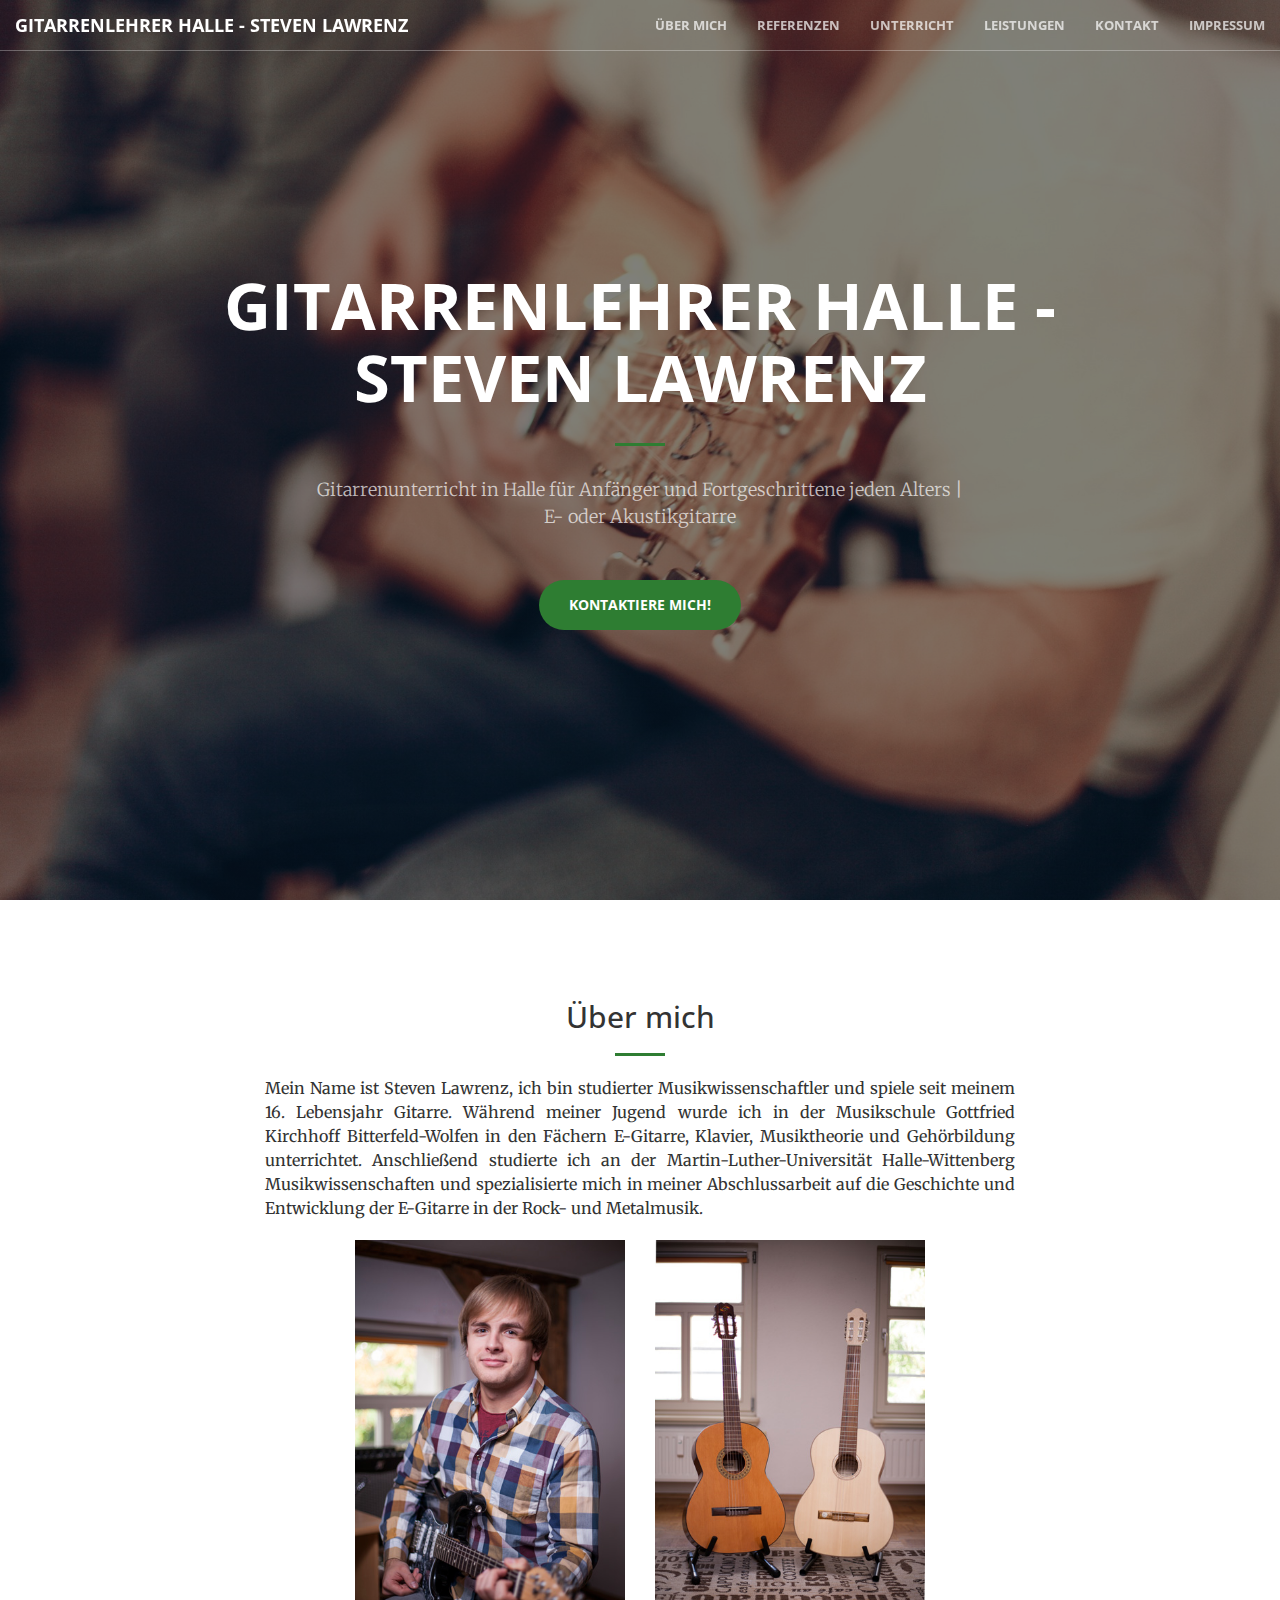
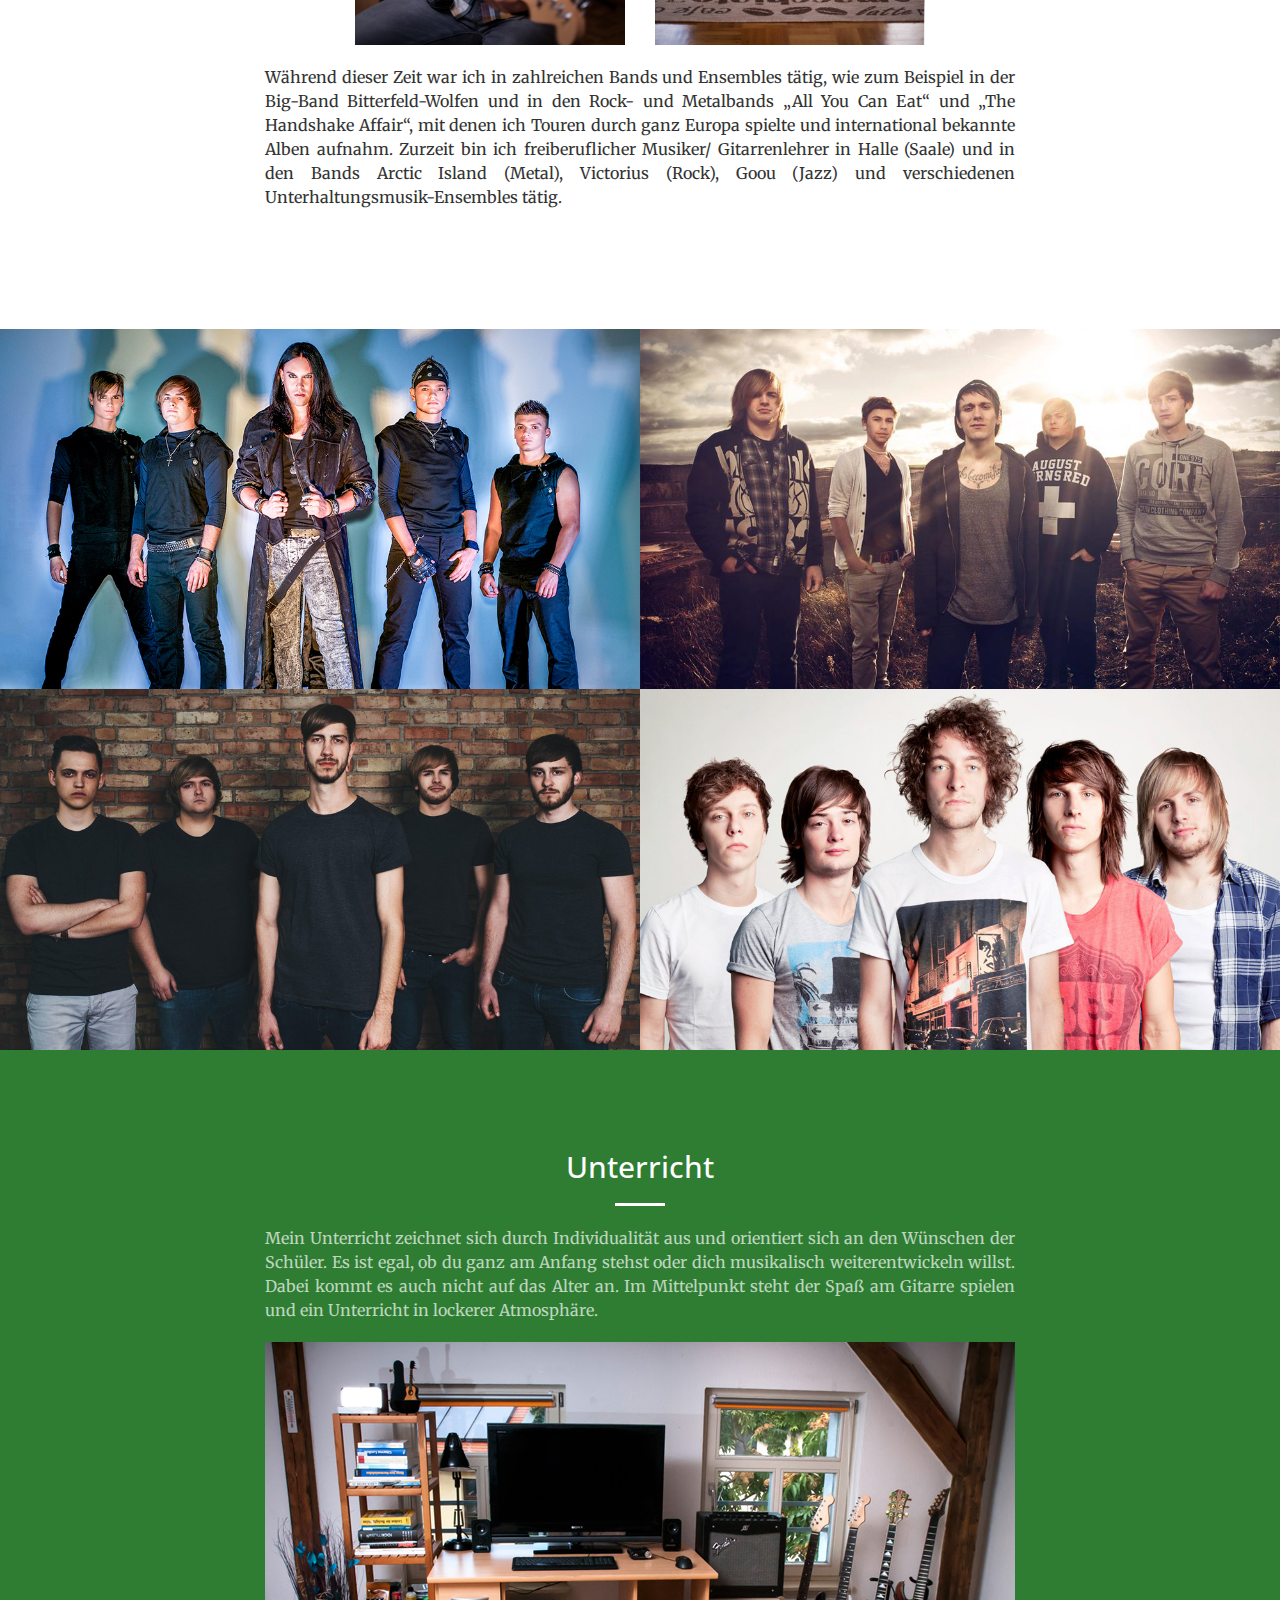
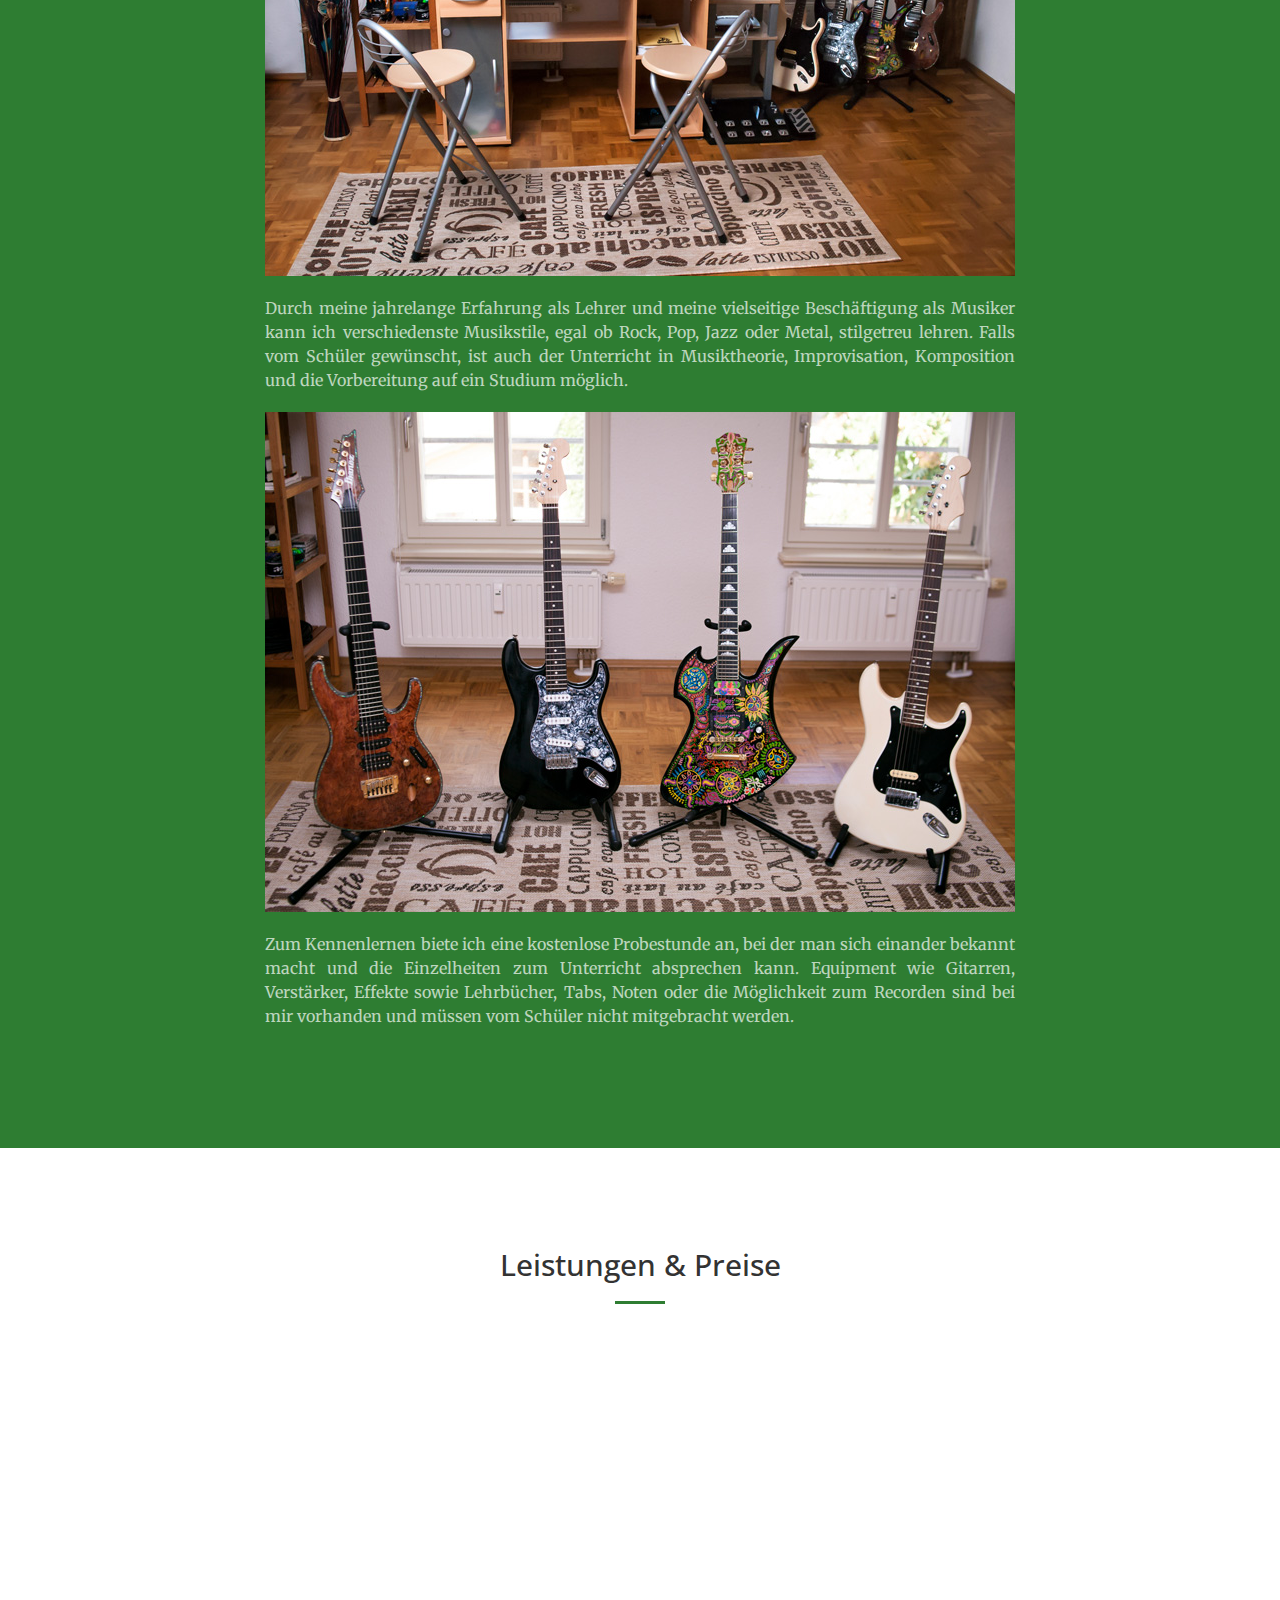
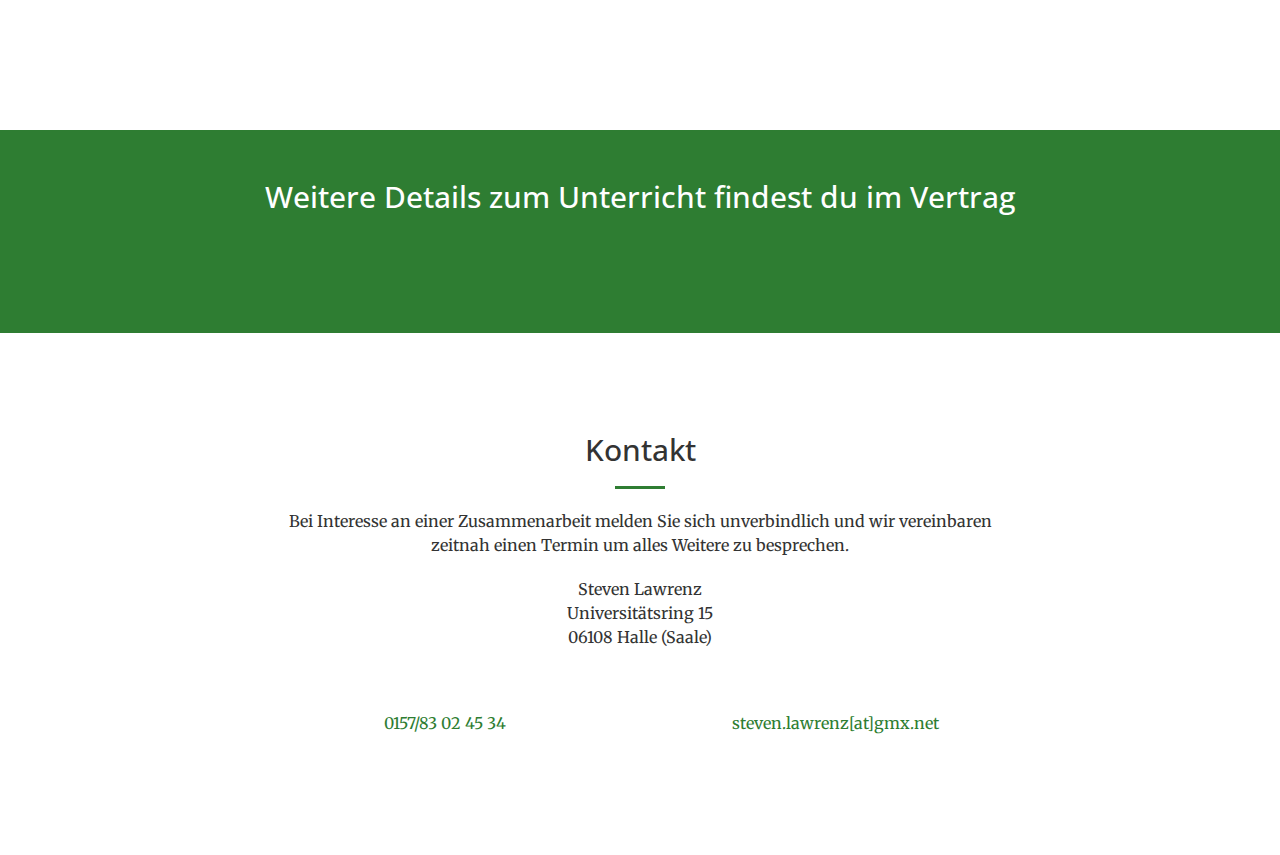
==== index.html @ 30201bcc "Bugfixing 2" ====
<!DOCTYPE html>
<html lang="de">

<head>

    <meta charset="utf-8">
    <meta http-equiv="X-UA-Compatible" content="IE=edge">
    <meta name="viewport" content="width=device-width, initial-scale=1">
    <meta name="description" content="Gitarrenlehrer Steven Lawrenz aus Halle lehrt mit Leidenschaft und Kompetenz Jedem das Gitarrre spielen.">
    <meta name="author" content="Torsten Linnecke - Autori Agentur Magdeburg">
    <link rel="shortcut icon" type="image/x-icon" href="/favicon.ico">

    <title>Gitarrenlehrer Halle - Steven Lawrenz</title>

    <!-- Bootstrap Core CSS -->
    <link rel="stylesheet" href="css/bootstrap.min.css" type="text/css">

    <!-- Custom Fonts -->
    <link href='http://fonts.googleapis.com/css?family=Open+Sans:300italic,400italic,600italic,700italic,800italic,400,300,600,700,800' rel='stylesheet' type='text/css'>
    <link href='http://fonts.googleapis.com/css?family=Merriweather:400,300,300italic,400italic,700,700italic,900,900italic' rel='stylesheet' type='text/css'>
    <link rel="stylesheet" href="font-awesome/css/font-awesome.min.css" type="text/css">

    <!-- Plugin CSS -->
    <link rel="stylesheet" href="css/animate.min.css" type="text/css">

    <!-- Custom CSS -->
    <link rel="stylesheet" href="css/creative.css" type="text/css">

    <!-- HTML5 Shim and Respond.js IE8 support of HTML5 elements and media queries -->
    <!-- WARNING: Respond.js doesn't work if you view the page via file:// -->
    <!--[if lt IE 9]>
        <script src="https://oss.maxcdn.com/libs/html5shiv/3.7.0/html5shiv.js"></script>
        <script src="https://oss.maxcdn.com/libs/respond.js/1.4.2/respond.min.js"></script>
    <![endif]-->
</head>

<body id="page-top">

    <nav id="mainNav" class="navbar navbar-default navbar-fixed-top">
        <div class="container-fluid">
            <!-- Brand and toggle get grouped for better mobile display -->
            <div class="navbar-header">
                <button type="button" class="navbar-toggle collapsed" data-toggle="collapse" data-target="#bs-example-navbar-collapse-1">
                    <span class="sr-only">Toggle navigation</span>
                    <span class="icon-bar"></span>
                    <span class="icon-bar"></span>
                    <span class="icon-bar"></span>
                </button>
                <a class="navbar-brand page-scroll" href="#page-top">GITARRENLEHRER HALLE - STEVEN LAWRENZ</a>
            </div>

            <!-- Collect the nav links, forms, and other content for toggling -->
            <div class="collapse navbar-collapse" id="bs-example-navbar-collapse-1">
                <ul class="nav navbar-nav navbar-right">
                    <li>
                        <a class="page-scroll" href="#about">ÜBER MICH</a>
                    </li>
                    <li>
                        <a class="page-scroll" href="#portfolio">REFERENZEN</a>
                    </li>
                    <li>
                        <a class="page-scroll" href="#unterricht">UNTERRICHT</a>
                    </li>
                    <li>
                        <a class="page-scroll" href="#services">LEISTUNGEN</a>
                    </li>
                    <li>
                        <a class="page-scroll" href="#contact">KONTAKT</a>
                    </li>
                    <li>
                        <a class="page-scroll" href="/impressum.html">IMPRESSUM</a>
                    </li>
                </ul>
            </div>
            <!-- /.navbar-collapse -->
        </div>
        <!-- /.container-fluid -->
    </nav>

    <header>
        <div class="header-content">
            <div class="header-content-inner">
                <h1>Gitarrenlehrer Halle - Steven Lawrenz</h1>
                <hr>
                <p>Gitarrenunterricht in Halle für Anfänger und Fortgeschrittene jeden Alters |</br>E- oder Akustikgitarre</p>
                <a href="#contact" class="btn btn-primary btn-xl page-scroll">Kontaktiere mich!</a>
            </div>
        </div>
    </header>

    <section id="about">
        <div class="container">
            <div class="row">
                <div class="col-lg-8 col-lg-offset-2 text-center">
                    <h2 class="section-heading">Über mich</h2>
                    <hr class="dark">
                    <p class="text-justify">
                        Mein Name ist Steven Lawrenz, ich bin studierter Musikwissenschaftler und spiele seit meinem 16. Lebensjahr Gitarre. Während meiner Jugend wurde ich in der Musikschule Gottfried Kirchhoff Bitterfeld-Wolfen in den Fächern E-Gitarre, Klavier, Musiktheorie und Gehörbildung unterrichtet. Anschließend studierte ich an der Martin-Luther-Universität Halle-Wittenberg Musikwissenschaften und spezialisierte mich in meiner Abschlussarbeit auf die Geschichte und Entwicklung der E-Gitarre in der Rock- und Metalmusik.
                    </p>
                </div>
                <div class="row spacer">
                    <div class="col-lg-3 col-sm-5 col-xs-6 col-lg-offset-3 col-sm-offset-1">
                        <img src="img/Ich-mit-Gitarre.jpg" class="img-responsive" alt="Steven mit Gitarre">
                    </div>
                    <div class="col-lg-3 col-sm-5 col-xs-6">
                        <img src="img/Akustik-Gitarren.jpg" class="img-responsive" alt="Akustikgitarren">
                    </div>
                </div>
                <div class="col-lg-8 col-lg-offset-2 text-center">
                    <p class="text-justify">
                        Während dieser Zeit war ich in zahlreichen Bands und Ensembles tätig, wie zum Beispiel in der Big-Band Bitterfeld-Wolfen und in den Rock- und Metalbands „All You Can Eat“ und „The Handshake Affair“, mit denen ich Touren durch ganz Europa spielte und international bekannte Alben aufnahm. Zurzeit bin ich freiberuflicher Musiker/ Gitarrenlehrer in Halle (Saale) und in den Bands Arctic Island (Metal), Victorius (Rock), Goou (Jazz) und verschiedenen Unterhaltungsmusik-Ensembles tätig.
                    </p>
                </div>
            </div>
        </div>
    </section>

    <section class="no-padding" id="portfolio">
        <div class="container-fluid">
            <div class="row no-gutter">
                <div class="col-lg-6 col-sm-6">
                    <a href="https://www.youtube.com/watch?v=TrW80XB3q_A" class="portfolio-box">
                        <img src="img/portfolio/victorius.jpg" class="img-responsive" alt="Victorius Band">
                        <div class="portfolio-box-caption">
                            <div class="portfolio-box-caption-content">
                                <div class="project-category text-faded">
                                    Referenz anhören
                                </div>
                                <div class="project-name">
                                    Victorius
                                </div>
                            </div>
                        </div>
                    </a>
                </div>
                <div class="col-lg-6 col-sm-6">
                    <a href="https://www.youtube.com/watch?v=8YDXd9fOeu0" class="portfolio-box">
                        <img src="img/portfolio/allyoucaneat.jpg" class="img-responsive" alt="All You Can Eat Band">
                        <div class="portfolio-box-caption">
                            <div class="portfolio-box-caption-content">
                                <div class="project-category text-faded">
                                    Referenz anhören
                                </div>
                                <div class="project-name">
                                    All You Can Eat
                                </div>
                            </div>
                        </div>
                    </a>
                </div>
                <div class="col-lg-6 col-sm-6">
                    <a href="https://www.youtube.com/watch?v=fm1HiuwqpBM" class="portfolio-box">
                        <img src="img/portfolio/arcticisland.jpg" class="img-responsive" alt="Arctic Island Band">
                        <div class="portfolio-box-caption">
                            <div class="portfolio-box-caption-content">
                                <div class="project-category text-faded">
                                    Referenz anhören
                                </div>
                                <div class="project-name">
                                    Arctic Island
                                </div>
                            </div>
                        </div>
                    </a>
                </div>
                <div class="col-lg-6 col-sm-6">
                    <a href="https://www.youtube.com/watch?v=S07WDrH92Rk" class="portfolio-box">
                        <img src="img/portfolio/thehandshakeaffair.jpg" class="img-responsive" alt="The Handshake Affair Band">
                        <div class="portfolio-box-caption">
                            <div class="portfolio-box-caption-content">
                                <div class="project-category text-faded">
                                    Referenz anhören
                                </div>
                                <div class="project-name">
                                    The Handshake Affair
                                </div>
                            </div>
                        </div>
                    </a>
                </div>
            </div>
        </div>
    </section>

    <section class="bg-primary" id="unterricht">
        <div class="container">
            <div class="row">
                <div class="col-lg-8 col-lg-offset-2 text-center">
                    <h2 class="section-heading">Unterricht</h2>
                    <hr class="light">
                    <p class="text-faded text-justify">
                        Mein Unterricht zeichnet sich durch Individualität aus und orientiert sich an den Wünschen der Schüler. Es ist egal, ob du ganz am Anfang stehst oder dich musikalisch weiterentwickeln willst. Dabei kommt es auch nicht auf das Alter an. Im Mittelpunkt steht der Spaß am Gitarre spielen und ein Unterricht in lockerer Atmosphäre.
                    </p>
                    <img src="img/Unterrichtsraum.jpg" class="img-responsive spacer" alt="Unterrichtsraum">
                    <p class="text-faded text-justify">
                        Durch meine jahrelange Erfahrung als Lehrer und meine vielseitige Beschäftigung als Musiker kann ich verschiedenste Musikstile, egal ob Rock, Pop, Jazz oder Metal, stilgetreu lehren. Falls vom Schüler gewünscht, ist auch der Unterricht in Musiktheorie, Improvisation, Komposition und die Vorbereitung auf ein Studium möglich.
                    </p>
                    <img src="img/E-Gitarren.jpg" class="img-responsive spacer" alt="E-Gitarren">
                    <p class="text-faded text-justify">
                        Zum Kennenlernen biete ich eine kostenlose Probestunde an, bei der man sich einander bekannt macht und die Einzelheiten zum Unterricht absprechen kann. Equipment wie Gitarren, Verstärker, Effekte sowie Lehrbücher, Tabs, Noten oder die Möglichkeit zum Recorden sind bei mir vorhanden und müssen vom Schüler nicht mitgebracht werden.
                    </p>
                </div>
            </div>
        </div>

    </section>

    <section id="services">
        <div class="container">
            <div class="row">
                <div class="col-lg-12 text-center">
                    <h2 class="section-heading">Leistungen &amp; Preise</h2>
                    <hr class="primary">
                </div>
            </div>
        </div>
        <div class="container">
            <div class="pricing-table pricing-three-column row">
                <div class="plan col-sm-4 col-lg-4 wow bounceIn" data-wow-delay=".1s">
                    <div class="plan-name-bronze">
                        <h2>Variante 1</h2>
                        <span>50 € / Monat</span>
                    </div>
                    <ul>
                        <li class="plan-feature">30 Minuten Unterricht / Woche</li>
                        <li class="plan-feature"><a href="#contact" class="btn btn-primary btn-plan-select page-scroll"><i class="icon-white icon-ok"></i> Anfragen</a></li>
                    </ul>
                </div>
                <div style="z-index:55;" class="plan col-sm-4 col-lg-4 wow bounceIn" data-wow-delay=".1s">
                    <div class="plan-name-silver">
                        <h2>Variante 2 <span class="badge badge-warning">Beliebt</span></h2>
                        <span>70 € / Monat</span>
                    </div>
                    <ul>
                        <li class="plan-feature">45 Minuten Unterricht / Woche</li>
                        <li class="plan-feature"><a href="#contact" class="btn btn-primary btn-plan-select page-scroll"><i class="icon-white icon-ok"></i> Anfragen</a></li>
                    </ul>
                </div>
                <div class="plan col-sm-4 col-lg-4 wow bounceIn" data-wow-delay=".1s">
                    <div class="plan-name-gold">
                        <h2>Variante 3</h2>
                        <span>90 € / Monat</span>
                    </div>
                    <ul>
                        <li class="plan-feature">60 Minuten Unterricht / Woche</li>
                        <li class="plan-feature"><a href="#contact" class="btn btn-primary btn-plan-select page-scroll"><i class="icon-white icon-ok"></i> Anfragen</a></li>
                    </ul>
                </div>
            </div>
        </div>
    </section>



    <aside class="bg-primary">
        <div class="container text-center">
            <div class="call-to-action">
                <h2>Weitere Details zum Unterricht findest du im Vertrag</h2>
                <a href="/Privatunterricht%20Vertrag.docx" class="btn btn-default btn-xl wow tada">Vertrag herunterladen</a>
            </div>
        </div>
    </aside>

    <section id="contact">
        <div class="container">
            <div class="row">
                <div class="col-lg-8 col-lg-offset-2 text-center">
                    <h2 class="section-heading">Kontakt</h2>
                    <hr class="primary">
                    <p>Bei Interesse an einer Zusammenarbeit melden Sie sich unverbindlich und wir vereinbaren zeitnah einen Termin um alles Weitere zu besprechen.</p>
                    <p>Steven Lawrenz </br>Universitätsring 15 </br>06108 Halle (Saale)
                    </p>
                </div>
                <div class="col-lg-4 col-lg-offset-2 text-center">
                    <i class="fa fa-phone fa-3x wow bounceIn"></i>
                    <p><a href="tel:+4915783024534">0157/83 02 45 34</a></p>
                </div>
                <div class="col-lg-4 text-center">
                    <i class="fa fa-envelope-o fa-3x wow bounceIn" data-wow-delay=".1s"></i>
                    <p><a href="mailto:steven.lawrenz@gmx.net">steven.lawrenz[at]gmx.net</a></p>
                </div>
            </div>
        </div>
    </section>

    <!-- jQuery -->
    <script src="js/jquery.js"></script>

    <!-- Bootstrap Core JavaScript -->
    <script src="js/bootstrap.min.js"></script>

    <!-- Plugin JavaScript -->
    <script src="js/jquery.easing.min.js"></script>
    <script src="js/jquery.fittext.js"></script>
    <script src="js/wow.min.js"></script>

    <!-- Custom Theme JavaScript -->
    <script src="js/creative.js"></script>

</body>

</html>
---- css/creative.css ----
html,body{height:100%;width:100%}body{font-family:'Merriweather','Helvetica Neue',Arial,sans-serif}hr{border-color:#2e7d32;border-width:3px;max-width:50px}hr.light{border-color:white}a{-webkit-transition:all .35s;transition:all .35s;color:#2e7d32}a:hover,a:focus{color:#205823}h1,h2,h3,h4,h5,h6{font-family:'Open Sans','Helvetica Neue',Arial,sans-serif}p{font-size:16px;line-height:1.5;margin-bottom:20px}.bg-primary{background-color:#2e7d32}.bg-dark{background-color:#222;color:white}.text-faded{color:rgba(255,255,255,0.7)}section{padding:100px 0}aside{padding:50px 0}.no-padding{padding:0}.navbar-default{background-color:white;border-color:rgba(34,34,34,0.05);font-family:'Open Sans','Helvetica Neue',Arial,sans-serif;-webkit-transition:all .35s;transition:all .35s}.navbar-default .navbar-header .navbar-brand{color:#2e7d32;font-family:'Open Sans','Helvetica Neue',Arial,sans-serif;font-weight:700;text-transform:uppercase}.navbar-default .navbar-header .navbar-brand:hover,.navbar-default .navbar-header .navbar-brand:focus{color:#205823}.navbar-default .nav>li>a,.navbar-default .nav>li>a:focus{text-transform:uppercase;font-weight:700;font-size:13px;color:#222}.navbar-default .nav>li>a:hover,.navbar-default .nav>li>a:focus:hover{color:#2e7d32}.navbar-default .nav>li.active>a,.navbar-default .nav>li.active>a:focus{color:#2e7d32 !important;background-color:transparent}.navbar-default .nav>li.active>a:hover,.navbar-default .nav>li.active>a:focus:hover{background-color:transparent}@media (max-width:495px){.navbar-default .navbar-brand{font-size:11px}}@media (min-width:768px){.navbar-default{background-color:transparent;border-color:rgba(255,255,255,0.3)}.navbar-default .navbar-header .navbar-brand{color:rgba(255,255,255,0.7)}.navbar-default .navbar-header .navbar-brand:hover,.navbar-default .navbar-header .navbar-brand:focus{color:white}.navbar-default .nav>li>a,.navbar-default .nav>li>a:focus{color:rgba(255,255,255,0.7)}.navbar-default .nav>li>a:hover,.navbar-default .nav>li>a:focus:hover{color:white}.navbar-default.affix{background-color:white;border-color:rgba(34,34,34,0.05)}.navbar-default.affix .navbar-header .navbar-brand{color:#2e7d32;font-size:14px}.navbar-default.affix .navbar-header .navbar-brand:hover,.navbar-default.affix .navbar-header .navbar-brand:focus{color:#205823}.navbar-default.affix .nav>li>a,.navbar-default.affix .nav>li>a:focus{color:#222}.navbar-default.affix .nav>li>a:hover,.navbar-default.affix .nav>li>a:focus:hover{color:#2e7d32}}header{position:relative;width:100%;min-height:auto;background-size:cover;-o-background-size:cover;background-position:center;background-image:-webkit-linear-gradient(rgba(0,0,0,0.5), rgba(0,0,0,0.5)), url('../img/header.jpg');background-image:linear-gradient(rgba(0,0,0,0.5), rgba(0,0,0,0.5)),url('../img/header.jpg');text-align:center;color:white}header .header-content{position:relative;text-align:center;padding:100px 15px 100px;width:100%}header .header-content .header-content-inner h1{font-weight:700;text-transform:uppercase;margin-top:0;margin-bottom:0}header .header-content .header-content-inner hr{margin:30px auto}header .header-content .header-content-inner p{font-weight:300;color:rgba(255,255,255,0.7);font-size:16px;margin-bottom:50px}@media (min-width:768px){header{min-height:100%}header .header-content{position:absolute;top:50%;-webkit-transform:translateY(-50%);-ms-transform:translateY(-50%);transform:translateY(-50%);padding:0 50px}header .header-content .header-content-inner{max-width:1000px;margin-left:auto;margin-right:auto}header .header-content .header-content-inner p{font-size:18px;max-width:80%;margin-left:auto;margin-right:auto}}.section-heading{margin-top:0}.service-box{max-width:400px;margin:50px auto 0}@media (min-width:992px){.service-box{margin:20px auto 0}}.service-box p{margin-bottom:0}.portfolio-box{position:relative;display:block;max-width:100%;margin:0 auto}.portfolio-box .portfolio-box-caption{color:white;opacity:0;display:block;background:rgba(46,125,50,0.9);position:absolute;bottom:0;text-align:center;width:100%;height:100%;-webkit-transition:all .35s;transition:all .35s}.portfolio-box .portfolio-box-caption .portfolio-box-caption-content{width:100%;text-align:center;position:absolute;top:50%;-webkit-transform:translateY(-50%);-ms-transform:translateY(-50%);transform:translateY(-50%)}.portfolio-box .portfolio-box-caption .portfolio-box-caption-content .project-category,.portfolio-box .portfolio-box-caption .portfolio-box-caption-content .project-name{font-family:'Open Sans','Helvetica Neue',Arial,sans-serif;padding:0 15px}.portfolio-box .portfolio-box-caption .portfolio-box-caption-content .project-category{text-transform:uppercase;font-weight:600;font-size:14px}.portfolio-box .portfolio-box-caption .portfolio-box-caption-content .project-name{font-size:18px}.portfolio-box:hover .portfolio-box-caption{opacity:1}@media (min-width:768px){.portfolio-box .portfolio-box-caption .portfolio-box-caption-content .project-category{font-size:16px}.portfolio-box .portfolio-box-caption .portfolio-box-caption-content .project-name{font-size:22px}}.call-to-action h2{margin:0 auto 20px}.text-primary{color:#2e7d32}.no-gutter>[class*='col-']{padding-right:0;padding-left:0}.btn-default{color:#222;background-color:white;border-color:white;-webkit-transition:all .35s;transition:all .35s}.btn-default:hover,.btn-default:focus,.btn-default.focus,.btn-default:active,.btn-default.active,.open>.dropdown-toggle.btn-default{color:#222;background-color:#f2f2f2;border-color:#ededed}.btn-default:active,.btn-default.active,.open>.dropdown-toggle.btn-default{background-image:none}.btn-default.disabled,.btn-default[disabled],fieldset[disabled] .btn-default,.btn-default.disabled:hover,.btn-default[disabled]:hover,fieldset[disabled] .btn-default:hover,.btn-default.disabled:focus,.btn-default[disabled]:focus,fieldset[disabled] .btn-default:focus,.btn-default.disabled.focus,.btn-default[disabled].focus,fieldset[disabled] .btn-default.focus,.btn-default.disabled:active,.btn-default[disabled]:active,fieldset[disabled] .btn-default:active,.btn-default.disabled.active,.btn-default[disabled].active,fieldset[disabled] .btn-default.active{background-color:white;border-color:white}.btn-default .badge{color:white;background-color:#222}.btn-primary{color:white;background-color:#2e7d32;border-color:#2e7d32;-webkit-transition:all .35s;transition:all .35s}.btn-primary:hover,.btn-primary:focus,.btn-primary.focus,.btn-primary:active,.btn-primary.active,.open>.dropdown-toggle.btn-primary{color:white;background-color:#276a2b;border-color:#246328}.btn-primary:active,.btn-primary.active,.open>.dropdown-toggle.btn-primary{background-image:none}.btn-primary.disabled,.btn-primary[disabled],fieldset[disabled] .btn-primary,.btn-primary.disabled:hover,.btn-primary[disabled]:hover,fieldset[disabled] .btn-primary:hover,.btn-primary.disabled:focus,.btn-primary[disabled]:focus,fieldset[disabled] .btn-primary:focus,.btn-primary.disabled.focus,.btn-primary[disabled].focus,fieldset[disabled] .btn-primary.focus,.btn-primary.disabled:active,.btn-primary[disabled]:active,fieldset[disabled] .btn-primary:active,.btn-primary.disabled.active,.btn-primary[disabled].active,fieldset[disabled] .btn-primary.active{background-color:#2e7d32;border-color:#2e7d32}.btn-primary .badge{color:#2e7d32;background-color:white}.btn{font-family:'Open Sans','Helvetica Neue',Arial,sans-serif;border:none;border-radius:300px;font-weight:700;text-transform:uppercase}.btn-xl{padding:15px 30px}::-moz-selection{color:white;text-shadow:none;background:#222}::selection{color:white;text-shadow:none;background:#222}img::-moz-selection{color:white;background:transparent}img::selection{color:white;background:transparent}img::-moz-selection{color:white;background:transparent}body{webkit-tap-highlight-color:#222}.spacer{margin-bottom:20px}.pricing-table .plan{margin-left:0;border-radius:5px;text-align:center;background-color:#f3f3f3;box-shadow:0 0 6px 2px #b0b2ab}.plan:hover{background-color:#fff;box-shadow:0 0 12px 3px #b0b2ab}.plan{padding:20px;margin-left:0;color:#ff;background-color:#5e5f59;border-radius:5px 5px 0 0}.plan-name-bronze{padding:20px;color:#fff;background-color:#276a2b;border-radius:5px 5px 0 0}.plan-name-silver{padding:20px;color:#fff;background-color:#2e7d32;border-radius:5px 5px 0 0}.plan-name-gold{padding:20px;color:#fff;background-color:#276a2b;border-radius:5px 5px 0 0}.pricing-table-bronze{padding:20px;color:#fff;background-color:#f89406;border-radius:5px 5px 0 0}.pricing-table .plan .plan-name span{font-size:20px}.pricing-table .plan ul{list-style:none;margin:0;border-radius:0 0 5px 5px}.pricing-table .plan ul li.plan-feature{padding:15px 10px;border-top:1px solid #c5c8c0;margin-right:35px}.pricing-three-column{margin:0 auto;width:80%}.pricing-variable-height .plan{float:none;margin-left:2%;vertical-align:bottom;display:inline-block;zoom:1;*display:inline}.plan-mouseover .plan-name{background-color:#4e9a06 !important}.btn-plan-select{padding:8px 25px;font-size:18px}
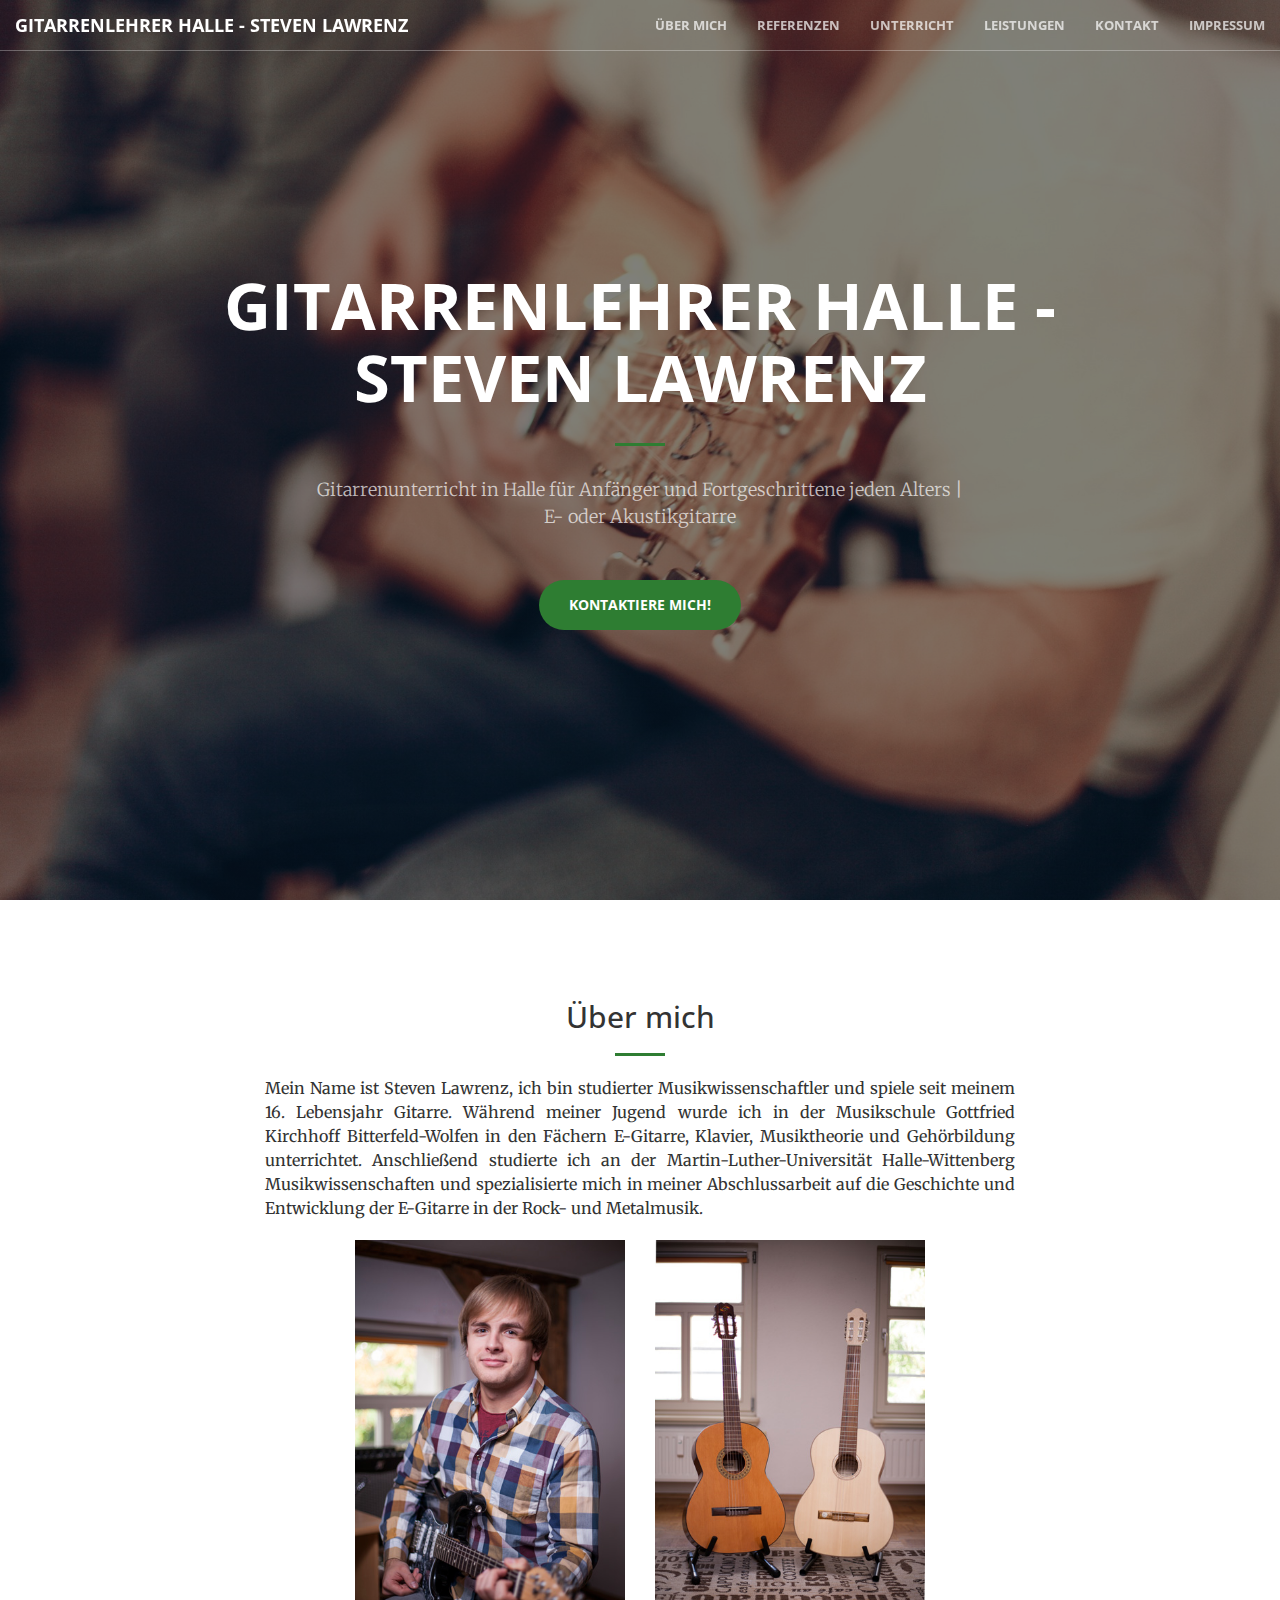
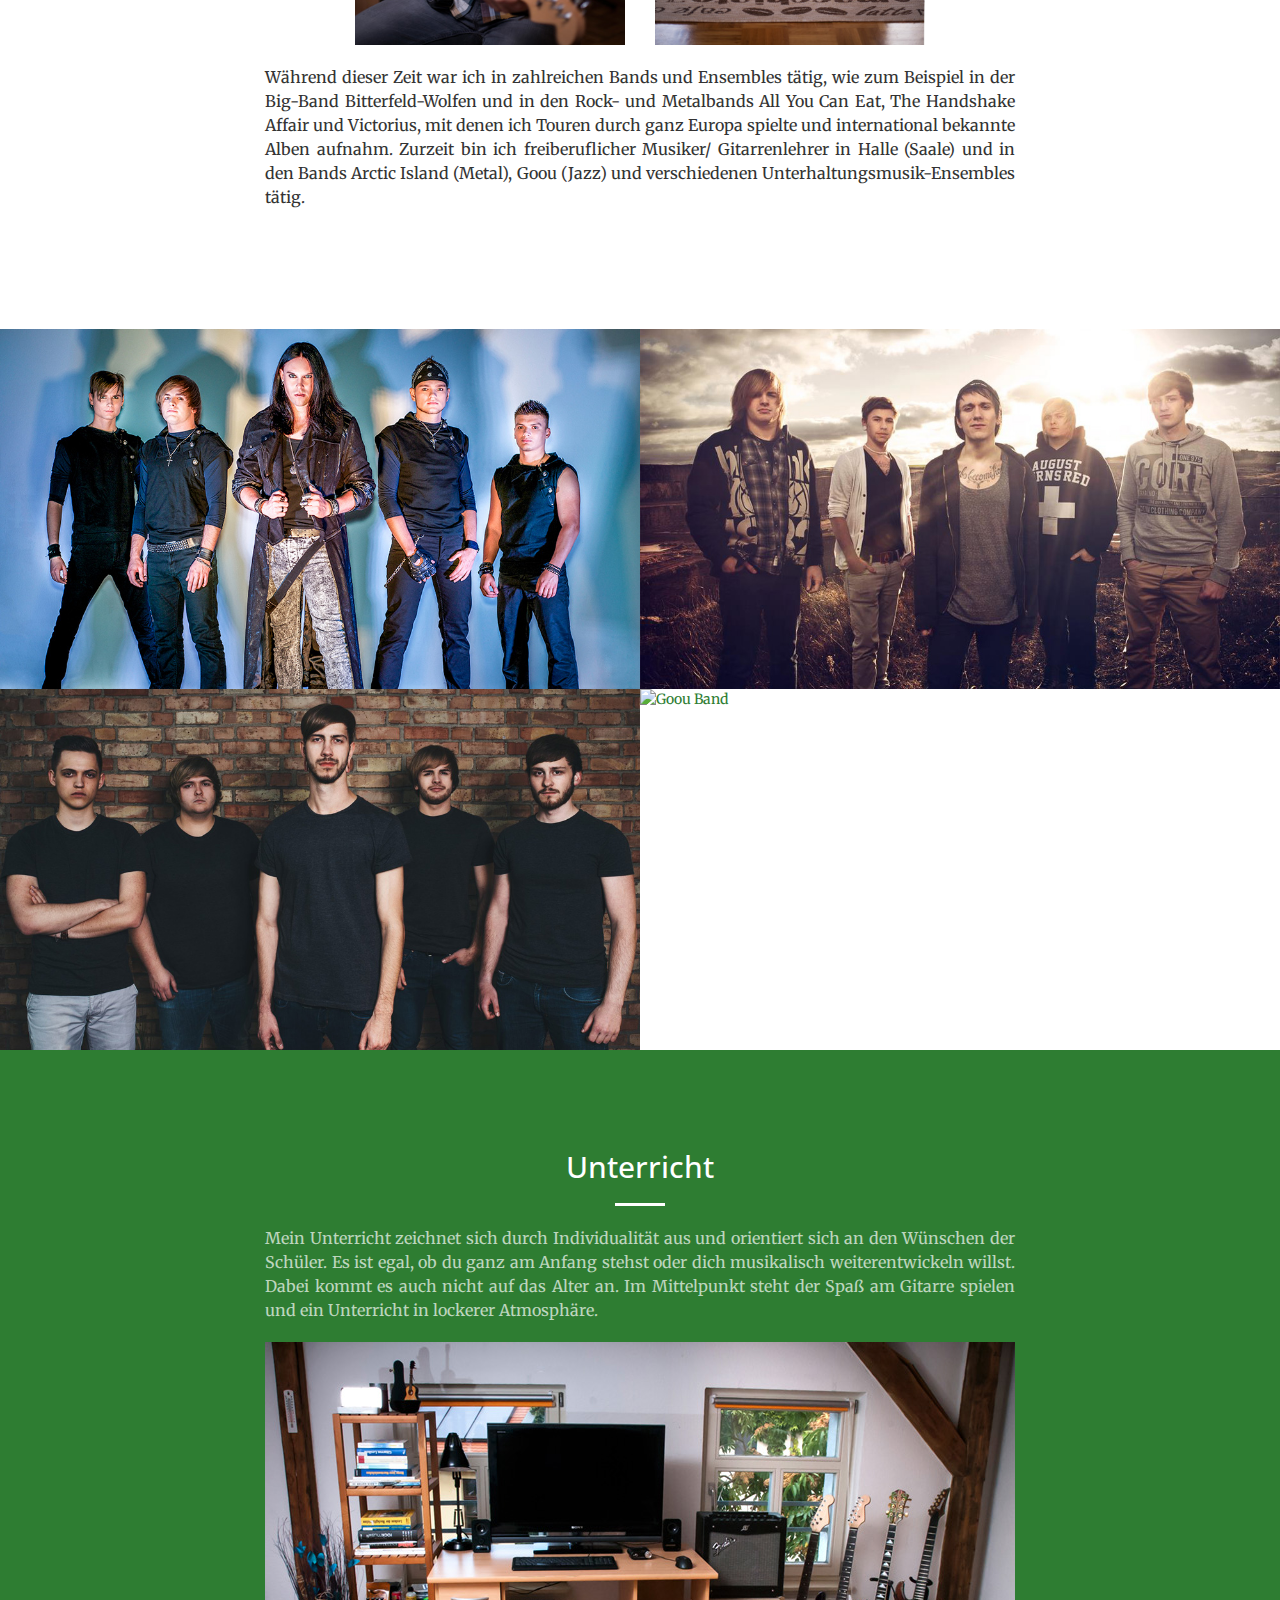
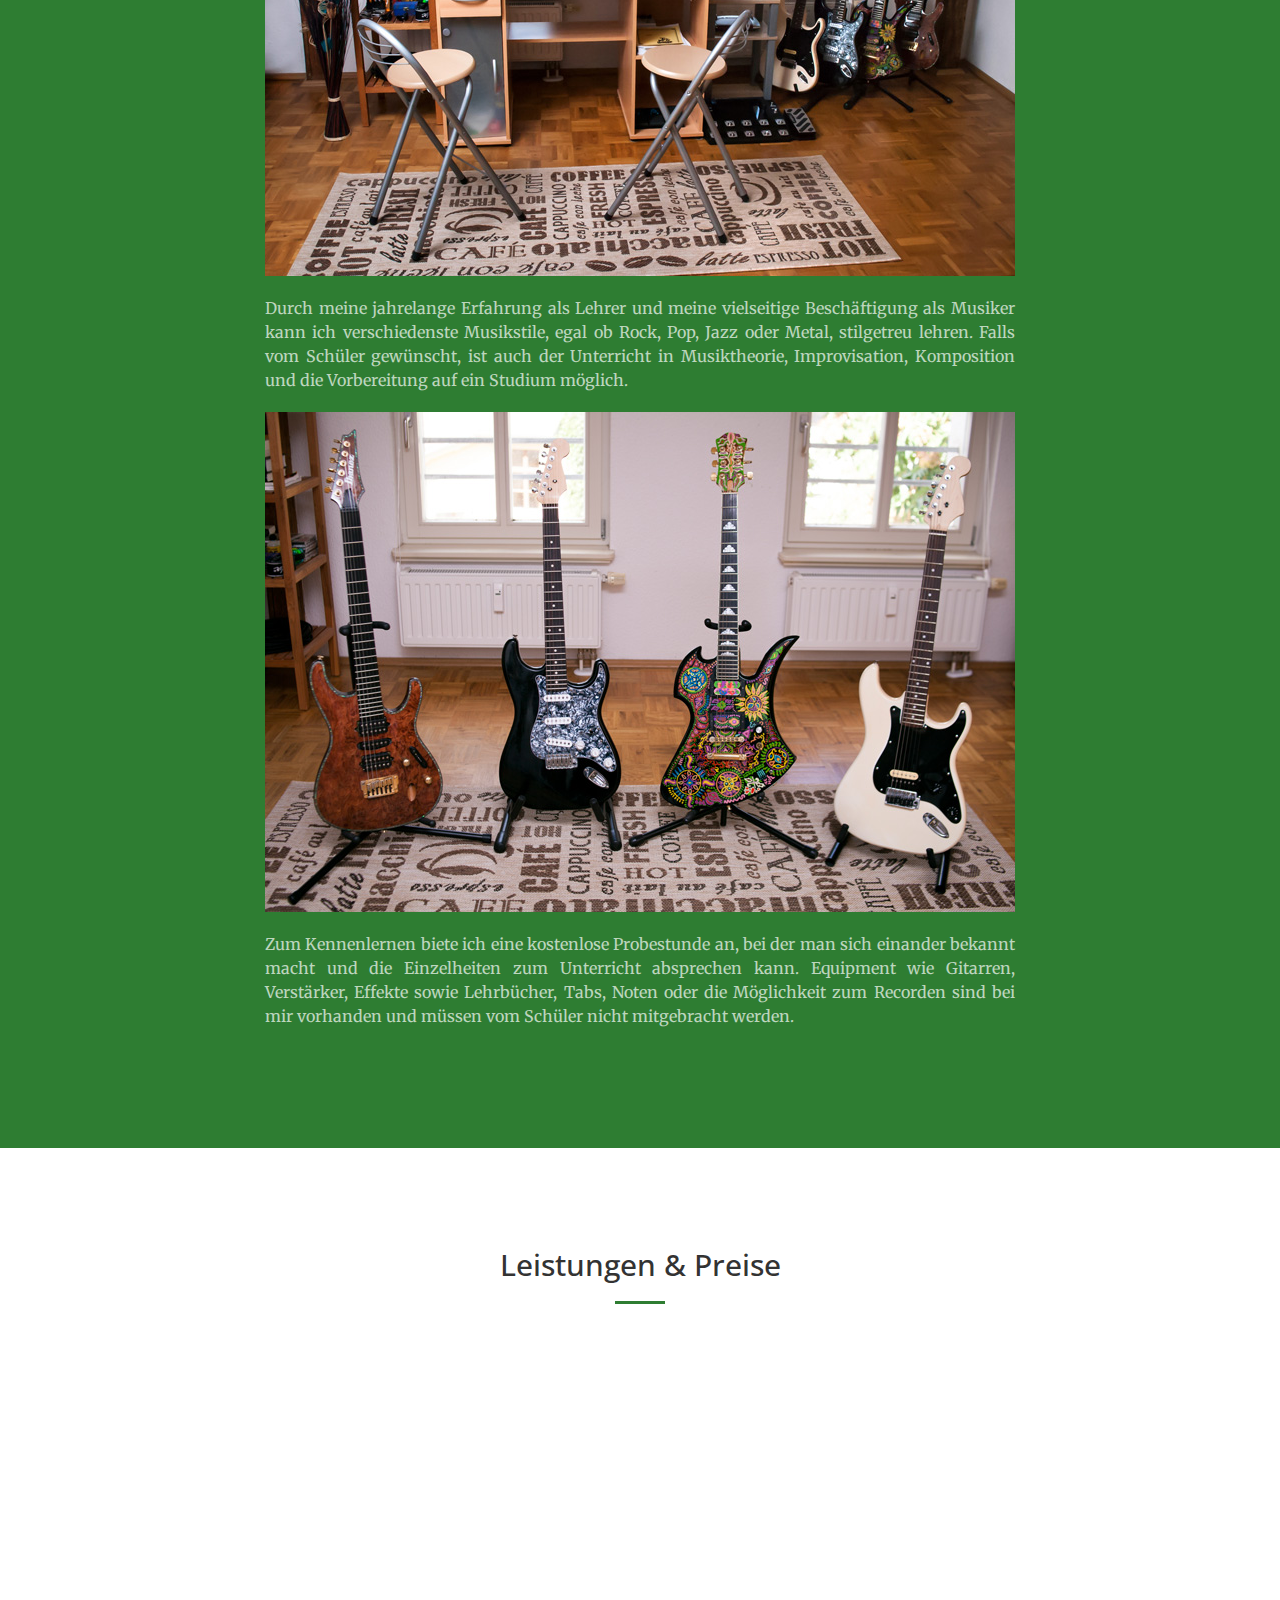
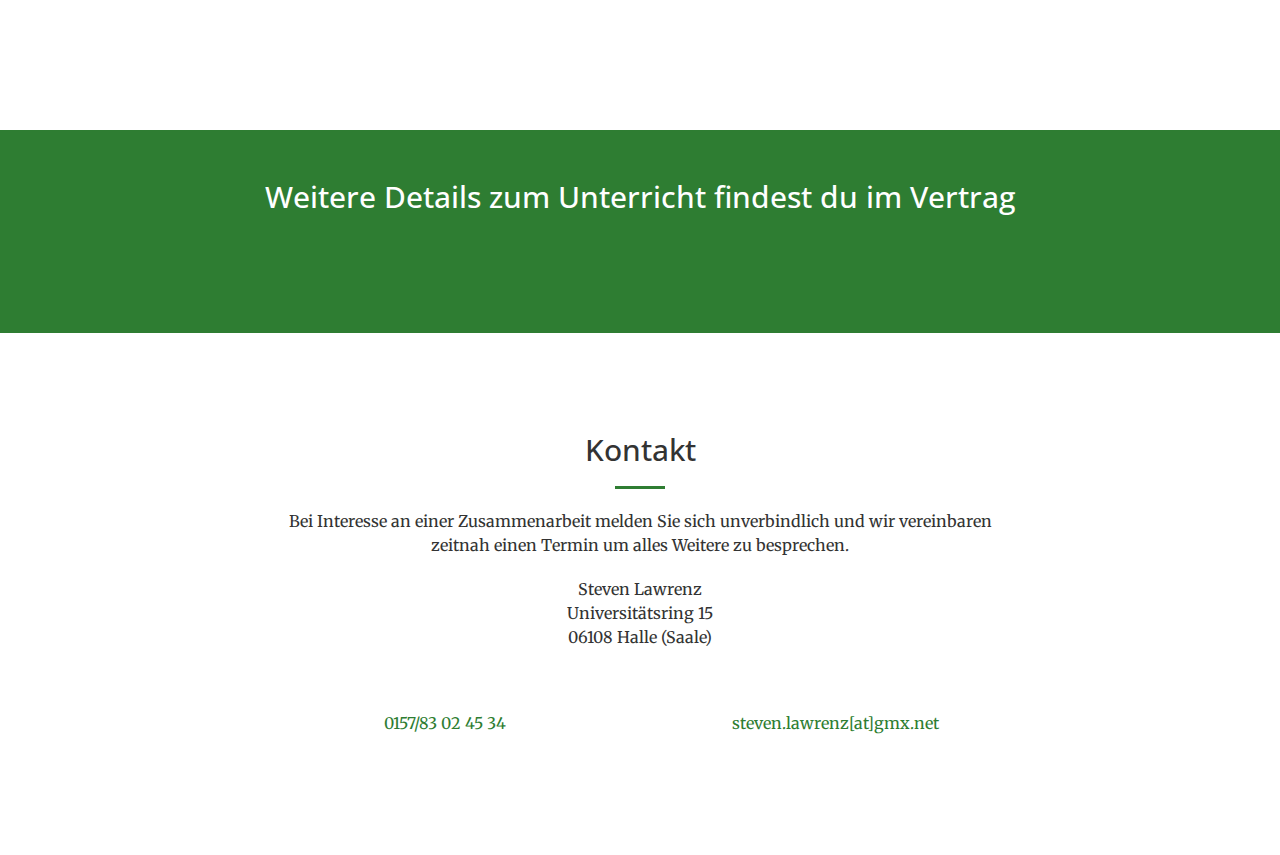
==== commit 8cfd978a: "Update index.html" ====
--- a/index.html
+++ b/index.html
@@ -108,7 +108,7 @@
                 </div>
                 <div class="col-lg-8 col-lg-offset-2 text-center">
                     <p class="text-justify">
-                        Während dieser Zeit war ich in zahlreichen Bands und Ensembles tätig, wie zum Beispiel in der Big-Band Bitterfeld-Wolfen und in den Rock- und Metalbands „All You Can Eat“ und „The Handshake Affair“, mit denen ich Touren durch ganz Europa spielte und international bekannte Alben aufnahm. Zurzeit bin ich freiberuflicher Musiker/ Gitarrenlehrer in Halle (Saale) und in den Bands Arctic Island (Metal), Victorius (Rock), Goou (Jazz) und verschiedenen Unterhaltungsmusik-Ensembles tätig.
+                        Während dieser Zeit war ich in zahlreichen Bands und Ensembles tätig, wie zum Beispiel in der Big-Band Bitterfeld-Wolfen und in den Rock- und Metalbands All You Can Eat, The Handshake Affair und Victorius, mit denen ich Touren durch ganz Europa spielte und international bekannte Alben aufnahm. Zurzeit bin ich freiberuflicher Musiker/ Gitarrenlehrer in Halle (Saale) und in den Bands Arctic Island (Metal), Goou (Jazz) und verschiedenen Unterhaltungsmusik-Ensembles tätig.
                     </p>
                 </div>
             </div>
@@ -164,15 +164,15 @@
                     </a>
                 </div>
                 <div class="col-lg-6 col-sm-6">
-                    <a href="https://www.youtube.com/watch?v=S07WDrH92Rk" class="portfolio-box">
-                        <img src="img/portfolio/thehandshakeaffair.jpg" class="img-responsive" alt="The Handshake Affair Band">
+                    <a href="https://www.youtube.com/watch?v=mog3Cvf4VnU" class="portfolio-box">
+                        <img src="img/portfolio/goou.jpg" class="img-responsive" alt="Goou Band">
                         <div class="portfolio-box-caption">
                             <div class="portfolio-box-caption-content">
                                 <div class="project-category text-faded">
                                     Referenz anhören
                                 </div>
                                 <div class="project-name">
-                                    The Handshake Affair
+                                    Goou
                                 </div>
                             </div>
                         </div>
@@ -229,7 +229,7 @@
                 <div style="z-index:55;" class="plan col-sm-4 col-lg-4 wow bounceIn" data-wow-delay=".1s">
                     <div class="plan-name-silver">
                         <h2>Variante 2 <span class="badge badge-warning">Beliebt</span></h2>
-                        <span>70 € / Monat</span>
+                        <span>75 € / Monat</span>
                     </div>
                     <ul>
                         <li class="plan-feature">45 Minuten Unterricht / Woche</li>
@@ -239,7 +239,7 @@
                 <div class="plan col-sm-4 col-lg-4 wow bounceIn" data-wow-delay=".1s">
                     <div class="plan-name-gold">
                         <h2>Variante 3</h2>
-                        <span>90 € / Monat</span>
+                        <span>100 € / Monat</span>
                     </div>
                     <ul>
                         <li class="plan-feature">60 Minuten Unterricht / Woche</li>
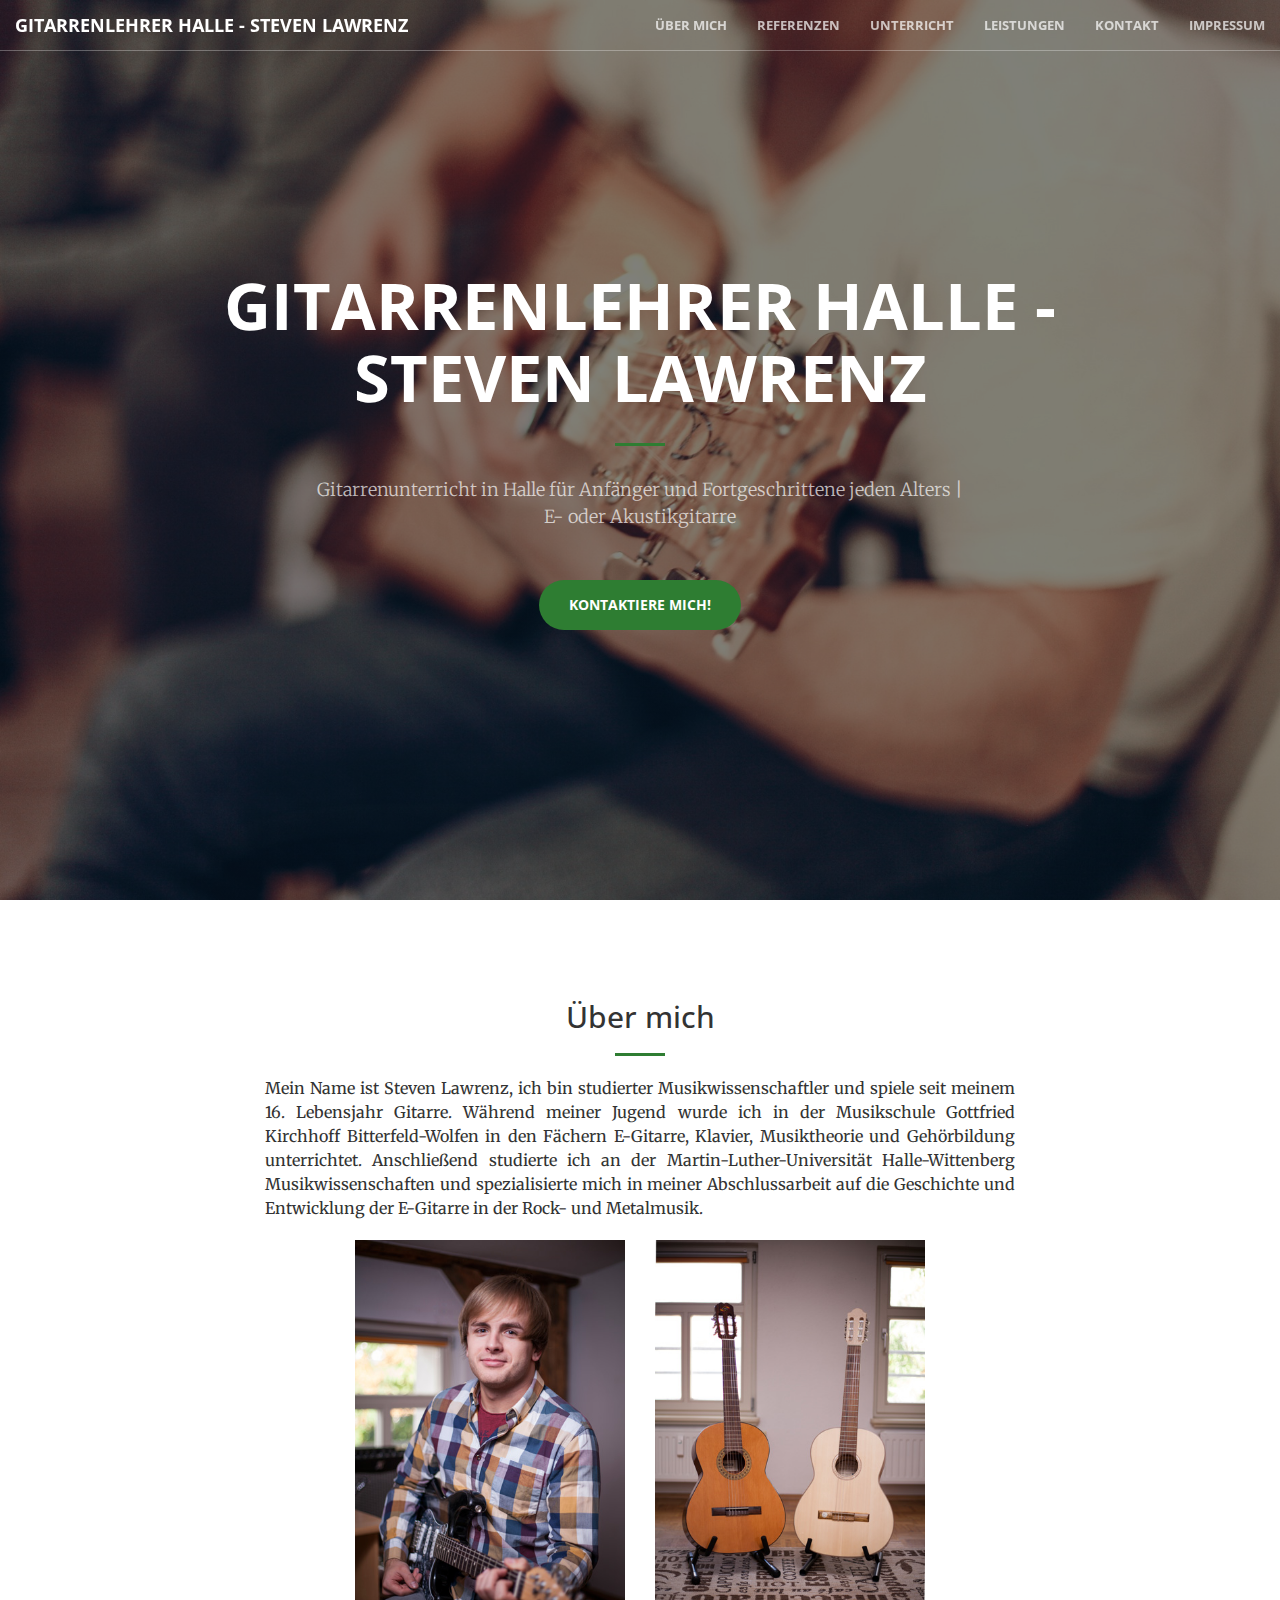
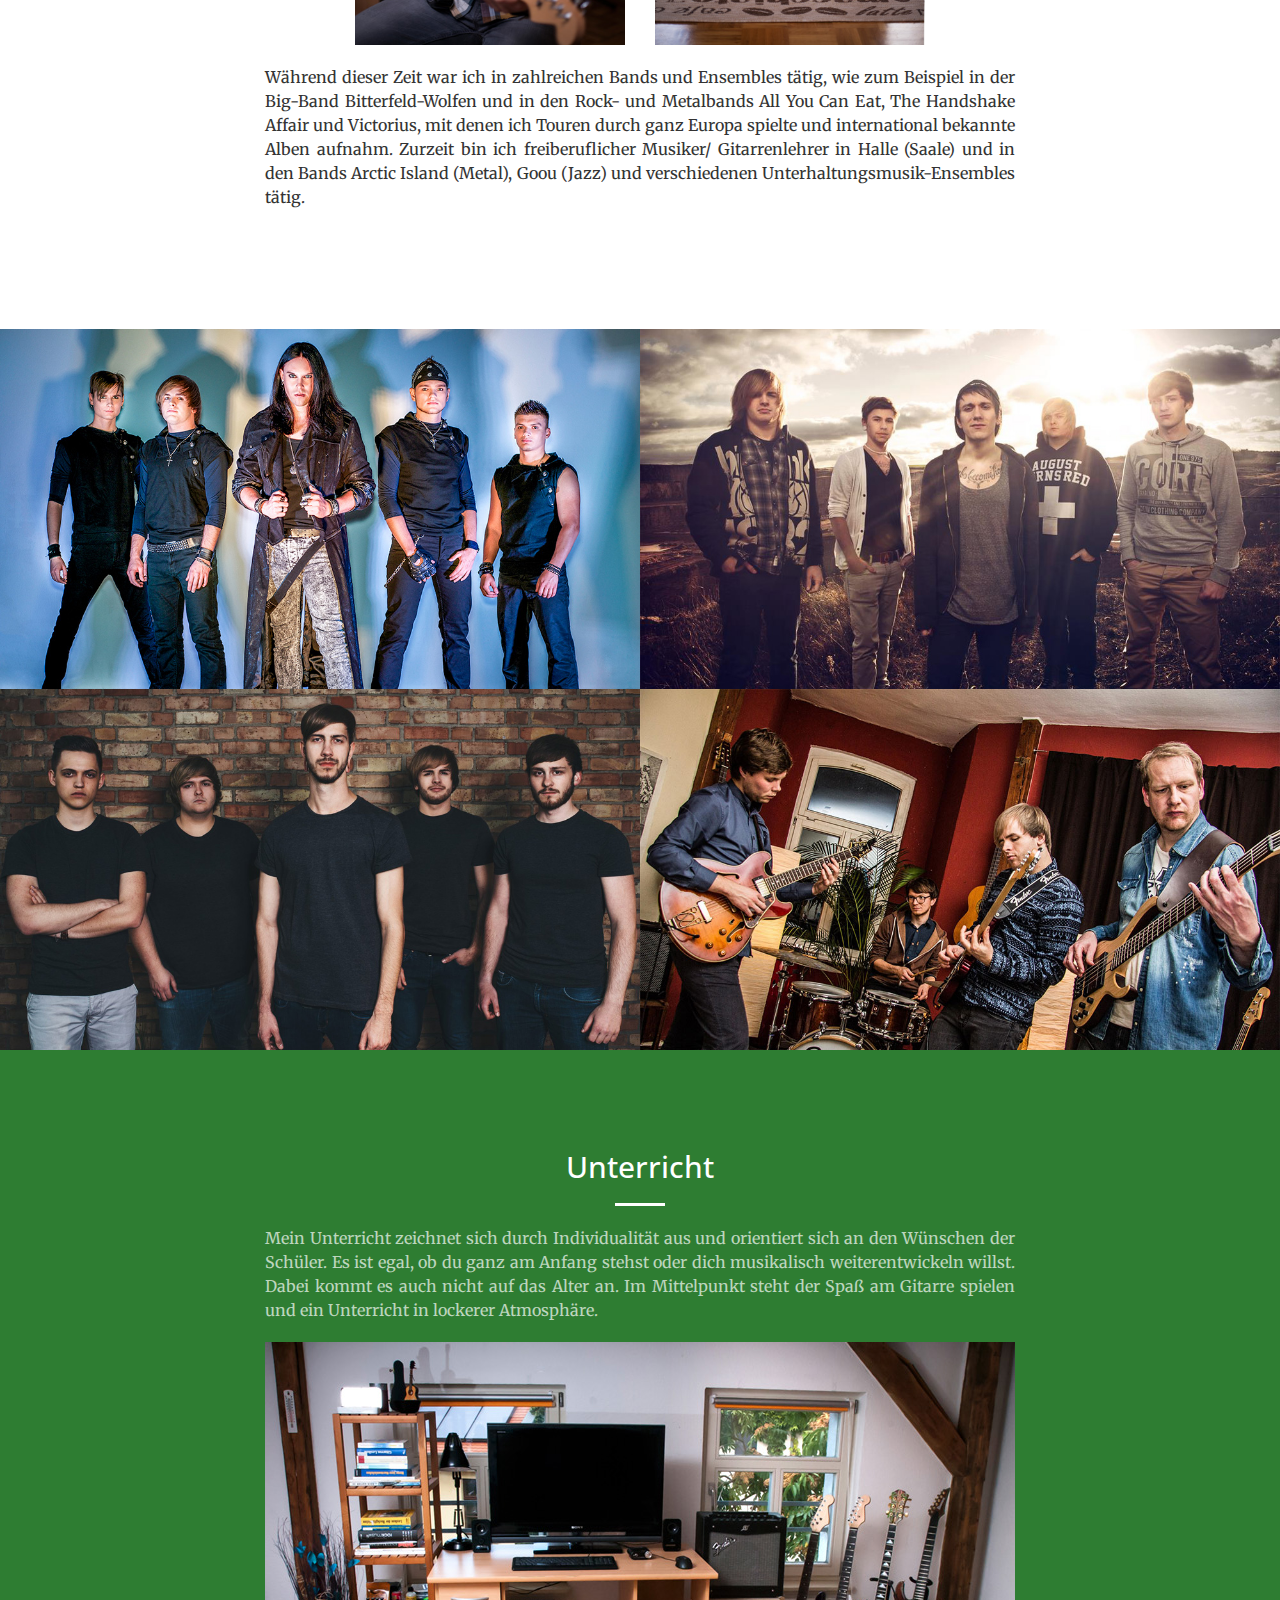
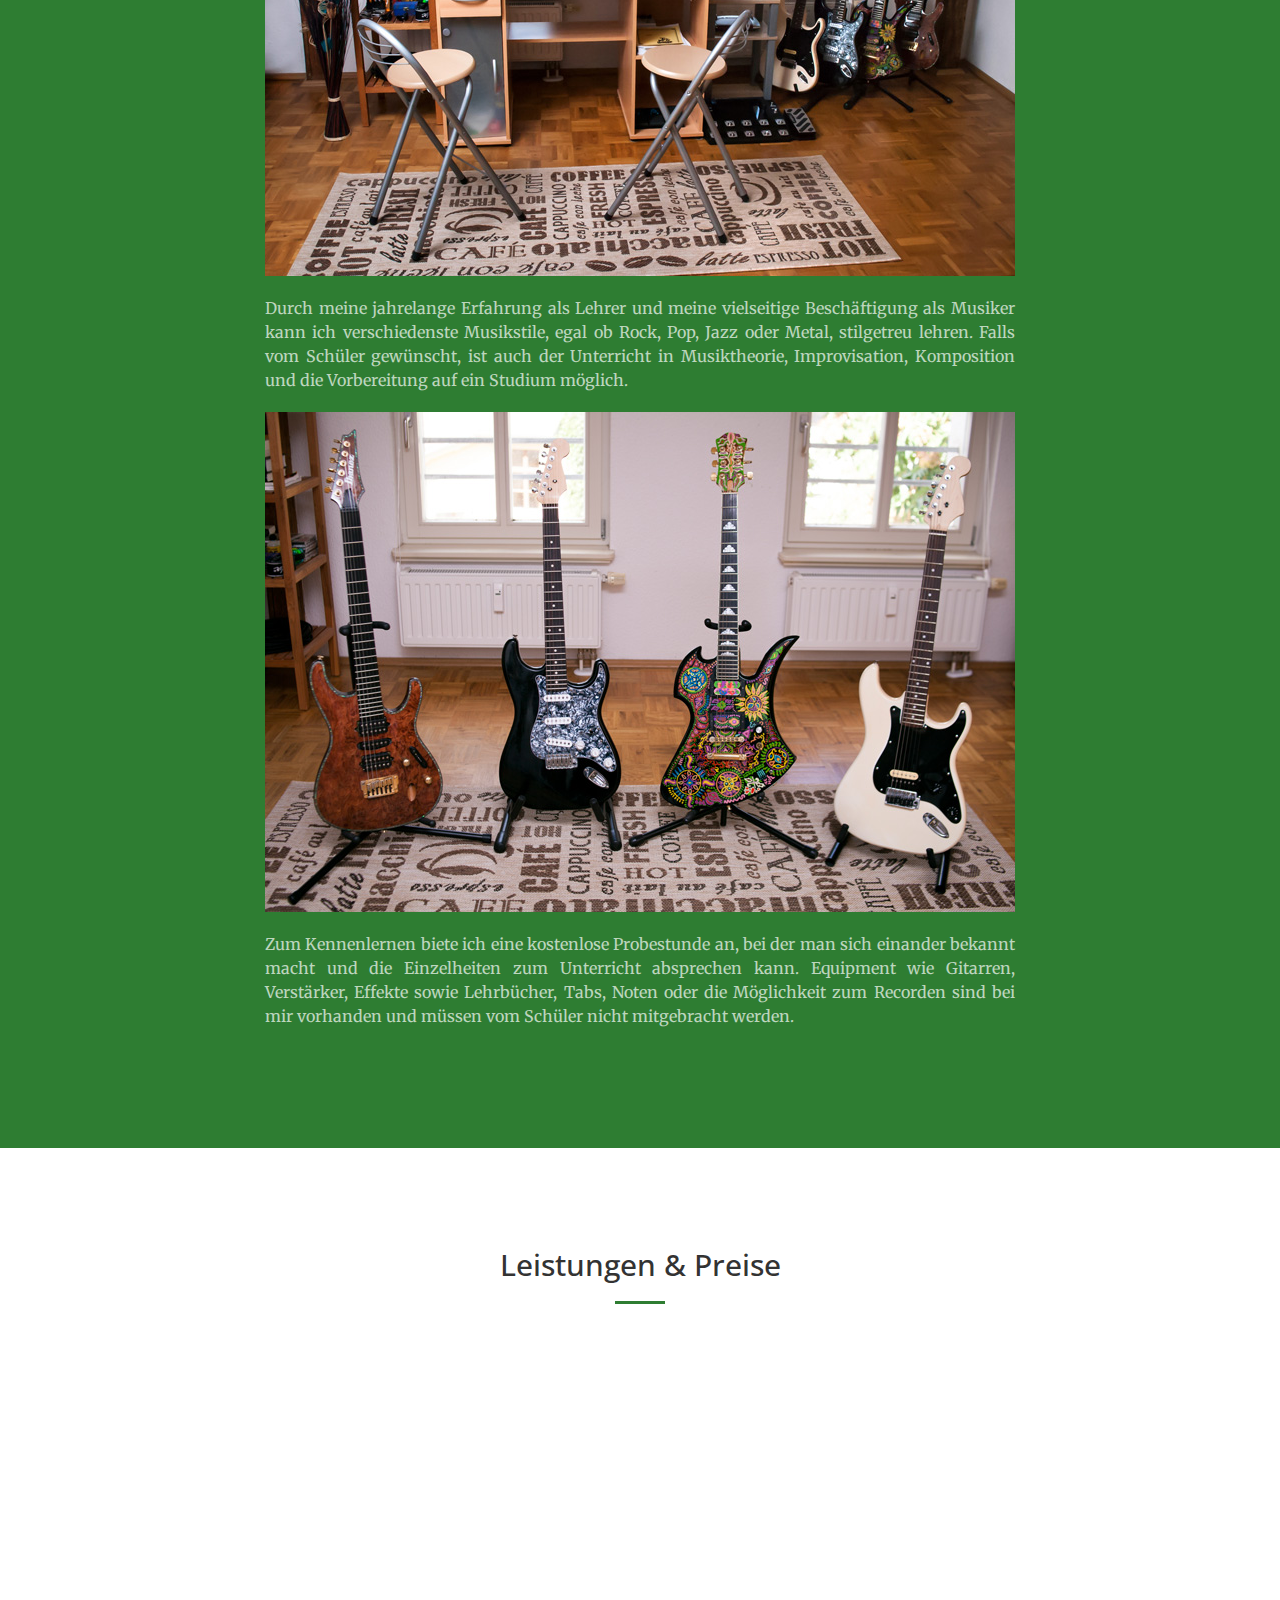
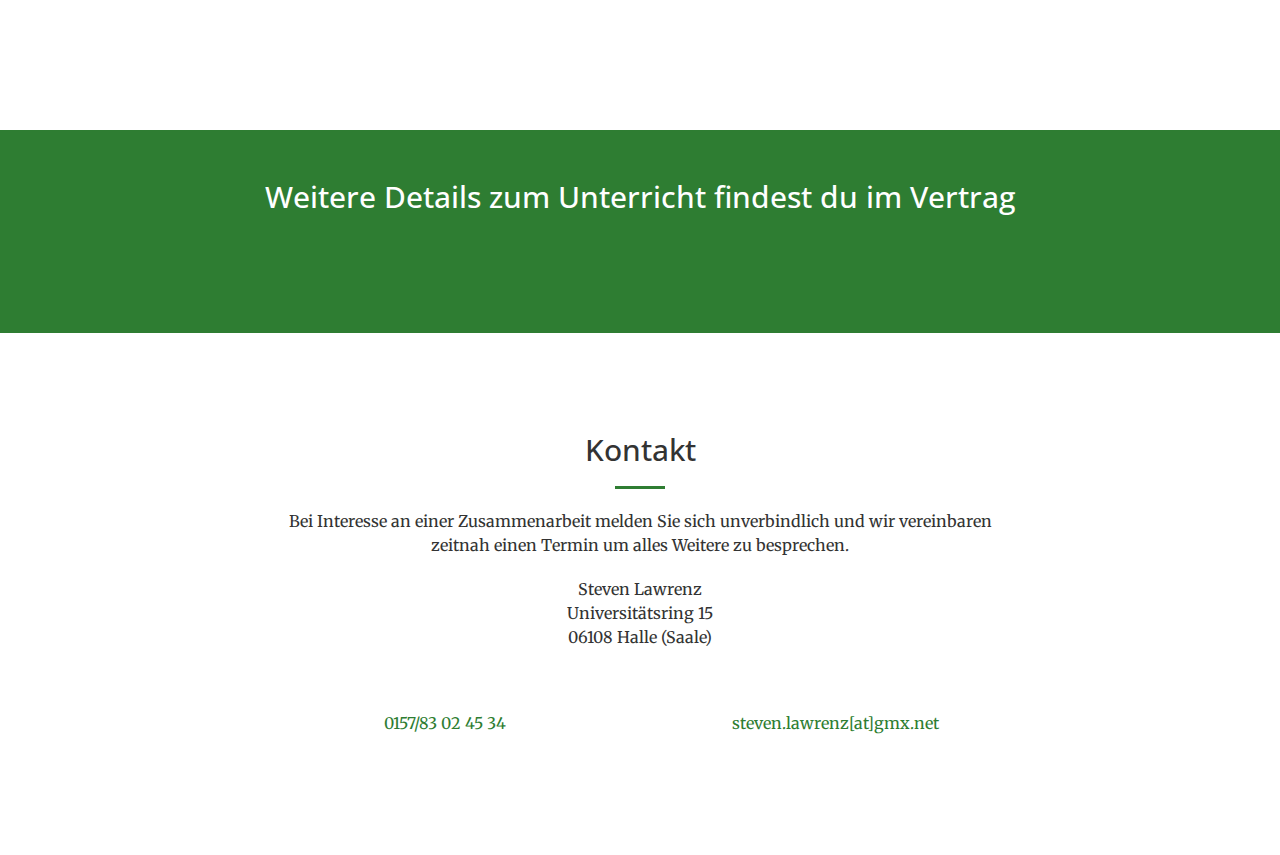
==== commit cbaa56e1: "Updated index.html" ====
--- a/index.html
+++ b/index.html
@@ -6,7 +6,7 @@
     <meta charset="utf-8">
     <meta http-equiv="X-UA-Compatible" content="IE=edge">
     <meta name="viewport" content="width=device-width, initial-scale=1">
-    <meta name="description" content="Gitarrenlehrer Steven Lawrenz aus Halle lehrt mit Leidenschaft und Kompetenz Jedem das Gitarrre spielen.">
+    <meta name="description" content="Gitarrenlehrer Steven Lawrenz aus Halle lehrt mit Leidenschaft und Kompetenz Jedem das Gitarre spielen.">
     <meta name="author" content="Torsten Linnecke - Autori Agentur Magdeburg">
     <link rel="shortcut icon" type="image/x-icon" href="/favicon.ico">
 
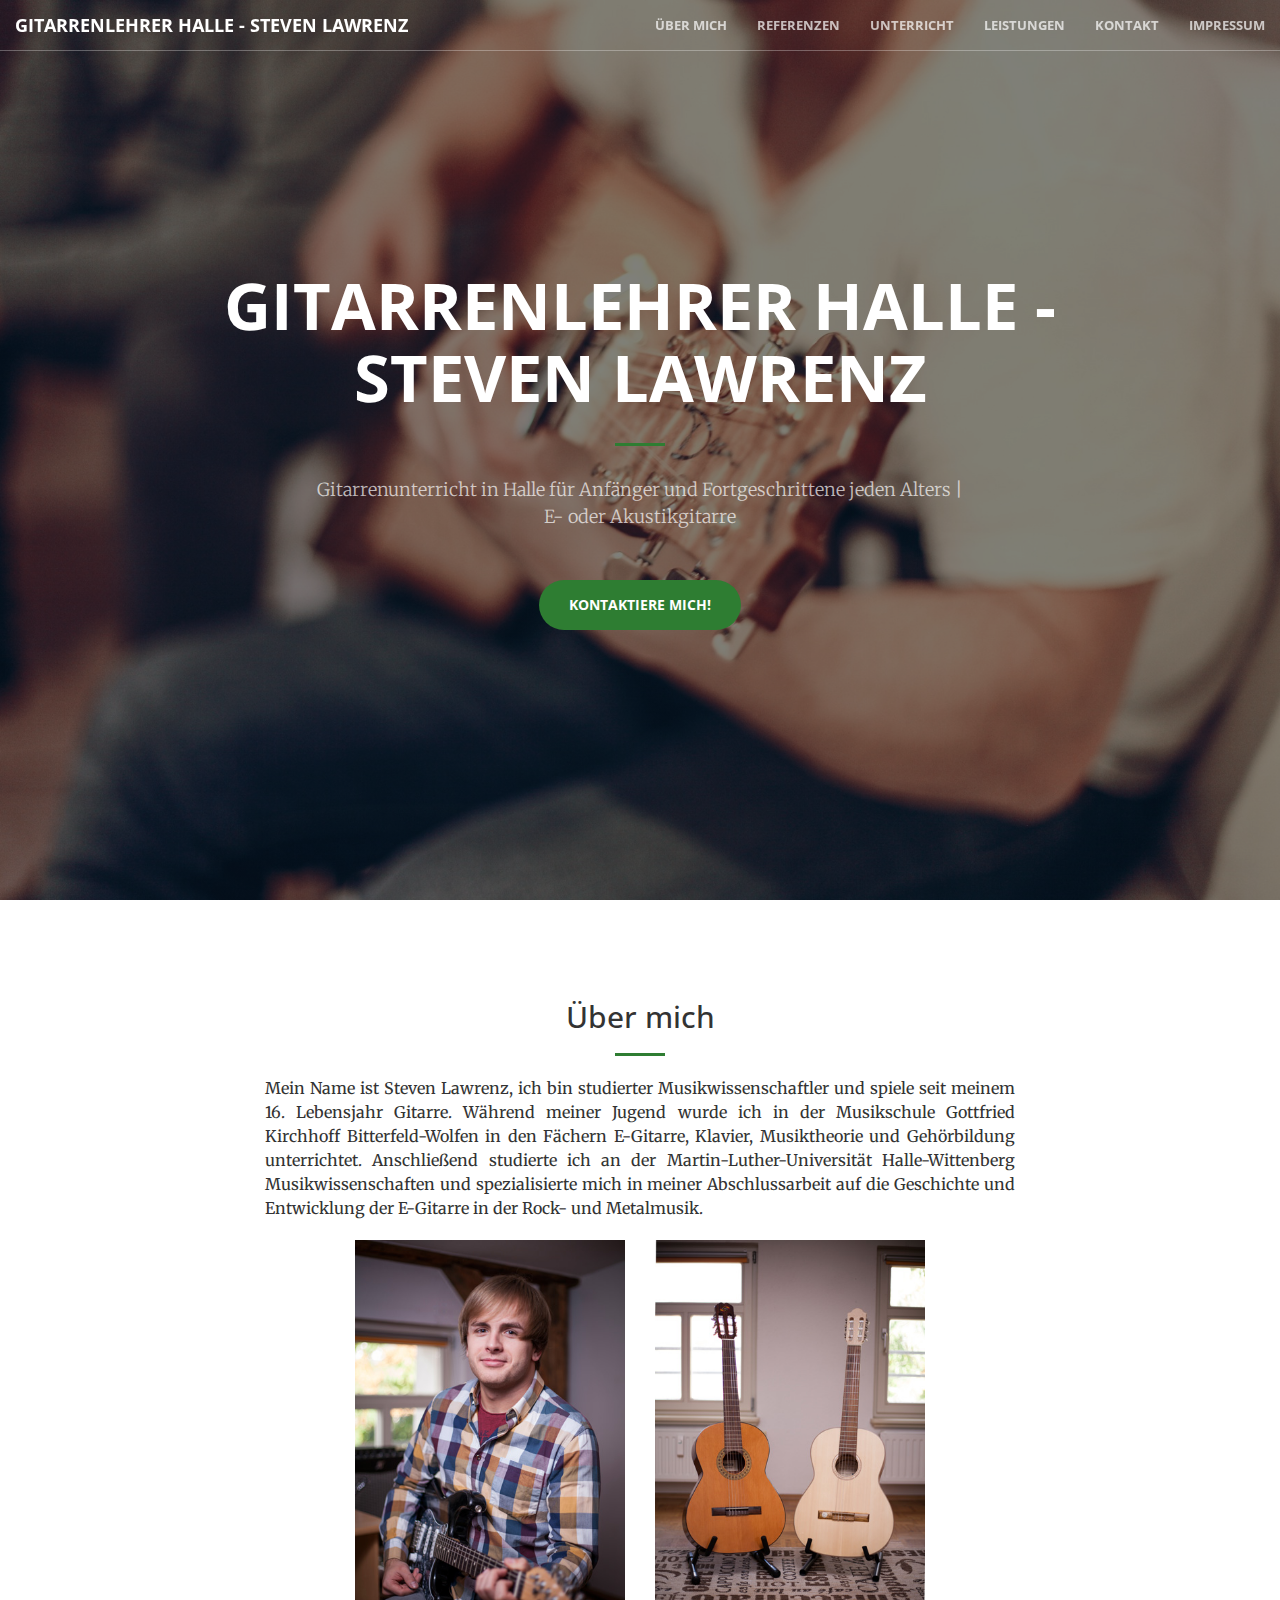
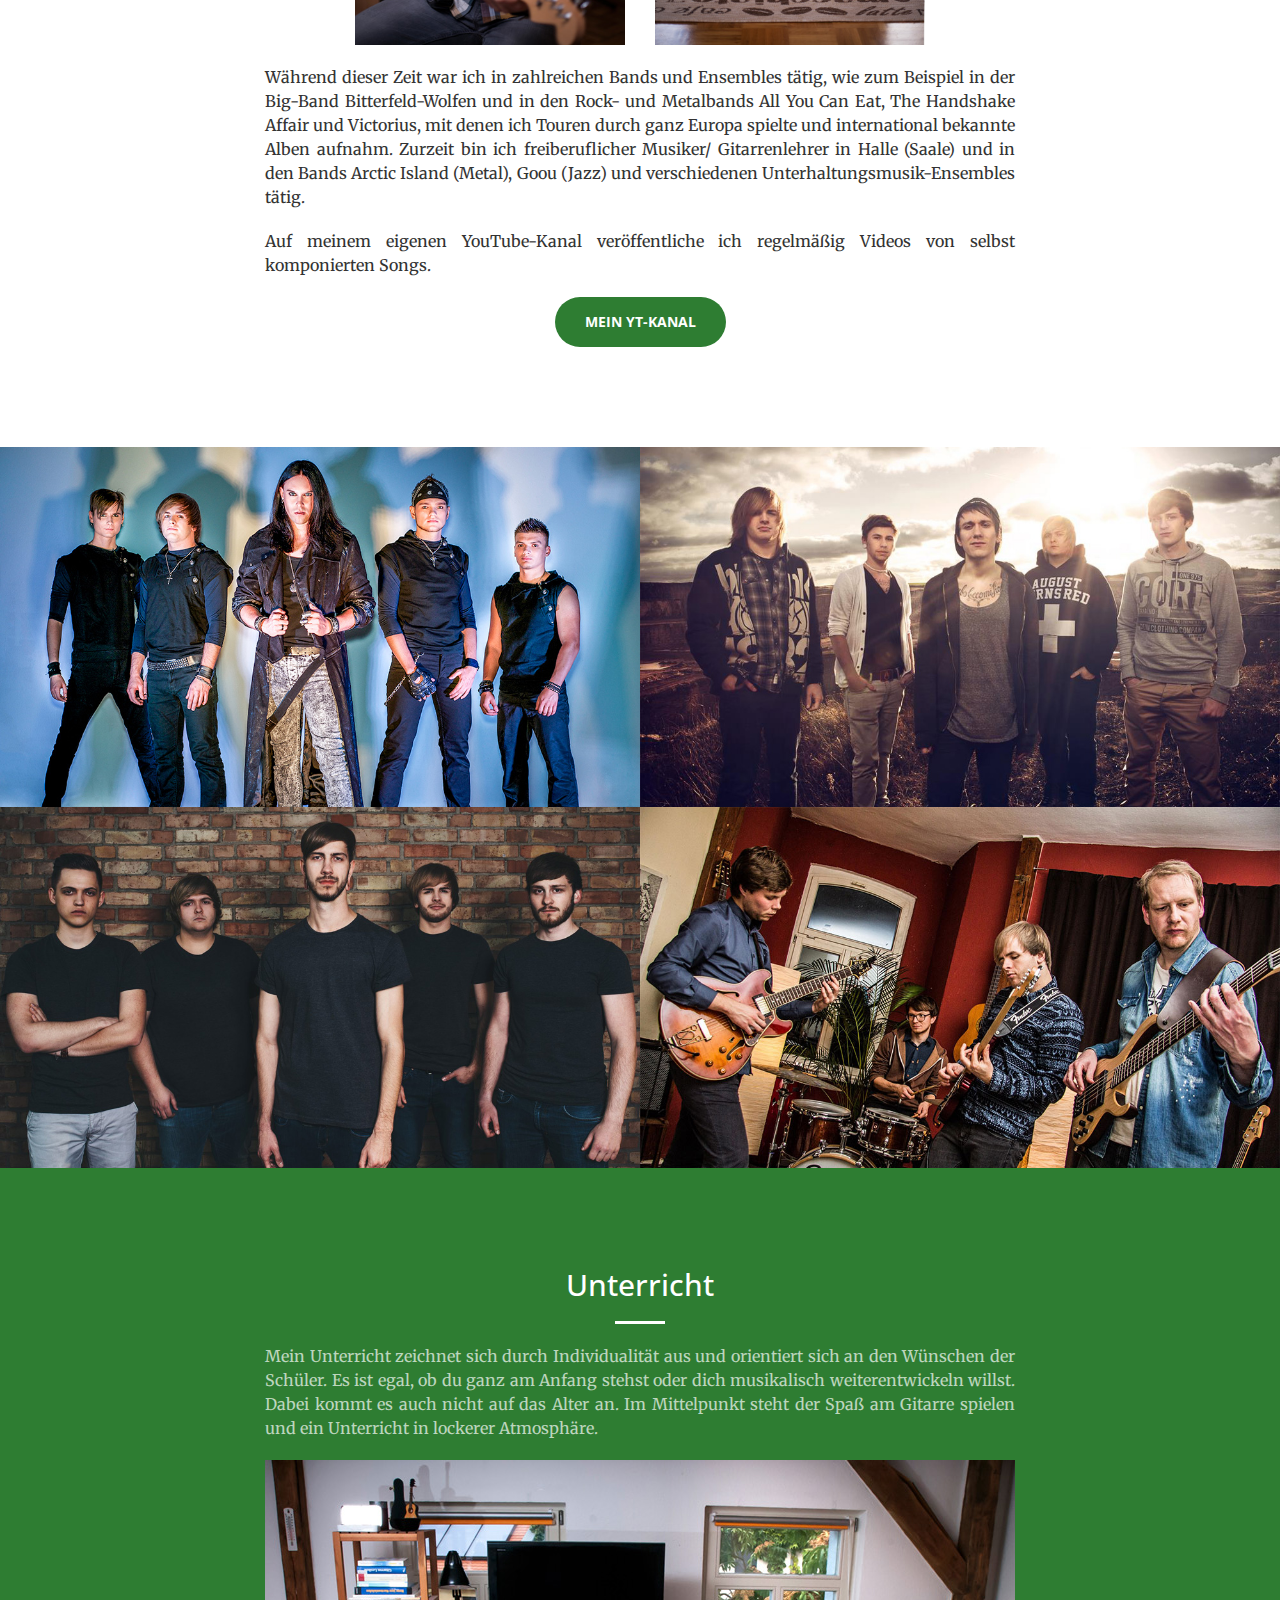
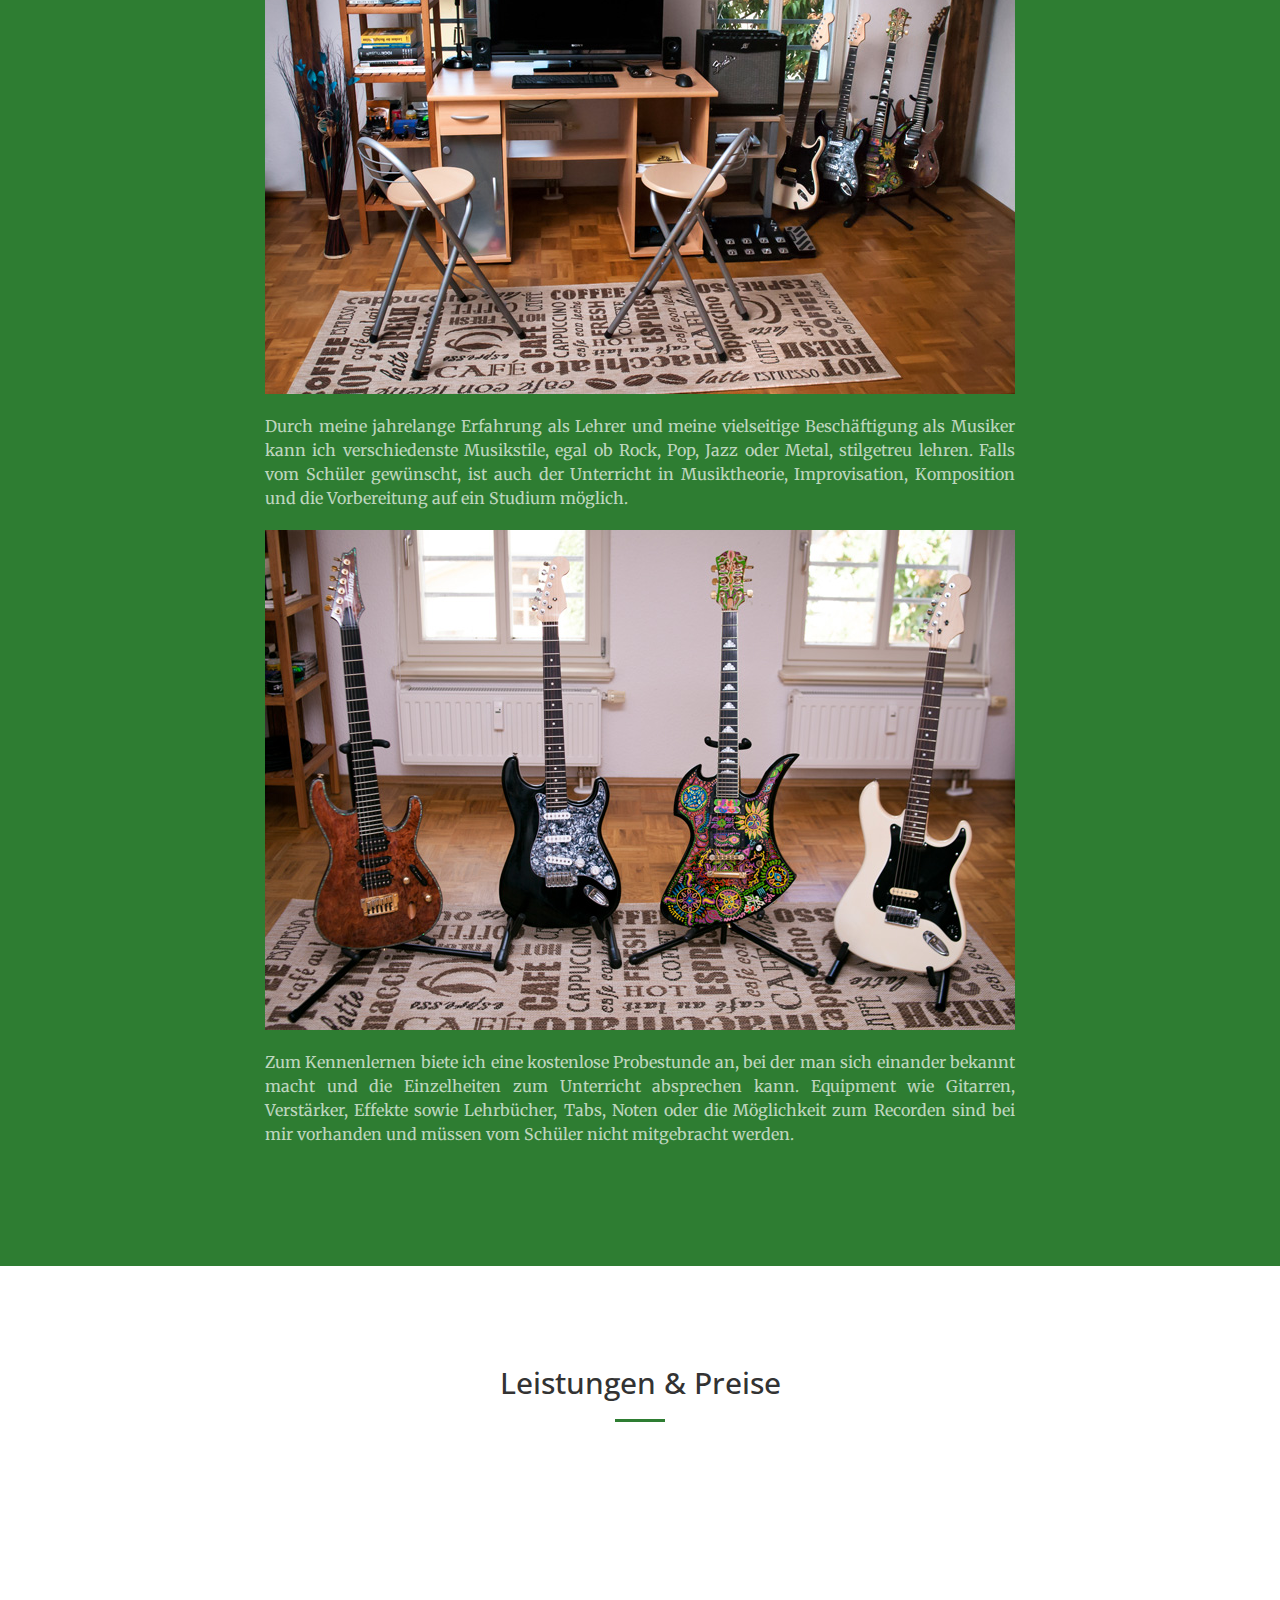
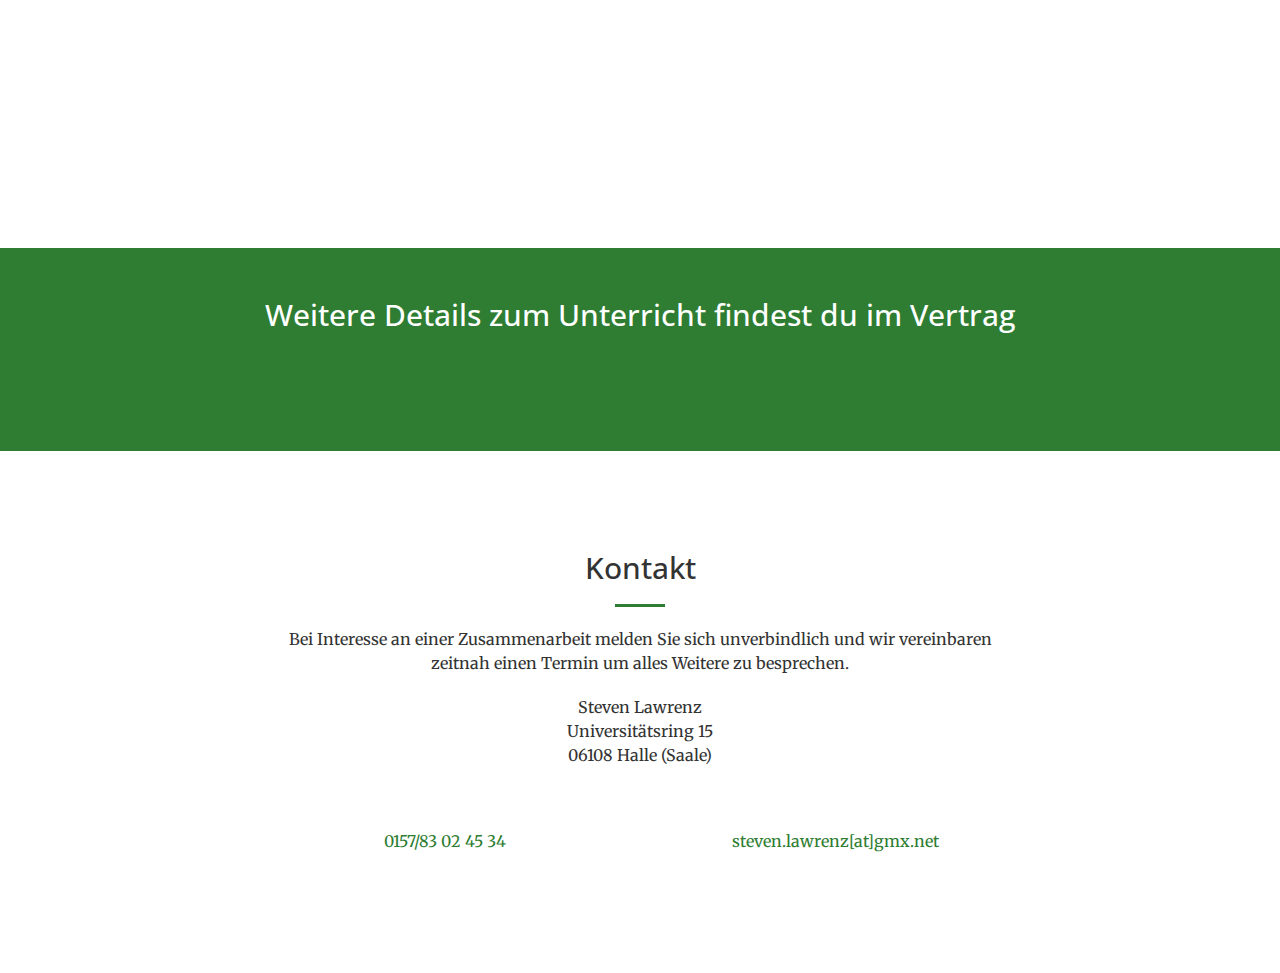
==== commit 3d108fac: "update refs" ====
--- a/index.html
+++ b/index.html
@@ -16,8 +16,10 @@
     <link rel="stylesheet" href="css/bootstrap.min.css" type="text/css">
 
     <!-- Custom Fonts -->
-    <link href='http://fonts.googleapis.com/css?family=Open+Sans:300italic,400italic,600italic,700italic,800italic,400,300,600,700,800' rel='stylesheet' type='text/css'>
-    <link href='http://fonts.googleapis.com/css?family=Merriweather:400,300,300italic,400italic,700,700italic,900,900italic' rel='stylesheet' type='text/css'>
+    <link href='http://fonts.googleapis.com/css?family=Open+Sans:300italic,400italic,600italic,700italic,800italic,400,300,600,700,800'
+        rel='stylesheet' type='text/css'>
+    <link href='http://fonts.googleapis.com/css?family=Merriweather:400,300,300italic,400italic,700,700italic,900,900italic'
+        rel='stylesheet' type='text/css'>
     <link rel="stylesheet" href="font-awesome/css/font-awesome.min.css" type="text/css">
 
     <!-- Plugin CSS -->
@@ -32,6 +34,22 @@
         <script src="https://oss.maxcdn.com/libs/html5shiv/3.7.0/html5shiv.js"></script>
         <script src="https://oss.maxcdn.com/libs/respond.js/1.4.2/respond.min.js"></script>
     <![endif]-->
+    <script>
+        (function (i, s, o, g, r, a, m) {
+            i['GoogleAnalyticsObject'] = r;
+            i[r] = i[r] || function () {
+                (i[r].q = i[r].q || []).push(arguments)
+            }, i[r].l = 1 * new Date();
+            a = s.createElement(o),
+                m = s.getElementsByTagName(o)[0];
+            a.async = 1;
+            a.src = g;
+            m.parentNode.insertBefore(a, m)
+        })(window, document, 'script', 'https://www.google-analytics.com/analytics.js', 'ga');
+
+        ga('create', 'UA-20951614-16', 'auto');
+        ga('send', 'pageview');
+    </script>
 </head>
 
 <body id="page-top">
@@ -95,7 +113,11 @@
                     <h2 class="section-heading">Über mich</h2>
                     <hr class="dark">
                     <p class="text-justify">
-                        Mein Name ist Steven Lawrenz, ich bin studierter Musikwissenschaftler und spiele seit meinem 16. Lebensjahr Gitarre. Während meiner Jugend wurde ich in der Musikschule Gottfried Kirchhoff Bitterfeld-Wolfen in den Fächern E-Gitarre, Klavier, Musiktheorie und Gehörbildung unterrichtet. Anschließend studierte ich an der Martin-Luther-Universität Halle-Wittenberg Musikwissenschaften und spezialisierte mich in meiner Abschlussarbeit auf die Geschichte und Entwicklung der E-Gitarre in der Rock- und Metalmusik.
+                        Mein Name ist Steven Lawrenz, ich bin studierter Musikwissenschaftler und spiele seit meinem 16. Lebensjahr Gitarre. Während
+                        meiner Jugend wurde ich in der Musikschule Gottfried Kirchhoff Bitterfeld-Wolfen in den Fächern E-Gitarre,
+                        Klavier, Musiktheorie und Gehörbildung unterrichtet. Anschließend studierte ich an der Martin-Luther-Universität
+                        Halle-Wittenberg Musikwissenschaften und spezialisierte mich in meiner Abschlussarbeit auf die Geschichte
+                        und Entwicklung der E-Gitarre in der Rock- und Metalmusik.
                     </p>
                 </div>
                 <div class="row spacer">
@@ -108,8 +130,16 @@
                 </div>
                 <div class="col-lg-8 col-lg-offset-2 text-center">
                     <p class="text-justify">
-                        Während dieser Zeit war ich in zahlreichen Bands und Ensembles tätig, wie zum Beispiel in der Big-Band Bitterfeld-Wolfen und in den Rock- und Metalbands All You Can Eat, The Handshake Affair und Victorius, mit denen ich Touren durch ganz Europa spielte und international bekannte Alben aufnahm. Zurzeit bin ich freiberuflicher Musiker/ Gitarrenlehrer in Halle (Saale) und in den Bands Arctic Island (Metal), Goou (Jazz) und verschiedenen Unterhaltungsmusik-Ensembles tätig.
-                    </p>
+                        Während dieser Zeit war ich in zahlreichen Bands und Ensembles tätig, wie zum Beispiel in der Big-Band Bitterfeld-Wolfen
+                        und in den Rock- und Metalbands All You Can Eat, The Handshake Affair und Victorius, mit denen ich
+                        Touren durch ganz Europa spielte und international bekannte Alben aufnahm. Zurzeit bin ich freiberuflicher
+                        Musiker/ Gitarrenlehrer in Halle (Saale) und in den Bands Arctic Island (Metal), Goou (Jazz) und
+                        verschiedenen Unterhaltungsmusik-Ensembles tätig.
+                    </p>
+                    <p class="text-justify">
+                        Auf meinem eigenen YouTube-Kanal veröffentliche ich regelmäßig Videos von selbst komponierten Songs.
+                    </p>
+                    <a href="https://www.youtube.com/channel/UCuDZ650I8fv-NwYRK5Q44mA" class="btn btn-xl btn-primary" role="button" target="_blank">Mein YT-Kanal</a>
                 </div>
             </div>
         </div>
@@ -119,7 +149,7 @@
         <div class="container-fluid">
             <div class="row no-gutter">
                 <div class="col-lg-6 col-sm-6">
-                    <a href="https://www.youtube.com/watch?v=TrW80XB3q_A" class="portfolio-box">
+                    <a href="https://www.youtube.com/watch?v=TrW80XB3q_A" class="portfolio-box" target="_blank">
                         <img src="img/portfolio/victorius.jpg" class="img-responsive" alt="Victorius Band">
                         <div class="portfolio-box-caption">
                             <div class="portfolio-box-caption-content">
@@ -134,7 +164,7 @@
                     </a>
                 </div>
                 <div class="col-lg-6 col-sm-6">
-                    <a href="https://www.youtube.com/watch?v=8YDXd9fOeu0" class="portfolio-box">
+                    <a href="https://www.youtube.com/watch?v=8YDXd9fOeu0" class="portfolio-box" target="_blank">
                         <img src="img/portfolio/allyoucaneat.jpg" class="img-responsive" alt="All You Can Eat Band">
                         <div class="portfolio-box-caption">
                             <div class="portfolio-box-caption-content">
@@ -149,7 +179,7 @@
                     </a>
                 </div>
                 <div class="col-lg-6 col-sm-6">
-                    <a href="https://www.youtube.com/watch?v=fm1HiuwqpBM" class="portfolio-box">
+                    <a href="https://www.youtube.com/watch?v=fm1HiuwqpBM" class="portfolio-box" target="_blank">
                         <img src="img/portfolio/arcticisland.jpg" class="img-responsive" alt="Arctic Island Band">
                         <div class="portfolio-box-caption">
                             <div class="portfolio-box-caption-content">
@@ -164,7 +194,7 @@
                     </a>
                 </div>
                 <div class="col-lg-6 col-sm-6">
-                    <a href="https://www.youtube.com/watch?v=mog3Cvf4VnU" class="portfolio-box">
+                    <a href="https://www.youtube.com/watch?v=mog3Cvf4VnU" class="portfolio-box" target="_blank">
                         <img src="img/portfolio/goou.jpg" class="img-responsive" alt="Goou Band">
                         <div class="portfolio-box-caption">
                             <div class="portfolio-box-caption-content">
@@ -189,15 +219,22 @@
                     <h2 class="section-heading">Unterricht</h2>
                     <hr class="light">
                     <p class="text-faded text-justify">
-                        Mein Unterricht zeichnet sich durch Individualität aus und orientiert sich an den Wünschen der Schüler. Es ist egal, ob du ganz am Anfang stehst oder dich musikalisch weiterentwickeln willst. Dabei kommt es auch nicht auf das Alter an. Im Mittelpunkt steht der Spaß am Gitarre spielen und ein Unterricht in lockerer Atmosphäre.
+                        Mein Unterricht zeichnet sich durch Individualität aus und orientiert sich an den Wünschen der Schüler. Es ist egal, ob du
+                        ganz am Anfang stehst oder dich musikalisch weiterentwickeln willst. Dabei kommt es auch nicht auf
+                        das Alter an. Im Mittelpunkt steht der Spaß am Gitarre spielen und ein Unterricht in lockerer Atmosphäre.
                     </p>
                     <img src="img/Unterrichtsraum.jpg" class="img-responsive spacer" alt="Unterrichtsraum">
                     <p class="text-faded text-justify">
-                        Durch meine jahrelange Erfahrung als Lehrer und meine vielseitige Beschäftigung als Musiker kann ich verschiedenste Musikstile, egal ob Rock, Pop, Jazz oder Metal, stilgetreu lehren. Falls vom Schüler gewünscht, ist auch der Unterricht in Musiktheorie, Improvisation, Komposition und die Vorbereitung auf ein Studium möglich.
+                        Durch meine jahrelange Erfahrung als Lehrer und meine vielseitige Beschäftigung als Musiker kann ich verschiedenste Musikstile,
+                        egal ob Rock, Pop, Jazz oder Metal, stilgetreu lehren. Falls vom Schüler gewünscht, ist auch der
+                        Unterricht in Musiktheorie, Improvisation, Komposition und die Vorbereitung auf ein Studium möglich.
                     </p>
                     <img src="img/E-Gitarren.jpg" class="img-responsive spacer" alt="E-Gitarren">
                     <p class="text-faded text-justify">
-                        Zum Kennenlernen biete ich eine kostenlose Probestunde an, bei der man sich einander bekannt macht und die Einzelheiten zum Unterricht absprechen kann. Equipment wie Gitarren, Verstärker, Effekte sowie Lehrbücher, Tabs, Noten oder die Möglichkeit zum Recorden sind bei mir vorhanden und müssen vom Schüler nicht mitgebracht werden.
+                        Zum Kennenlernen biete ich eine kostenlose Probestunde an, bei der man sich einander bekannt macht und die Einzelheiten zum
+                        Unterricht absprechen kann. Equipment wie Gitarren, Verstärker, Effekte sowie Lehrbücher, Tabs, Noten
+                        oder die Möglichkeit zum Recorden sind bei mir vorhanden und müssen vom Schüler nicht mitgebracht
+                        werden.
                     </p>
                 </div>
             </div>
@@ -267,7 +304,8 @@
                 <div class="col-lg-8 col-lg-offset-2 text-center">
                     <h2 class="section-heading">Kontakt</h2>
                     <hr class="primary">
-                    <p>Bei Interesse an einer Zusammenarbeit melden Sie sich unverbindlich und wir vereinbaren zeitnah einen Termin um alles Weitere zu besprechen.</p>
+                    <p>Bei Interesse an einer Zusammenarbeit melden Sie sich unverbindlich und wir vereinbaren zeitnah einen
+                        Termin um alles Weitere zu besprechen.</p>
                     <p>Steven Lawrenz </br>Universitätsring 15 </br>06108 Halle (Saale)
                     </p>
                 </div>
@@ -299,4 +337,4 @@
 
 </body>
 
-</html>
+</html>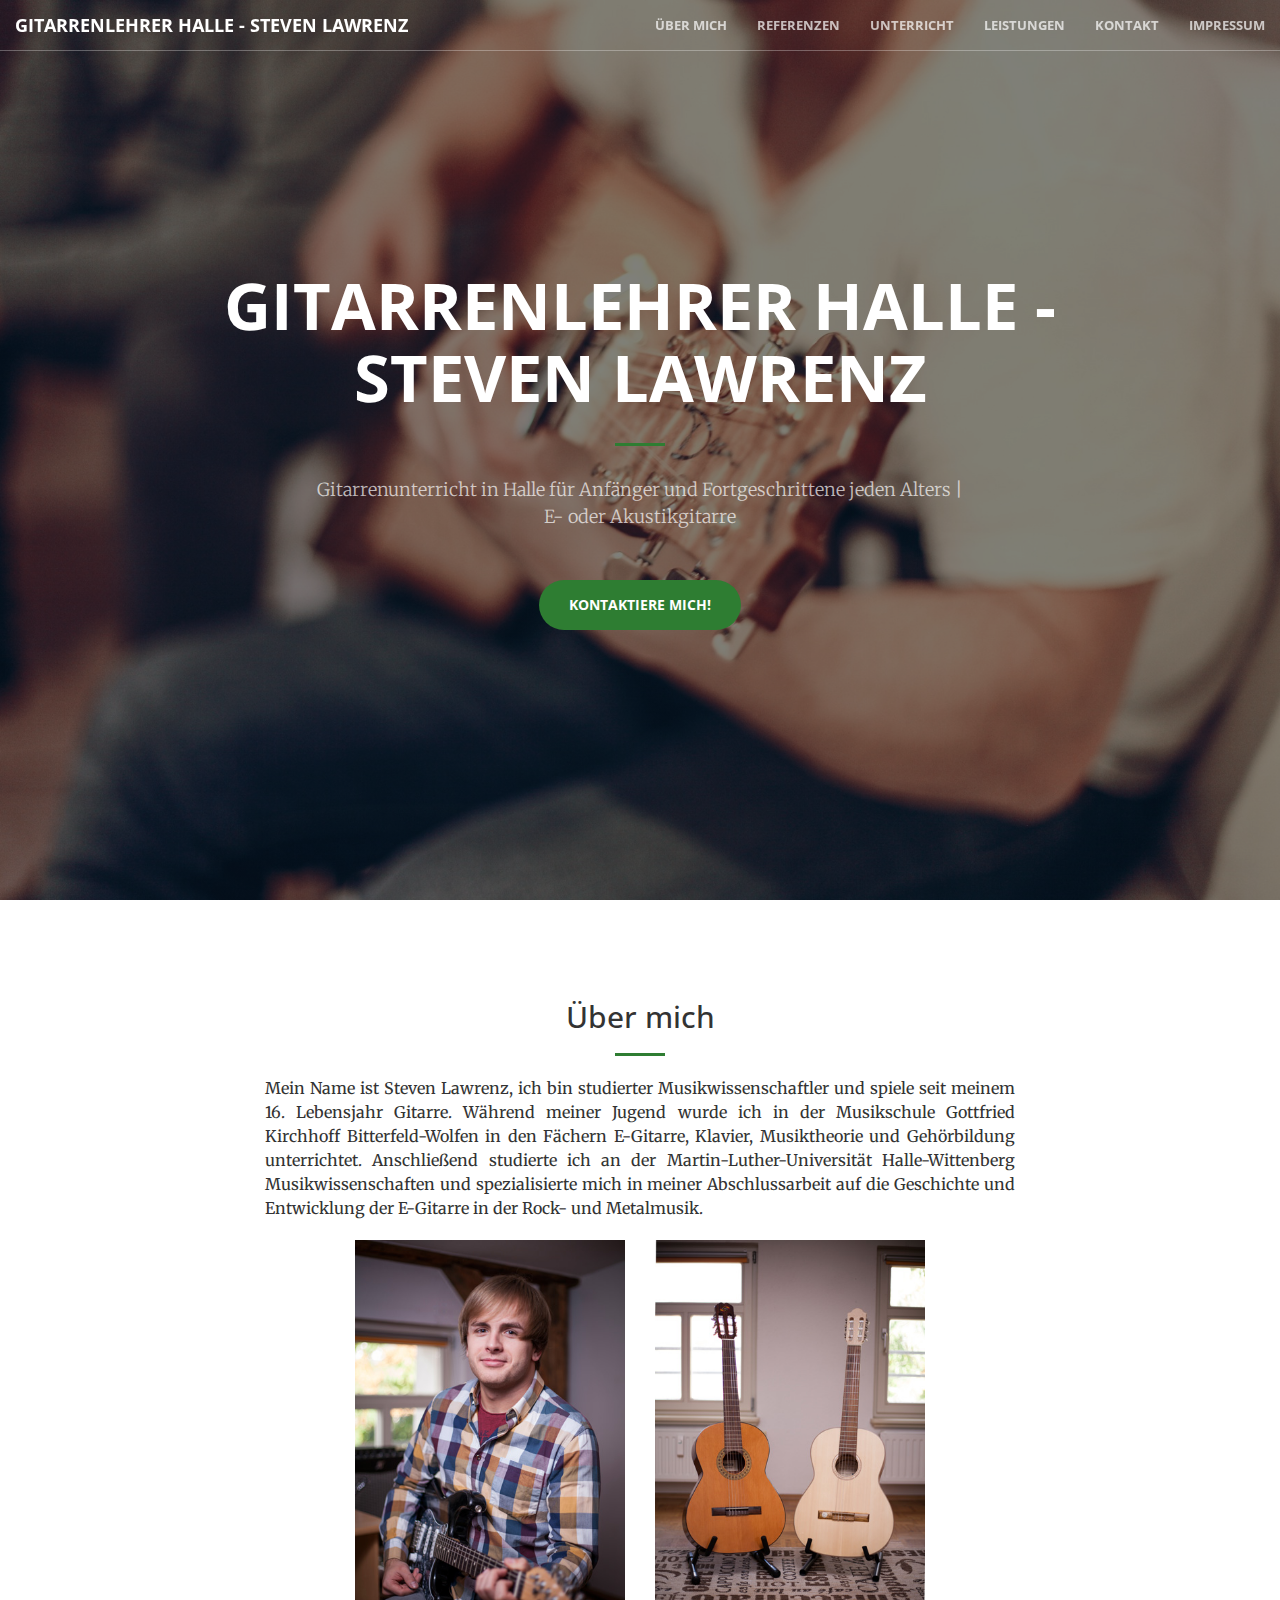
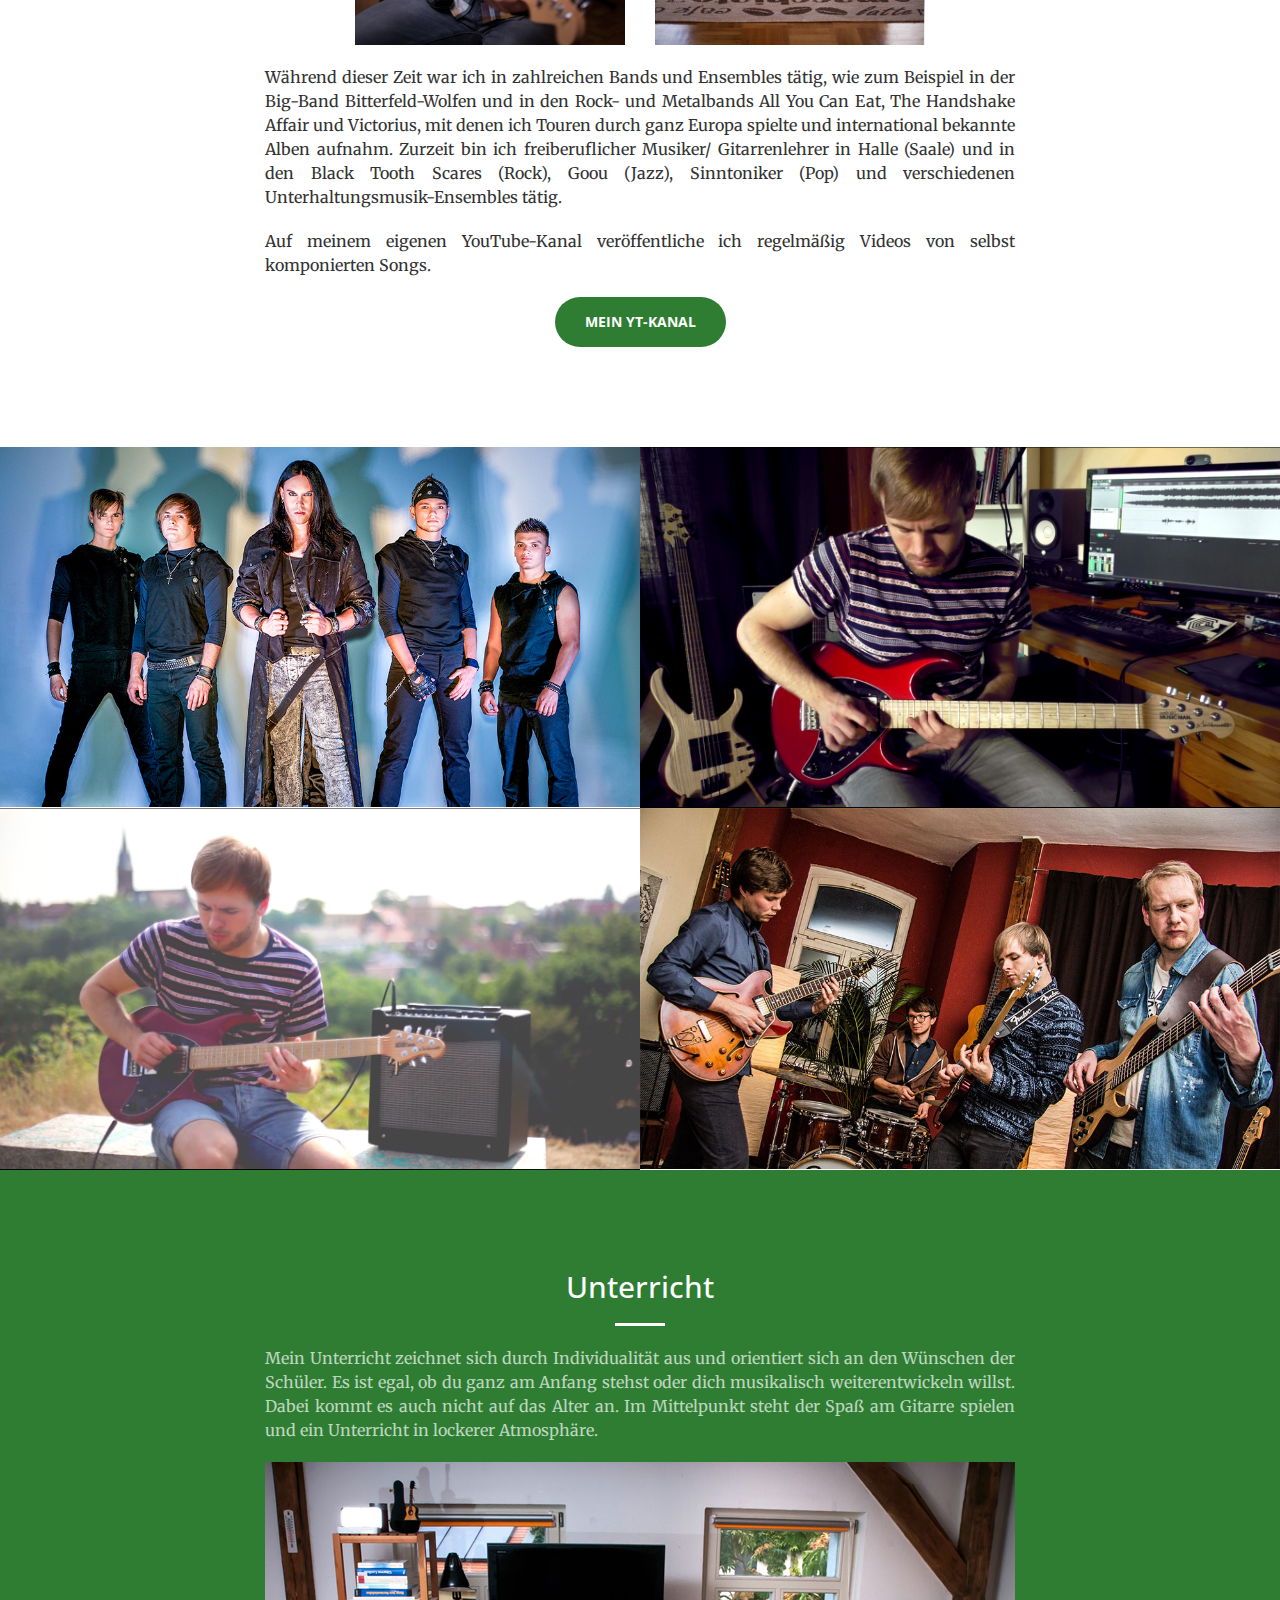
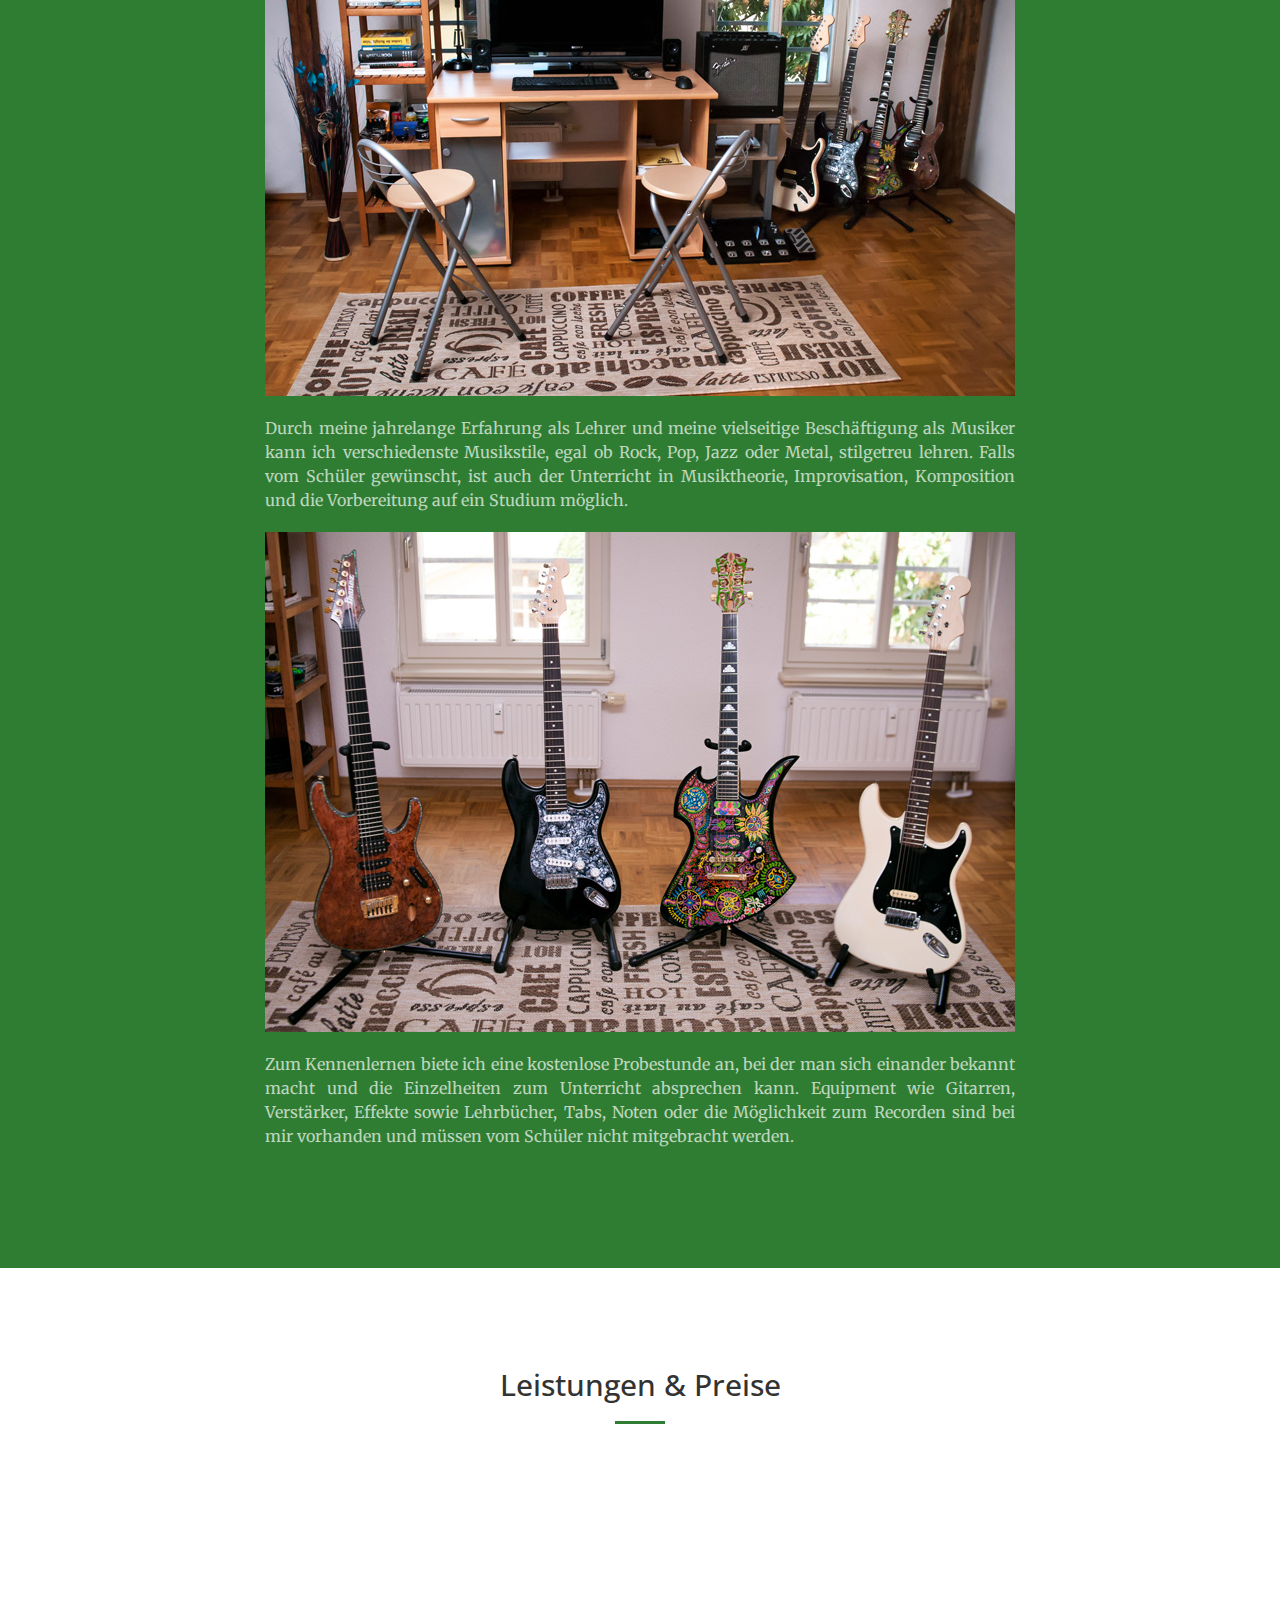
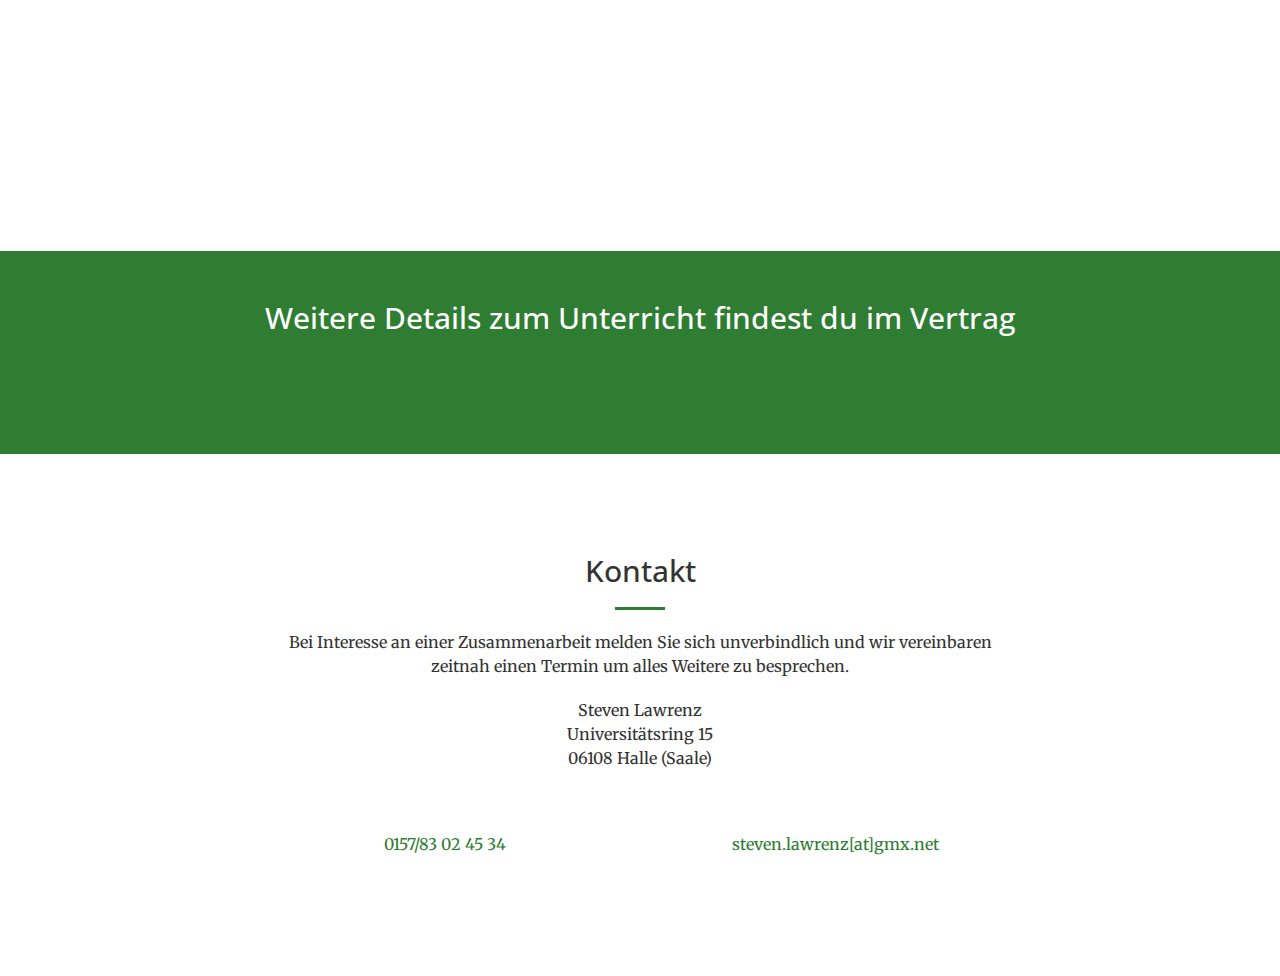
==== commit ca99ea52: "Referenzen Anpassungen" ====
--- a/index.html
+++ b/index.html
@@ -86,7 +86,7 @@
                         <a class="page-scroll" href="#contact">KONTAKT</a>
                     </li>
                     <li>
-                        <a class="page-scroll" href="/impressum.html">IMPRESSUM</a>
+                        <a class="page-scroll" href="./impressum.html">IMPRESSUM</a>
                     </li>
                 </ul>
             </div>
@@ -132,9 +132,7 @@
                     <p class="text-justify">
                         Während dieser Zeit war ich in zahlreichen Bands und Ensembles tätig, wie zum Beispiel in der Big-Band Bitterfeld-Wolfen
                         und in den Rock- und Metalbands All You Can Eat, The Handshake Affair und Victorius, mit denen ich
-                        Touren durch ganz Europa spielte und international bekannte Alben aufnahm. Zurzeit bin ich freiberuflicher
-                        Musiker/ Gitarrenlehrer in Halle (Saale) und in den Bands Arctic Island (Metal), Goou (Jazz) und
-                        verschiedenen Unterhaltungsmusik-Ensembles tätig.
+                        Touren durch ganz Europa spielte und international bekannte Alben aufnahm. Zurzeit bin ich freiberuflicher Musiker/ Gitarrenlehrer in Halle (Saale) und in den Black Tooth Scares (Rock), Goou (Jazz), Sinntoniker (Pop) und verschiedenen Unterhaltungsmusik-Ensembles tätig.
                     </p>
                     <p class="text-justify">
                         Auf meinem eigenen YouTube-Kanal veröffentliche ich regelmäßig Videos von selbst komponierten Songs.
@@ -164,30 +162,30 @@
                     </a>
                 </div>
                 <div class="col-lg-6 col-sm-6">
-                    <a href="https://www.youtube.com/watch?v=8YDXd9fOeu0" class="portfolio-box" target="_blank">
-                        <img src="img/portfolio/allyoucaneat.jpg" class="img-responsive" alt="All You Can Eat Band">
+                    <a href="https://youtu.be/vdBjI0m2plU" class="portfolio-box" target="_blank">
+                        <img src="img/portfolio/Bild 4.png" class="img-responsive" alt="All You Can Eat Band">
                         <div class="portfolio-box-caption">
                             <div class="portfolio-box-caption-content">
                                 <div class="project-category text-faded">
                                     Referenz anhören
                                 </div>
                                 <div class="project-name">
-                                    All You Can Eat
+                                    Frédéric Chopin - Fantaisie Impromptu, Op. 66
                                 </div>
                             </div>
                         </div>
                     </a>
                 </div>
                 <div class="col-lg-6 col-sm-6">
-                    <a href="https://www.youtube.com/watch?v=fm1HiuwqpBM" class="portfolio-box" target="_blank">
-                        <img src="img/portfolio/arcticisland.jpg" class="img-responsive" alt="Arctic Island Band">
+                    <a href="https://youtu.be/Z-K7wmoOnxo" class="portfolio-box" target="_blank">
+                        <img src="img/portfolio/Bild 3.png" class="img-responsive" alt="Arctic Island Band">
                         <div class="portfolio-box-caption">
                             <div class="portfolio-box-caption-content">
                                 <div class="project-category text-faded">
                                     Referenz anhören
                                 </div>
                                 <div class="project-name">
-                                    Arctic Island
+                                    Clouds
                                 </div>
                             </div>
                         </div>
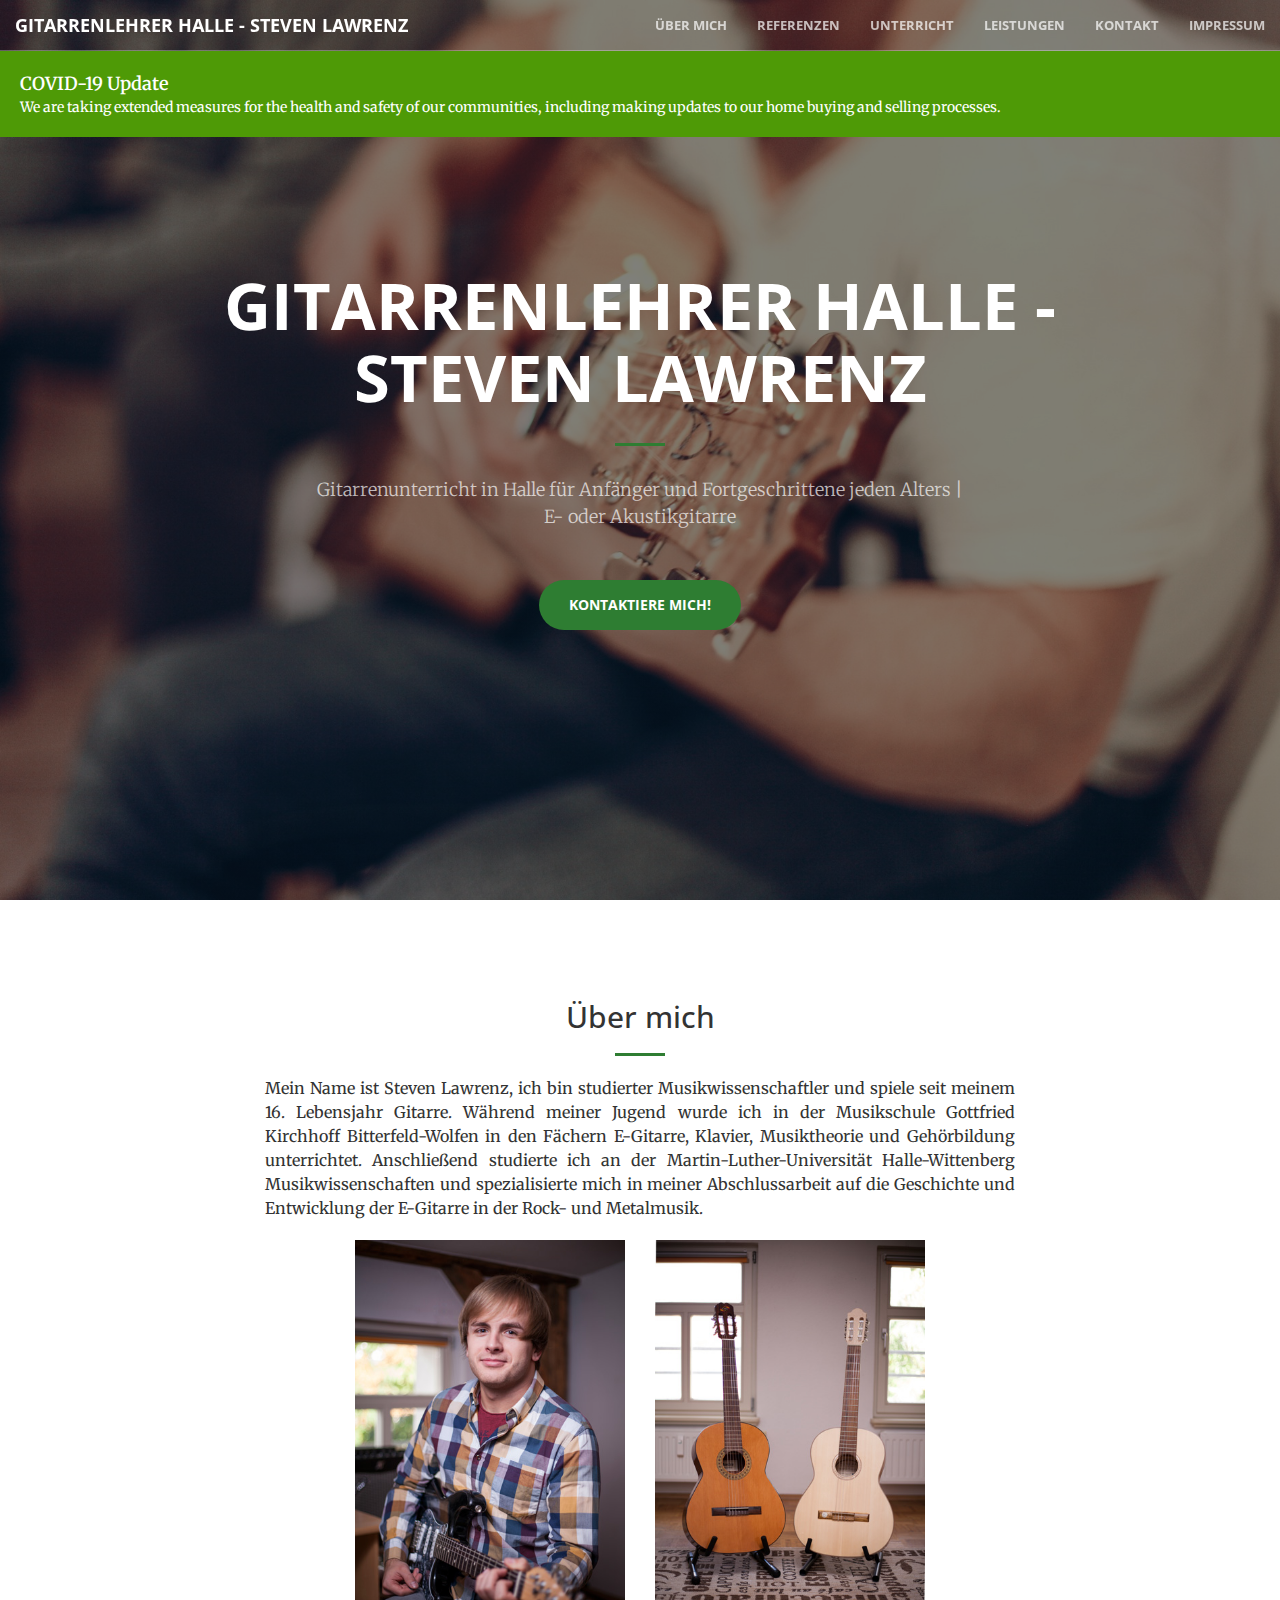
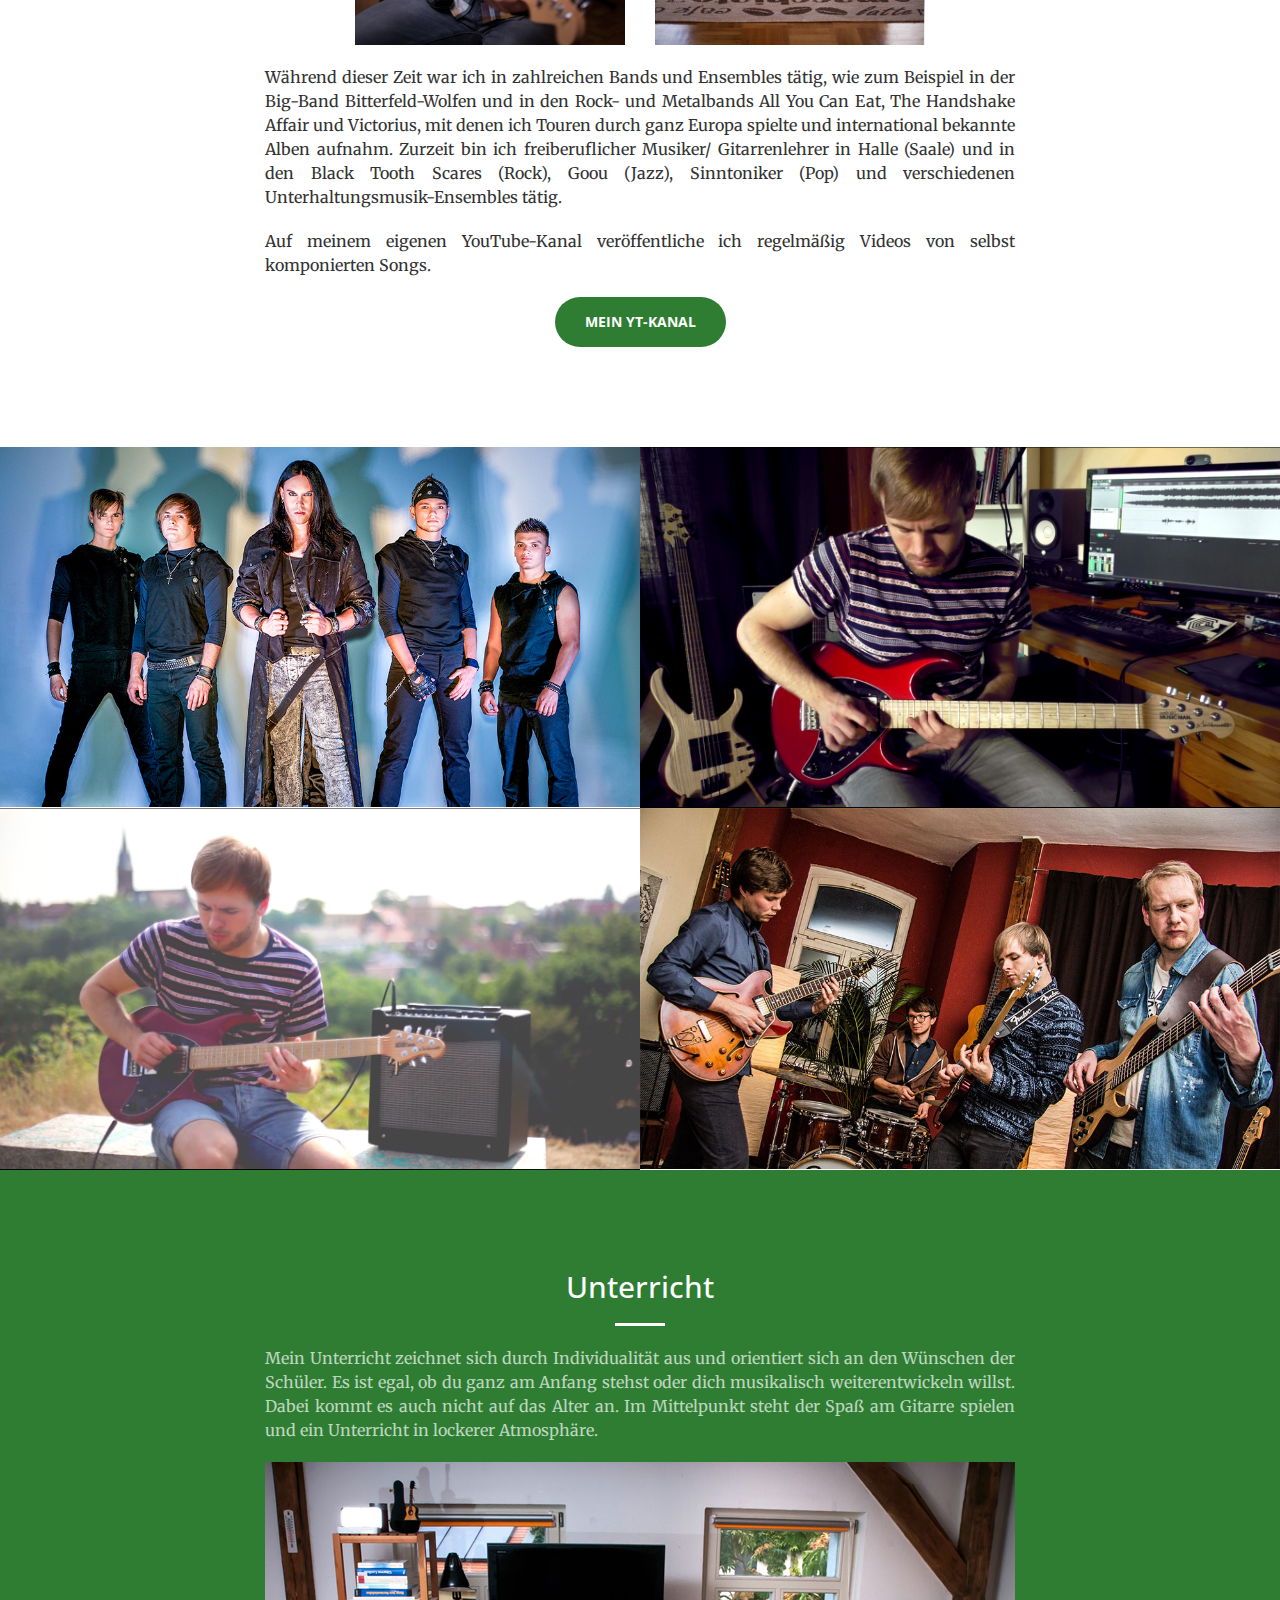
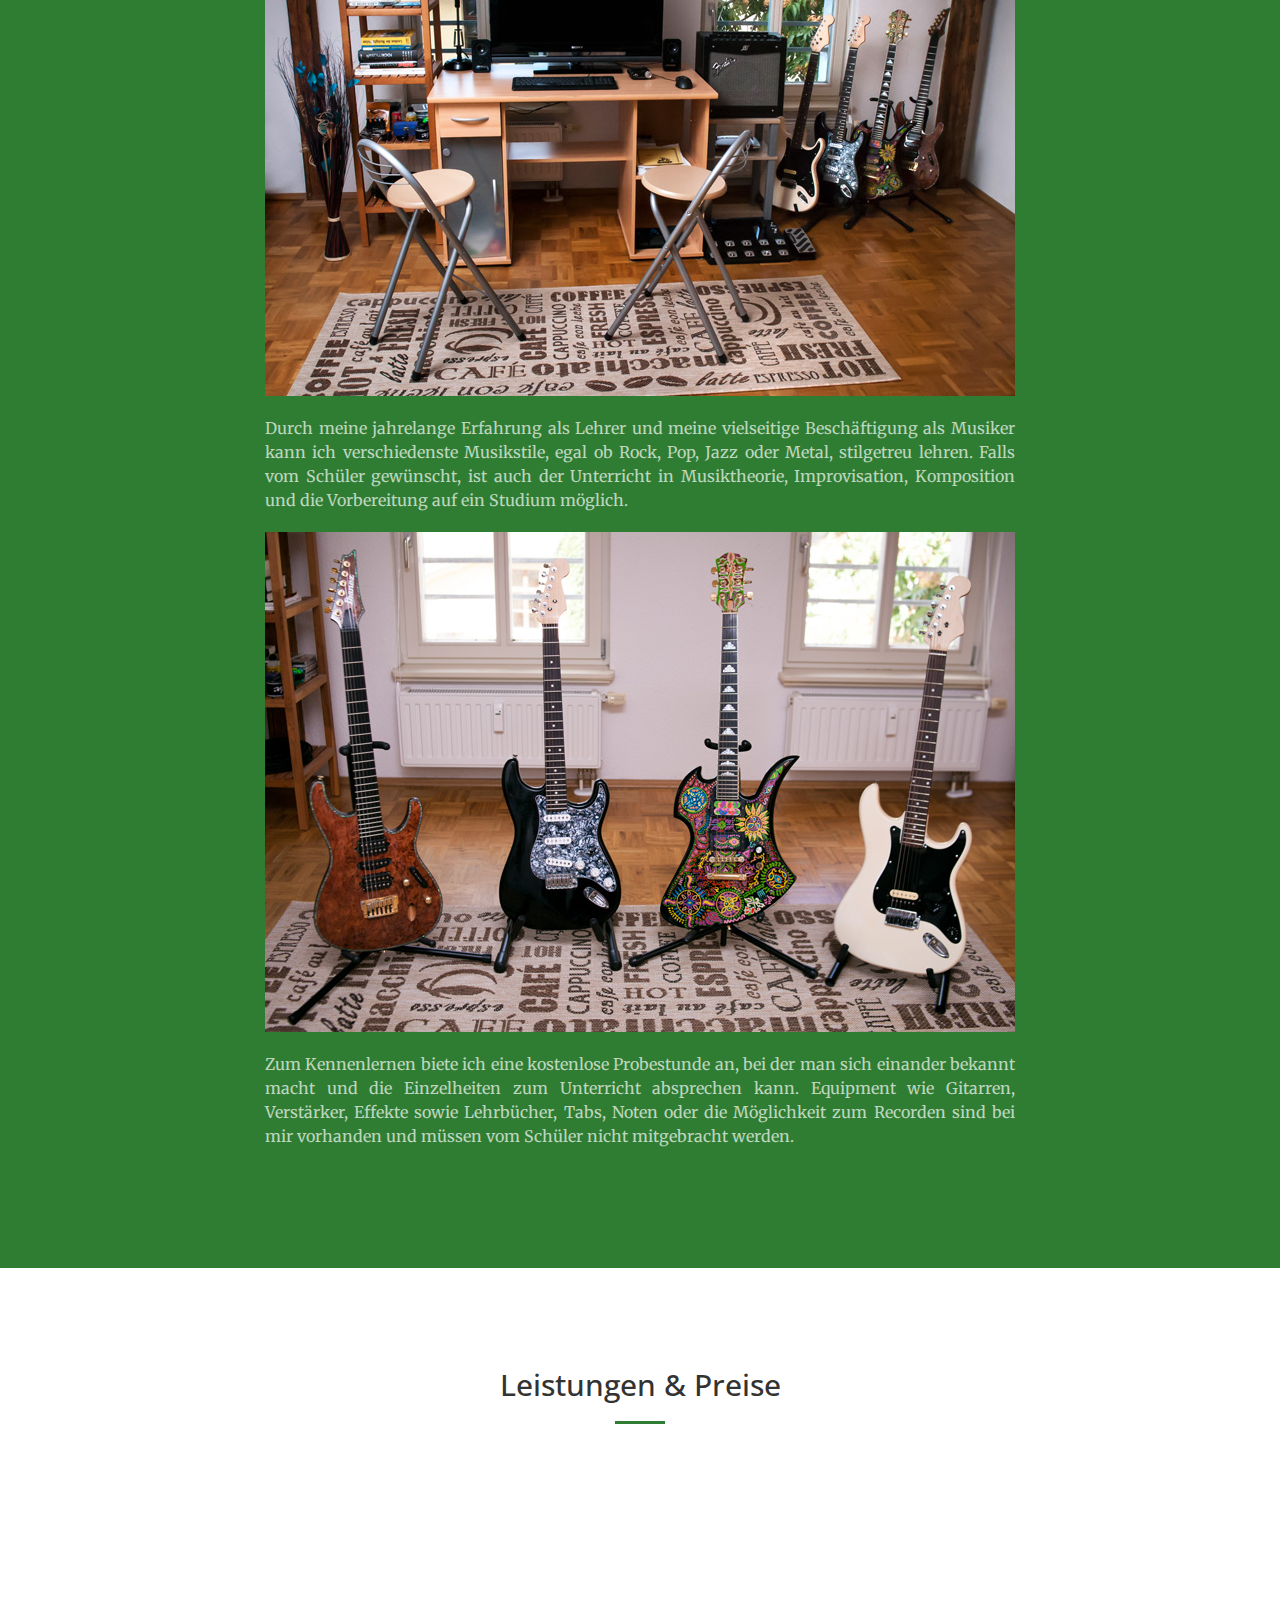
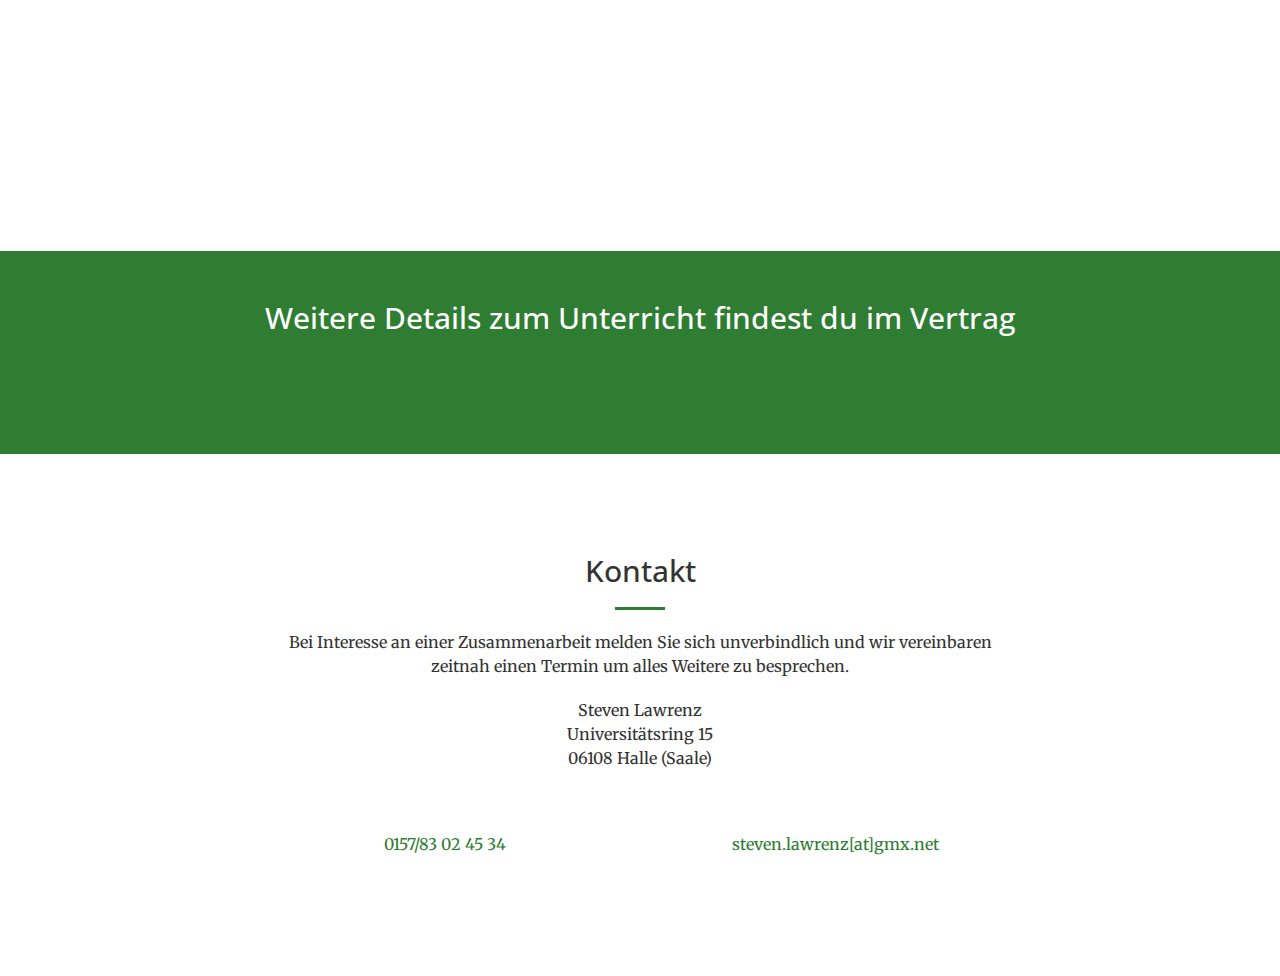
==== commit 70cca5fe: "COVID 19 Banner" ====
--- a/index.html
+++ b/index.html
@@ -6,7 +6,8 @@
     <meta charset="utf-8">
     <meta http-equiv="X-UA-Compatible" content="IE=edge">
     <meta name="viewport" content="width=device-width, initial-scale=1">
-    <meta name="description" content="Gitarrenlehrer Steven Lawrenz aus Halle lehrt mit Leidenschaft und Kompetenz Jedem das Gitarre spielen.">
+    <meta name="description"
+        content="Gitarrenlehrer Steven Lawrenz aus Halle lehrt mit Leidenschaft und Kompetenz Jedem das Gitarre spielen.">
     <meta name="author" content="Torsten Linnecke - Autori Agentur Magdeburg">
     <link rel="shortcut icon" type="image/x-icon" href="/favicon.ico">
 
@@ -16,9 +17,11 @@
     <link rel="stylesheet" href="css/bootstrap.min.css" type="text/css">
 
     <!-- Custom Fonts -->
-    <link href='http://fonts.googleapis.com/css?family=Open+Sans:300italic,400italic,600italic,700italic,800italic,400,300,600,700,800'
+    <link
+        href='http://fonts.googleapis.com/css?family=Open+Sans:300italic,400italic,600italic,700italic,800italic,400,300,600,700,800'
         rel='stylesheet' type='text/css'>
-    <link href='http://fonts.googleapis.com/css?family=Merriweather:400,300,300italic,400italic,700,700italic,900,900italic'
+    <link
+        href='http://fonts.googleapis.com/css?family=Merriweather:400,300,300italic,400italic,700,700italic,900,900italic'
         rel='stylesheet' type='text/css'>
     <link rel="stylesheet" href="font-awesome/css/font-awesome.min.css" type="text/css">
 
@@ -58,7 +61,8 @@
         <div class="container-fluid">
             <!-- Brand and toggle get grouped for better mobile display -->
             <div class="navbar-header">
-                <button type="button" class="navbar-toggle collapsed" data-toggle="collapse" data-target="#bs-example-navbar-collapse-1">
+                <button type="button" class="navbar-toggle collapsed" data-toggle="collapse"
+                    data-target="#bs-example-navbar-collapse-1">
                     <span class="sr-only">Toggle navigation</span>
                     <span class="icon-bar"></span>
                     <span class="icon-bar"></span>
@@ -96,11 +100,21 @@
     </nav>
 
     <header>
+        <div class="css-1482jk eac1caf0">
+            <div class="css-1jds8wg eac1caf1">
+                <div class="css-zkhcph eac1caf0">
+                    <div class="css-1oekl62 eac1caf3">COVID-19 Update</div>
+                    <div class="css-128bzg6 eac1caf2">We are taking extended measures for the health and safety of our
+                        communities, including making updates to our home buying and selling processes.</div>
+                </div>
+            </div>
+        </div>
         <div class="header-content">
             <div class="header-content-inner">
                 <h1>Gitarrenlehrer Halle - Steven Lawrenz</h1>
                 <hr>
-                <p>Gitarrenunterricht in Halle für Anfänger und Fortgeschrittene jeden Alters |</br>E- oder Akustikgitarre</p>
+                <p>Gitarrenunterricht in Halle für Anfänger und Fortgeschrittene jeden Alters |</br>E- oder
+                    Akustikgitarre</p>
                 <a href="#contact" class="btn btn-primary btn-xl page-scroll">Kontaktiere mich!</a>
             </div>
         </div>
@@ -113,10 +127,14 @@
                     <h2 class="section-heading">Über mich</h2>
                     <hr class="dark">
                     <p class="text-justify">
-                        Mein Name ist Steven Lawrenz, ich bin studierter Musikwissenschaftler und spiele seit meinem 16. Lebensjahr Gitarre. Während
-                        meiner Jugend wurde ich in der Musikschule Gottfried Kirchhoff Bitterfeld-Wolfen in den Fächern E-Gitarre,
-                        Klavier, Musiktheorie und Gehörbildung unterrichtet. Anschließend studierte ich an der Martin-Luther-Universität
-                        Halle-Wittenberg Musikwissenschaften und spezialisierte mich in meiner Abschlussarbeit auf die Geschichte
+                        Mein Name ist Steven Lawrenz, ich bin studierter Musikwissenschaftler und spiele seit meinem 16.
+                        Lebensjahr Gitarre. Während
+                        meiner Jugend wurde ich in der Musikschule Gottfried Kirchhoff Bitterfeld-Wolfen in den Fächern
+                        E-Gitarre,
+                        Klavier, Musiktheorie und Gehörbildung unterrichtet. Anschließend studierte ich an der
+                        Martin-Luther-Universität
+                        Halle-Wittenberg Musikwissenschaften und spezialisierte mich in meiner Abschlussarbeit auf die
+                        Geschichte
                         und Entwicklung der E-Gitarre in der Rock- und Metalmusik.
                     </p>
                 </div>
@@ -130,14 +148,20 @@
                 </div>
                 <div class="col-lg-8 col-lg-offset-2 text-center">
                     <p class="text-justify">
-                        Während dieser Zeit war ich in zahlreichen Bands und Ensembles tätig, wie zum Beispiel in der Big-Band Bitterfeld-Wolfen
-                        und in den Rock- und Metalbands All You Can Eat, The Handshake Affair und Victorius, mit denen ich
-                        Touren durch ganz Europa spielte und international bekannte Alben aufnahm. Zurzeit bin ich freiberuflicher Musiker/ Gitarrenlehrer in Halle (Saale) und in den Black Tooth Scares (Rock), Goou (Jazz), Sinntoniker (Pop) und verschiedenen Unterhaltungsmusik-Ensembles tätig.
+                        Während dieser Zeit war ich in zahlreichen Bands und Ensembles tätig, wie zum Beispiel in der
+                        Big-Band Bitterfeld-Wolfen
+                        und in den Rock- und Metalbands All You Can Eat, The Handshake Affair und Victorius, mit denen
+                        ich
+                        Touren durch ganz Europa spielte und international bekannte Alben aufnahm. Zurzeit bin ich
+                        freiberuflicher Musiker/ Gitarrenlehrer in Halle (Saale) und in den Black Tooth Scares (Rock),
+                        Goou (Jazz), Sinntoniker (Pop) und verschiedenen Unterhaltungsmusik-Ensembles tätig.
                     </p>
                     <p class="text-justify">
-                        Auf meinem eigenen YouTube-Kanal veröffentliche ich regelmäßig Videos von selbst komponierten Songs.
-                    </p>
-                    <a href="https://www.youtube.com/channel/UCuDZ650I8fv-NwYRK5Q44mA" class="btn btn-xl btn-primary" role="button" target="_blank">Mein YT-Kanal</a>
+                        Auf meinem eigenen YouTube-Kanal veröffentliche ich regelmäßig Videos von selbst komponierten
+                        Songs.
+                    </p>
+                    <a href="https://www.youtube.com/channel/UCuDZ650I8fv-NwYRK5Q44mA" class="btn btn-xl btn-primary"
+                        role="button" target="_blank">Mein YT-Kanal</a>
                 </div>
             </div>
         </div>
@@ -217,21 +241,29 @@
                     <h2 class="section-heading">Unterricht</h2>
                     <hr class="light">
                     <p class="text-faded text-justify">
-                        Mein Unterricht zeichnet sich durch Individualität aus und orientiert sich an den Wünschen der Schüler. Es ist egal, ob du
-                        ganz am Anfang stehst oder dich musikalisch weiterentwickeln willst. Dabei kommt es auch nicht auf
-                        das Alter an. Im Mittelpunkt steht der Spaß am Gitarre spielen und ein Unterricht in lockerer Atmosphäre.
+                        Mein Unterricht zeichnet sich durch Individualität aus und orientiert sich an den Wünschen der
+                        Schüler. Es ist egal, ob du
+                        ganz am Anfang stehst oder dich musikalisch weiterentwickeln willst. Dabei kommt es auch nicht
+                        auf
+                        das Alter an. Im Mittelpunkt steht der Spaß am Gitarre spielen und ein Unterricht in lockerer
+                        Atmosphäre.
                     </p>
                     <img src="img/Unterrichtsraum.jpg" class="img-responsive spacer" alt="Unterrichtsraum">
                     <p class="text-faded text-justify">
-                        Durch meine jahrelange Erfahrung als Lehrer und meine vielseitige Beschäftigung als Musiker kann ich verschiedenste Musikstile,
+                        Durch meine jahrelange Erfahrung als Lehrer und meine vielseitige Beschäftigung als Musiker kann
+                        ich verschiedenste Musikstile,
                         egal ob Rock, Pop, Jazz oder Metal, stilgetreu lehren. Falls vom Schüler gewünscht, ist auch der
-                        Unterricht in Musiktheorie, Improvisation, Komposition und die Vorbereitung auf ein Studium möglich.
+                        Unterricht in Musiktheorie, Improvisation, Komposition und die Vorbereitung auf ein Studium
+                        möglich.
                     </p>
                     <img src="img/E-Gitarren.jpg" class="img-responsive spacer" alt="E-Gitarren">
                     <p class="text-faded text-justify">
-                        Zum Kennenlernen biete ich eine kostenlose Probestunde an, bei der man sich einander bekannt macht und die Einzelheiten zum
-                        Unterricht absprechen kann. Equipment wie Gitarren, Verstärker, Effekte sowie Lehrbücher, Tabs, Noten
-                        oder die Möglichkeit zum Recorden sind bei mir vorhanden und müssen vom Schüler nicht mitgebracht
+                        Zum Kennenlernen biete ich eine kostenlose Probestunde an, bei der man sich einander bekannt
+                        macht und die Einzelheiten zum
+                        Unterricht absprechen kann. Equipment wie Gitarren, Verstärker, Effekte sowie Lehrbücher, Tabs,
+                        Noten
+                        oder die Möglichkeit zum Recorden sind bei mir vorhanden und müssen vom Schüler nicht
+                        mitgebracht
                         werden.
                     </p>
                 </div>
@@ -258,7 +290,9 @@
                     </div>
                     <ul>
                         <li class="plan-feature">30 Minuten Unterricht / Woche</li>
-                        <li class="plan-feature"><a href="#contact" class="btn btn-primary btn-plan-select page-scroll"><i class="icon-white icon-ok"></i> Anfragen</a></li>
+                        <li class="plan-feature"><a href="#contact"
+                                class="btn btn-primary btn-plan-select page-scroll"><i class="icon-white icon-ok"></i>
+                                Anfragen</a></li>
                     </ul>
                 </div>
                 <div style="z-index:55;" class="plan col-sm-4 col-lg-4 wow bounceIn" data-wow-delay=".1s">
@@ -268,7 +302,9 @@
                     </div>
                     <ul>
                         <li class="plan-feature">45 Minuten Unterricht / Woche</li>
-                        <li class="plan-feature"><a href="#contact" class="btn btn-primary btn-plan-select page-scroll"><i class="icon-white icon-ok"></i> Anfragen</a></li>
+                        <li class="plan-feature"><a href="#contact"
+                                class="btn btn-primary btn-plan-select page-scroll"><i class="icon-white icon-ok"></i>
+                                Anfragen</a></li>
                     </ul>
                 </div>
                 <div class="plan col-sm-4 col-lg-4 wow bounceIn" data-wow-delay=".1s">
@@ -278,7 +314,9 @@
                     </div>
                     <ul>
                         <li class="plan-feature">60 Minuten Unterricht / Woche</li>
-                        <li class="plan-feature"><a href="#contact" class="btn btn-primary btn-plan-select page-scroll"><i class="icon-white icon-ok"></i> Anfragen</a></li>
+                        <li class="plan-feature"><a href="#contact"
+                                class="btn btn-primary btn-plan-select page-scroll"><i class="icon-white icon-ok"></i>
+                                Anfragen</a></li>
                     </ul>
                 </div>
             </div>
@@ -291,7 +329,8 @@
         <div class="container text-center">
             <div class="call-to-action">
                 <h2>Weitere Details zum Unterricht findest du im Vertrag</h2>
-                <a href="/Privatunterricht%20Vertrag.docx" class="btn btn-default btn-xl wow tada">Vertrag herunterladen</a>
+                <a href="/Privatunterricht%20Vertrag.docx" class="btn btn-default btn-xl wow tada">Vertrag
+                    herunterladen</a>
             </div>
         </div>
     </aside>
@@ -302,7 +341,8 @@
                 <div class="col-lg-8 col-lg-offset-2 text-center">
                     <h2 class="section-heading">Kontakt</h2>
                     <hr class="primary">
-                    <p>Bei Interesse an einer Zusammenarbeit melden Sie sich unverbindlich und wir vereinbaren zeitnah einen
+                    <p>Bei Interesse an einer Zusammenarbeit melden Sie sich unverbindlich und wir vereinbaren zeitnah
+                        einen
                         Termin um alles Weitere zu besprechen.</p>
                     <p>Steven Lawrenz </br>Universitätsring 15 </br>06108 Halle (Saale)
                     </p>
--- a/css/creative.css
+++ b/css/creative.css
@@ -1 +1,569 @@
-html,body{height:100%;width:100%}body{font-family:'Merriweather','Helvetica Neue',Arial,sans-serif}hr{border-color:#2e7d32;border-width:3px;max-width:50px}hr.light{border-color:white}a{-webkit-transition:all .35s;transition:all .35s;color:#2e7d32}a:hover,a:focus{color:#205823}h1,h2,h3,h4,h5,h6{font-family:'Open Sans','Helvetica Neue',Arial,sans-serif}p{font-size:16px;line-height:1.5;margin-bottom:20px}.bg-primary{background-color:#2e7d32}.bg-dark{background-color:#222;color:white}.text-faded{color:rgba(255,255,255,0.7)}section{padding:100px 0}aside{padding:50px 0}.no-padding{padding:0}.navbar-default{background-color:white;border-color:rgba(34,34,34,0.05);font-family:'Open Sans','Helvetica Neue',Arial,sans-serif;-webkit-transition:all .35s;transition:all .35s}.navbar-default .navbar-header .navbar-brand{color:#2e7d32;font-family:'Open Sans','Helvetica Neue',Arial,sans-serif;font-weight:700;text-transform:uppercase}.navbar-default .navbar-header .navbar-brand:hover,.navbar-default .navbar-header .navbar-brand:focus{color:#205823}.navbar-default .nav>li>a,.navbar-default .nav>li>a:focus{text-transform:uppercase;font-weight:700;font-size:13px;color:#222}.navbar-default .nav>li>a:hover,.navbar-default .nav>li>a:focus:hover{color:#2e7d32}.navbar-default .nav>li.active>a,.navbar-default .nav>li.active>a:focus{color:#2e7d32 !important;background-color:transparent}.navbar-default .nav>li.active>a:hover,.navbar-default .nav>li.active>a:focus:hover{background-color:transparent}@media (max-width:495px){.navbar-default .navbar-brand{font-size:11px}}@media (min-width:768px){.navbar-default{background-color:transparent;border-color:rgba(255,255,255,0.3)}.navbar-default .navbar-header .navbar-brand{color:rgba(255,255,255,0.7)}.navbar-default .navbar-header .navbar-brand:hover,.navbar-default .navbar-header .navbar-brand:focus{color:white}.navbar-default .nav>li>a,.navbar-default .nav>li>a:focus{color:rgba(255,255,255,0.7)}.navbar-default .nav>li>a:hover,.navbar-default .nav>li>a:focus:hover{color:white}.navbar-default.affix{background-color:white;border-color:rgba(34,34,34,0.05)}.navbar-default.affix .navbar-header .navbar-brand{color:#2e7d32;font-size:14px}.navbar-default.affix .navbar-header .navbar-brand:hover,.navbar-default.affix .navbar-header .navbar-brand:focus{color:#205823}.navbar-default.affix .nav>li>a,.navbar-default.affix .nav>li>a:focus{color:#222}.navbar-default.affix .nav>li>a:hover,.navbar-default.affix .nav>li>a:focus:hover{color:#2e7d32}}header{position:relative;width:100%;min-height:auto;background-size:cover;-o-background-size:cover;background-position:center;background-image:-webkit-linear-gradient(rgba(0,0,0,0.5), rgba(0,0,0,0.5)), url('../img/header.jpg');background-image:linear-gradient(rgba(0,0,0,0.5), rgba(0,0,0,0.5)),url('../img/header.jpg');text-align:center;color:white}header .header-content{position:relative;text-align:center;padding:100px 15px 100px;width:100%}header .header-content .header-content-inner h1{font-weight:700;text-transform:uppercase;margin-top:0;margin-bottom:0}header .header-content .header-content-inner hr{margin:30px auto}header .header-content .header-content-inner p{font-weight:300;color:rgba(255,255,255,0.7);font-size:16px;margin-bottom:50px}@media (min-width:768px){header{min-height:100%}header .header-content{position:absolute;top:50%;-webkit-transform:translateY(-50%);-ms-transform:translateY(-50%);transform:translateY(-50%);padding:0 50px}header .header-content .header-content-inner{max-width:1000px;margin-left:auto;margin-right:auto}header .header-content .header-content-inner p{font-size:18px;max-width:80%;margin-left:auto;margin-right:auto}}.section-heading{margin-top:0}.service-box{max-width:400px;margin:50px auto 0}@media (min-width:992px){.service-box{margin:20px auto 0}}.service-box p{margin-bottom:0}.portfolio-box{position:relative;display:block;max-width:100%;margin:0 auto}.portfolio-box .portfolio-box-caption{color:white;opacity:0;display:block;background:rgba(46,125,50,0.9);position:absolute;bottom:0;text-align:center;width:100%;height:100%;-webkit-transition:all .35s;transition:all .35s}.portfolio-box .portfolio-box-caption .portfolio-box-caption-content{width:100%;text-align:center;position:absolute;top:50%;-webkit-transform:translateY(-50%);-ms-transform:translateY(-50%);transform:translateY(-50%)}.portfolio-box .portfolio-box-caption .portfolio-box-caption-content .project-category,.portfolio-box .portfolio-box-caption .portfolio-box-caption-content .project-name{font-family:'Open Sans','Helvetica Neue',Arial,sans-serif;padding:0 15px}.portfolio-box .portfolio-box-caption .portfolio-box-caption-content .project-category{text-transform:uppercase;font-weight:600;font-size:14px}.portfolio-box .portfolio-box-caption .portfolio-box-caption-content .project-name{font-size:18px}.portfolio-box:hover .portfolio-box-caption{opacity:1}@media (min-width:768px){.portfolio-box .portfolio-box-caption .portfolio-box-caption-content .project-category{font-size:16px}.portfolio-box .portfolio-box-caption .portfolio-box-caption-content .project-name{font-size:22px}}.call-to-action h2{margin:0 auto 20px}.text-primary{color:#2e7d32}.no-gutter>[class*='col-']{padding-right:0;padding-left:0}.btn-default{color:#222;background-color:white;border-color:white;-webkit-transition:all .35s;transition:all .35s}.btn-default:hover,.btn-default:focus,.btn-default.focus,.btn-default:active,.btn-default.active,.open>.dropdown-toggle.btn-default{color:#222;background-color:#f2f2f2;border-color:#ededed}.btn-default:active,.btn-default.active,.open>.dropdown-toggle.btn-default{background-image:none}.btn-default.disabled,.btn-default[disabled],fieldset[disabled] .btn-default,.btn-default.disabled:hover,.btn-default[disabled]:hover,fieldset[disabled] .btn-default:hover,.btn-default.disabled:focus,.btn-default[disabled]:focus,fieldset[disabled] .btn-default:focus,.btn-default.disabled.focus,.btn-default[disabled].focus,fieldset[disabled] .btn-default.focus,.btn-default.disabled:active,.btn-default[disabled]:active,fieldset[disabled] .btn-default:active,.btn-default.disabled.active,.btn-default[disabled].active,fieldset[disabled] .btn-default.active{background-color:white;border-color:white}.btn-default .badge{color:white;background-color:#222}.btn-primary{color:white;background-color:#2e7d32;border-color:#2e7d32;-webkit-transition:all .35s;transition:all .35s}.btn-primary:hover,.btn-primary:focus,.btn-primary.focus,.btn-primary:active,.btn-primary.active,.open>.dropdown-toggle.btn-primary{color:white;background-color:#276a2b;border-color:#246328}.btn-primary:active,.btn-primary.active,.open>.dropdown-toggle.btn-primary{background-image:none}.btn-primary.disabled,.btn-primary[disabled],fieldset[disabled] .btn-primary,.btn-primary.disabled:hover,.btn-primary[disabled]:hover,fieldset[disabled] .btn-primary:hover,.btn-primary.disabled:focus,.btn-primary[disabled]:focus,fieldset[disabled] .btn-primary:focus,.btn-primary.disabled.focus,.btn-primary[disabled].focus,fieldset[disabled] .btn-primary.focus,.btn-primary.disabled:active,.btn-primary[disabled]:active,fieldset[disabled] .btn-primary:active,.btn-primary.disabled.active,.btn-primary[disabled].active,fieldset[disabled] .btn-primary.active{background-color:#2e7d32;border-color:#2e7d32}.btn-primary .badge{color:#2e7d32;background-color:white}.btn{font-family:'Open Sans','Helvetica Neue',Arial,sans-serif;border:none;border-radius:300px;font-weight:700;text-transform:uppercase}.btn-xl{padding:15px 30px}::-moz-selection{color:white;text-shadow:none;background:#222}::selection{color:white;text-shadow:none;background:#222}img::-moz-selection{color:white;background:transparent}img::selection{color:white;background:transparent}img::-moz-selection{color:white;background:transparent}body{webkit-tap-highlight-color:#222}.spacer{margin-bottom:20px}.pricing-table .plan{margin-left:0;border-radius:5px;text-align:center;background-color:#f3f3f3;box-shadow:0 0 6px 2px #b0b2ab}.plan:hover{background-color:#fff;box-shadow:0 0 12px 3px #b0b2ab}.plan{padding:20px;margin-left:0;color:#ff;background-color:#5e5f59;border-radius:5px 5px 0 0}.plan-name-bronze{padding:20px;color:#fff;background-color:#276a2b;border-radius:5px 5px 0 0}.plan-name-silver{padding:20px;color:#fff;background-color:#2e7d32;border-radius:5px 5px 0 0}.plan-name-gold{padding:20px;color:#fff;background-color:#276a2b;border-radius:5px 5px 0 0}.pricing-table-bronze{padding:20px;color:#fff;background-color:#f89406;border-radius:5px 5px 0 0}.pricing-table .plan .plan-name span{font-size:20px}.pricing-table .plan ul{list-style:none;margin:0;border-radius:0 0 5px 5px}.pricing-table .plan ul li.plan-feature{padding:15px 10px;border-top:1px solid #c5c8c0;margin-right:35px}.pricing-three-column{margin:0 auto;width:80%}.pricing-variable-height .plan{float:none;margin-left:2%;vertical-align:bottom;display:inline-block;zoom:1;*display:inline}.plan-mouseover .plan-name{background-color:#4e9a06 !important}.btn-plan-select{padding:8px 25px;font-size:18px}+html,
+body {
+  height: 100%;
+  width: 100%;
+}
+body {
+  font-family: "Merriweather", "Helvetica Neue", Arial, sans-serif;
+}
+hr {
+  border-color: #2e7d32;
+  border-width: 3px;
+  max-width: 50px;
+}
+hr.light {
+  border-color: white;
+}
+a {
+  -webkit-transition: all 0.35s;
+  transition: all 0.35s;
+  color: #2e7d32;
+}
+a:hover,
+a:focus {
+  color: #205823;
+}
+h1,
+h2,
+h3,
+h4,
+h5,
+h6 {
+  font-family: "Open Sans", "Helvetica Neue", Arial, sans-serif;
+}
+p {
+  font-size: 16px;
+  line-height: 1.5;
+  margin-bottom: 20px;
+}
+.bg-primary {
+  background-color: #2e7d32;
+}
+.bg-dark {
+  background-color: #222;
+  color: white;
+}
+.text-faded {
+  color: rgba(255, 255, 255, 0.7);
+}
+section {
+  padding: 100px 0;
+}
+aside {
+  padding: 50px 0;
+}
+.no-padding {
+  padding: 0;
+}
+.navbar-default {
+  background-color: white;
+  border-color: rgba(34, 34, 34, 0.05);
+  font-family: "Open Sans", "Helvetica Neue", Arial, sans-serif;
+  -webkit-transition: all 0.35s;
+  transition: all 0.35s;
+}
+.navbar-default .navbar-header .navbar-brand {
+  color: #2e7d32;
+  font-family: "Open Sans", "Helvetica Neue", Arial, sans-serif;
+  font-weight: 700;
+  text-transform: uppercase;
+}
+.navbar-default .navbar-header .navbar-brand:hover,
+.navbar-default .navbar-header .navbar-brand:focus {
+  color: #205823;
+}
+.navbar-default .nav > li > a,
+.navbar-default .nav > li > a:focus {
+  text-transform: uppercase;
+  font-weight: 700;
+  font-size: 13px;
+  color: #222;
+}
+.navbar-default .nav > li > a:hover,
+.navbar-default .nav > li > a:focus:hover {
+  color: #2e7d32;
+}
+.navbar-default .nav > li.active > a,
+.navbar-default .nav > li.active > a:focus {
+  color: #2e7d32 !important;
+  background-color: transparent;
+}
+.navbar-default .nav > li.active > a:hover,
+.navbar-default .nav > li.active > a:focus:hover {
+  background-color: transparent;
+}
+@media (max-width: 495px) {
+  .navbar-default .navbar-brand {
+    font-size: 11px;
+  }
+}
+@media (min-width: 768px) {
+  .navbar-default {
+    background-color: transparent;
+    border-color: rgba(255, 255, 255, 0.3);
+  }
+  .navbar-default .navbar-header .navbar-brand {
+    color: rgba(255, 255, 255, 0.7);
+  }
+  .navbar-default .navbar-header .navbar-brand:hover,
+  .navbar-default .navbar-header .navbar-brand:focus {
+    color: white;
+  }
+  .navbar-default .nav > li > a,
+  .navbar-default .nav > li > a:focus {
+    color: rgba(255, 255, 255, 0.7);
+  }
+  .navbar-default .nav > li > a:hover,
+  .navbar-default .nav > li > a:focus:hover {
+    color: white;
+  }
+  .navbar-default.affix {
+    background-color: white;
+    border-color: rgba(34, 34, 34, 0.05);
+  }
+  .navbar-default.affix .navbar-header .navbar-brand {
+    color: #2e7d32;
+    font-size: 14px;
+  }
+  .navbar-default.affix .navbar-header .navbar-brand:hover,
+  .navbar-default.affix .navbar-header .navbar-brand:focus {
+    color: #205823;
+  }
+  .navbar-default.affix .nav > li > a,
+  .navbar-default.affix .nav > li > a:focus {
+    color: #222;
+  }
+  .navbar-default.affix .nav > li > a:hover,
+  .navbar-default.affix .nav > li > a:focus:hover {
+    color: #2e7d32;
+  }
+}
+header {
+  position: relative;
+  width: 100%;
+  min-height: auto;
+  background-size: cover;
+  -o-background-size: cover;
+  background-position: center;
+  background-image: -webkit-linear-gradient(
+      rgba(0, 0, 0, 0.5),
+      rgba(0, 0, 0, 0.5)
+    ),
+    url("../img/header.jpg");
+  background-image: linear-gradient(rgba(0, 0, 0, 0.5), rgba(0, 0, 0, 0.5)),
+    url("../img/header.jpg");
+  text-align: center;
+  color: white;
+}
+header .header-content {
+  position: relative;
+  text-align: center;
+  padding: 100px 15px 100px;
+  width: 100%;
+}
+header .header-content .header-content-inner h1 {
+  font-weight: 700;
+  text-transform: uppercase;
+  margin-top: 0;
+  margin-bottom: 0;
+}
+header .header-content .header-content-inner hr {
+  margin: 30px auto;
+}
+header .header-content .header-content-inner p {
+  font-weight: 300;
+  color: rgba(255, 255, 255, 0.7);
+  font-size: 16px;
+  margin-bottom: 50px;
+}
+@media (min-width: 768px) {
+  header {
+    min-height: 100%;
+  }
+  header .header-content {
+    position: absolute;
+    top: 50%;
+    -webkit-transform: translateY(-50%);
+    -ms-transform: translateY(-50%);
+    transform: translateY(-50%);
+    padding: 0 50px;
+  }
+  header .header-content .header-content-inner {
+    max-width: 1000px;
+    margin-left: auto;
+    margin-right: auto;
+  }
+  header .header-content .header-content-inner p {
+    font-size: 18px;
+    max-width: 80%;
+    margin-left: auto;
+    margin-right: auto;
+  }
+}
+.section-heading {
+  margin-top: 0;
+}
+.service-box {
+  max-width: 400px;
+  margin: 50px auto 0;
+}
+@media (min-width: 992px) {
+  .service-box {
+    margin: 20px auto 0;
+  }
+}
+.service-box p {
+  margin-bottom: 0;
+}
+.portfolio-box {
+  position: relative;
+  display: block;
+  max-width: 100%;
+  margin: 0 auto;
+}
+.portfolio-box .portfolio-box-caption {
+  color: white;
+  opacity: 0;
+  display: block;
+  background: rgba(46, 125, 50, 0.9);
+  position: absolute;
+  bottom: 0;
+  text-align: center;
+  width: 100%;
+  height: 100%;
+  -webkit-transition: all 0.35s;
+  transition: all 0.35s;
+}
+.portfolio-box .portfolio-box-caption .portfolio-box-caption-content {
+  width: 100%;
+  text-align: center;
+  position: absolute;
+  top: 50%;
+  -webkit-transform: translateY(-50%);
+  -ms-transform: translateY(-50%);
+  transform: translateY(-50%);
+}
+.portfolio-box
+  .portfolio-box-caption
+  .portfolio-box-caption-content
+  .project-category,
+.portfolio-box
+  .portfolio-box-caption
+  .portfolio-box-caption-content
+  .project-name {
+  font-family: "Open Sans", "Helvetica Neue", Arial, sans-serif;
+  padding: 0 15px;
+}
+.portfolio-box
+  .portfolio-box-caption
+  .portfolio-box-caption-content
+  .project-category {
+  text-transform: uppercase;
+  font-weight: 600;
+  font-size: 14px;
+}
+.portfolio-box
+  .portfolio-box-caption
+  .portfolio-box-caption-content
+  .project-name {
+  font-size: 18px;
+}
+.portfolio-box:hover .portfolio-box-caption {
+  opacity: 1;
+}
+@media (min-width: 768px) {
+  .portfolio-box
+    .portfolio-box-caption
+    .portfolio-box-caption-content
+    .project-category {
+    font-size: 16px;
+  }
+  .portfolio-box
+    .portfolio-box-caption
+    .portfolio-box-caption-content
+    .project-name {
+    font-size: 22px;
+  }
+}
+.call-to-action h2 {
+  margin: 0 auto 20px;
+}
+.text-primary {
+  color: #2e7d32;
+}
+.no-gutter > [class*="col-"] {
+  padding-right: 0;
+  padding-left: 0;
+}
+.btn-default {
+  color: #222;
+  background-color: white;
+  border-color: white;
+  -webkit-transition: all 0.35s;
+  transition: all 0.35s;
+}
+.btn-default:hover,
+.btn-default:focus,
+.btn-default.focus,
+.btn-default:active,
+.btn-default.active,
+.open > .dropdown-toggle.btn-default {
+  color: #222;
+  background-color: #f2f2f2;
+  border-color: #ededed;
+}
+.btn-default:active,
+.btn-default.active,
+.open > .dropdown-toggle.btn-default {
+  background-image: none;
+}
+.btn-default.disabled,
+.btn-default[disabled],
+fieldset[disabled] .btn-default,
+.btn-default.disabled:hover,
+.btn-default[disabled]:hover,
+fieldset[disabled] .btn-default:hover,
+.btn-default.disabled:focus,
+.btn-default[disabled]:focus,
+fieldset[disabled] .btn-default:focus,
+.btn-default.disabled.focus,
+.btn-default[disabled].focus,
+fieldset[disabled] .btn-default.focus,
+.btn-default.disabled:active,
+.btn-default[disabled]:active,
+fieldset[disabled] .btn-default:active,
+.btn-default.disabled.active,
+.btn-default[disabled].active,
+fieldset[disabled] .btn-default.active {
+  background-color: white;
+  border-color: white;
+}
+.btn-default .badge {
+  color: white;
+  background-color: #222;
+}
+.btn-primary {
+  color: white;
+  background-color: #2e7d32;
+  border-color: #2e7d32;
+  -webkit-transition: all 0.35s;
+  transition: all 0.35s;
+}
+.btn-primary:hover,
+.btn-primary:focus,
+.btn-primary.focus,
+.btn-primary:active,
+.btn-primary.active,
+.open > .dropdown-toggle.btn-primary {
+  color: white;
+  background-color: #276a2b;
+  border-color: #246328;
+}
+.btn-primary:active,
+.btn-primary.active,
+.open > .dropdown-toggle.btn-primary {
+  background-image: none;
+}
+.btn-primary.disabled,
+.btn-primary[disabled],
+fieldset[disabled] .btn-primary,
+.btn-primary.disabled:hover,
+.btn-primary[disabled]:hover,
+fieldset[disabled] .btn-primary:hover,
+.btn-primary.disabled:focus,
+.btn-primary[disabled]:focus,
+fieldset[disabled] .btn-primary:focus,
+.btn-primary.disabled.focus,
+.btn-primary[disabled].focus,
+fieldset[disabled] .btn-primary.focus,
+.btn-primary.disabled:active,
+.btn-primary[disabled]:active,
+fieldset[disabled] .btn-primary:active,
+.btn-primary.disabled.active,
+.btn-primary[disabled].active,
+fieldset[disabled] .btn-primary.active {
+  background-color: #2e7d32;
+  border-color: #2e7d32;
+}
+.btn-primary .badge {
+  color: #2e7d32;
+  background-color: white;
+}
+.btn {
+  font-family: "Open Sans", "Helvetica Neue", Arial, sans-serif;
+  border: none;
+  border-radius: 300px;
+  font-weight: 700;
+  text-transform: uppercase;
+}
+.btn-xl {
+  padding: 15px 30px;
+}
+::-moz-selection {
+  color: white;
+  text-shadow: none;
+  background: #222;
+}
+::selection {
+  color: white;
+  text-shadow: none;
+  background: #222;
+}
+img::-moz-selection {
+  color: white;
+  background: transparent;
+}
+img::selection {
+  color: white;
+  background: transparent;
+}
+img::-moz-selection {
+  color: white;
+  background: transparent;
+}
+body {
+  -webkit-tap-highlight-color: #222;
+}
+.spacer {
+  margin-bottom: 20px;
+}
+.pricing-table .plan {
+  margin-left: 0;
+  border-radius: 5px;
+  text-align: center;
+  background-color: #f3f3f3;
+  box-shadow: 0 0 6px 2px #b0b2ab;
+}
+.plan:hover {
+  background-color: #fff;
+  box-shadow: 0 0 12px 3px #b0b2ab;
+}
+.plan {
+  padding: 20px;
+  margin-left: 0;
+  color: #fff;
+  background-color: #5e5f59;
+  border-radius: 5px 5px 0 0;
+}
+.plan-name-bronze {
+  padding: 20px;
+  color: #fff;
+  background-color: #276a2b;
+  border-radius: 5px 5px 0 0;
+}
+.plan-name-silver {
+  padding: 20px;
+  color: #fff;
+  background-color: #2e7d32;
+  border-radius: 5px 5px 0 0;
+}
+.plan-name-gold {
+  padding: 20px;
+  color: #fff;
+  background-color: #276a2b;
+  border-radius: 5px 5px 0 0;
+}
+.pricing-table-bronze {
+  padding: 20px;
+  color: #fff;
+  background-color: #f89406;
+  border-radius: 5px 5px 0 0;
+}
+.pricing-table .plan .plan-name span {
+  font-size: 20px;
+}
+.pricing-table .plan ul {
+  list-style: none;
+  margin: 0;
+  border-radius: 0 0 5px 5px;
+}
+.pricing-table .plan ul li.plan-feature {
+  padding: 15px 10px;
+  border-top: 1px solid #c5c8c0;
+  margin-right: 35px;
+}
+.pricing-three-column {
+  margin: 0 auto;
+  width: 80%;
+}
+.pricing-variable-height .plan {
+  float: none;
+  margin-left: 2%;
+  vertical-align: bottom;
+  display: inline-block;
+  zoom: 1;
+  *display: inline;
+}
+.plan-mouseover .plan-name {
+  background-color: #4e9a06 !important;
+}
+.btn-plan-select {
+  padding: 8px 25px;
+  font-size: 18px;
+}
+.css-1482jk {
+  box-sizing: border-box;
+  background-color: #4e9a06;
+  top: 51px;
+  position: relative;
+}
+.css-1jds8wg {
+  box-sizing: border-box;
+  margin-left: auto;
+  margin-right: auto;
+  padding-left: 20px;
+  padding-right: 20px;
+  padding-top: 20px;
+  padding-bottom: 20px;
+  margin: 0 auto;
+  text-align: center;
+  width: 100%;
+  display: -webkit-box;
+  display: -webkit-flex;
+  display: -ms-flexbox;
+  display: flex;
+  -webkit-flex-direction: column;
+  -ms-flex-direction: column;
+  flex-direction: column;
+}
+@media screen and (min-width: 992px) {
+  .css-1jds8wg {
+    text-align: initial;
+  }
+}
+@media screen and (min-width: 992px) {
+  .css-1jds8wg {
+    -webkit-flex-direction: initial;
+    -ms-flex-direction: initial;
+    flex-direction: initial;
+  }
+}
+@media screen and (min-width: 992px) {
+  .css-1jds8wg {
+    -webkit-box-pack: justify;
+    -webkit-justify-content: space-between;
+    -ms-flex-pack: justify;
+    justify-content: space-between;
+  }
+}
+.css-1oekl62 {
+  box-sizing: border-box;
+  font-size: 18px;
+  padding-bottom: 8px;
+  font-weight: 600;
+  line-height: 1.2;
+}
+@media screen and (min-width: 992px) {
+  .css-1oekl62 {
+    padding-bottom: initial;
+  }
+}
+@media screen and (min-width: 768px) {
+  .css-1oekl62 {
+    line-height: 1.45;
+  }
+}
+.css-128bzg6 {
+    box-sizing:border-box;
+    font-size:14px;
+   }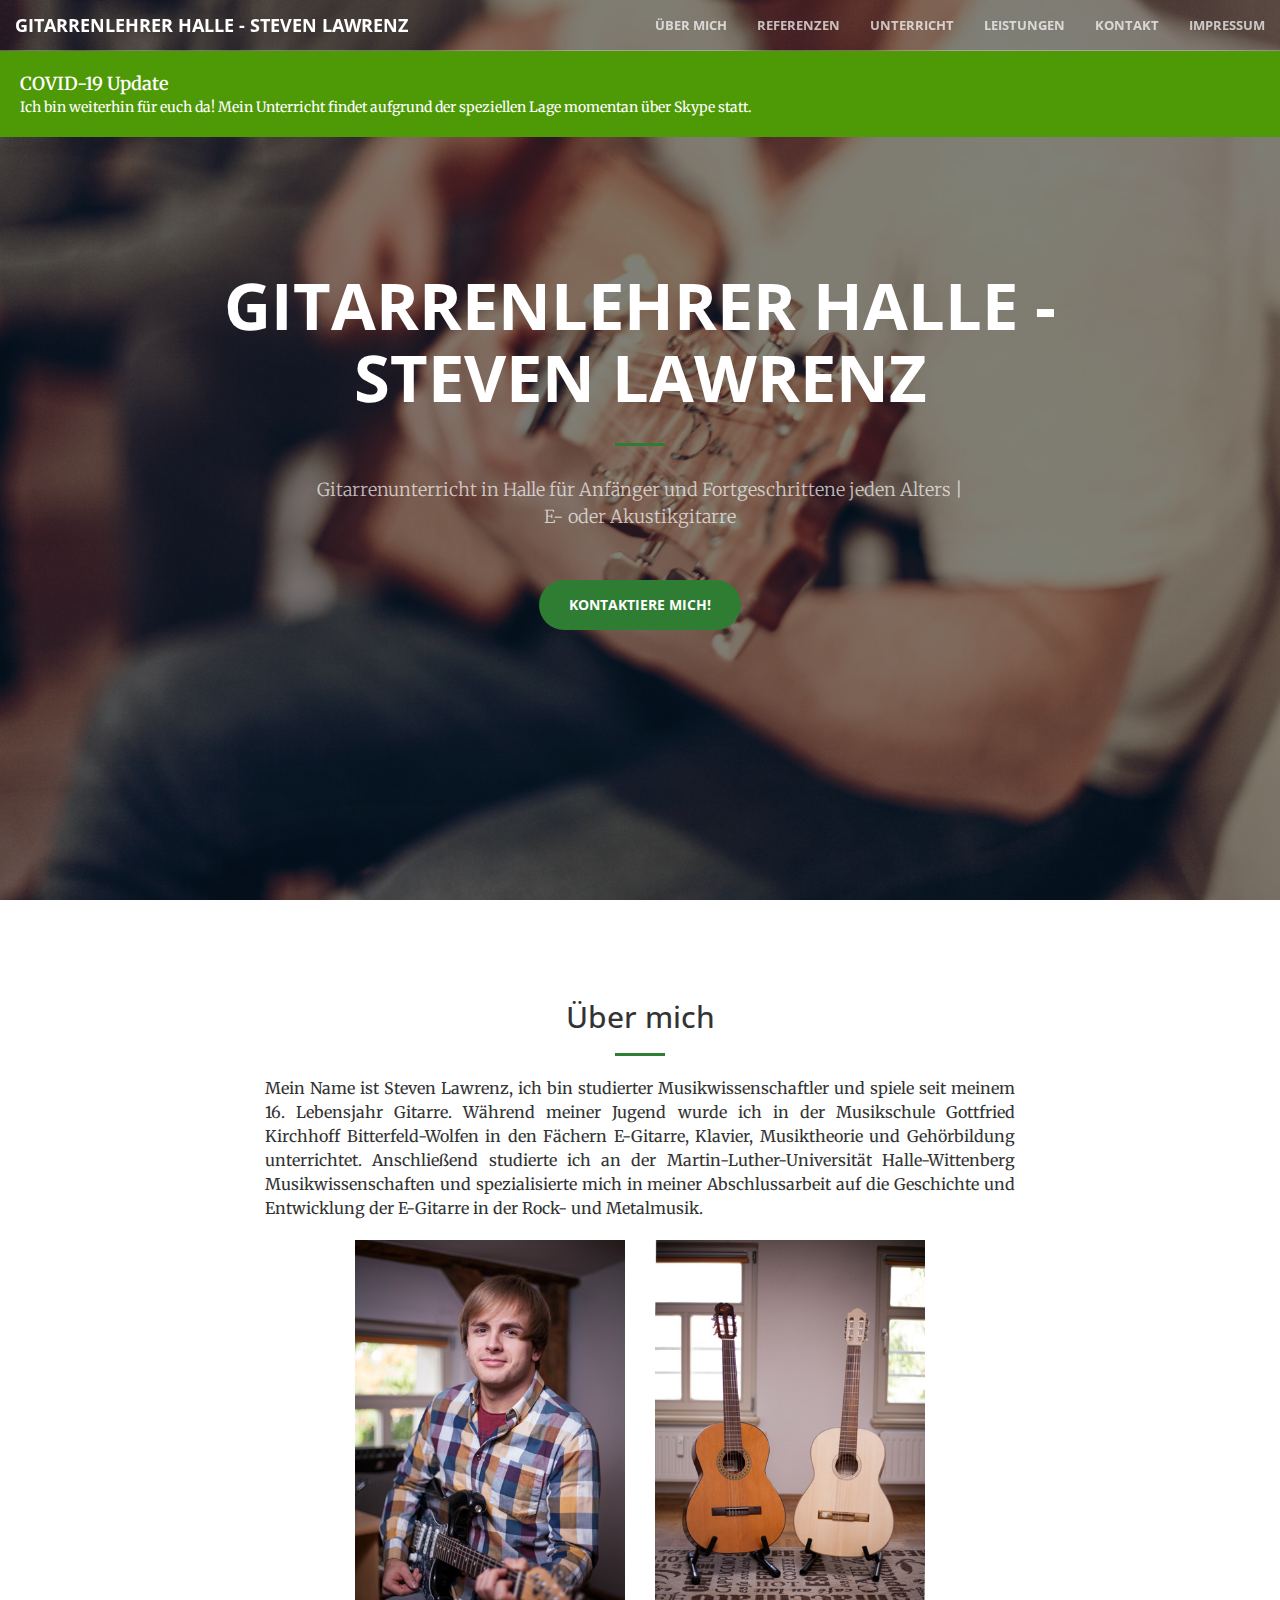
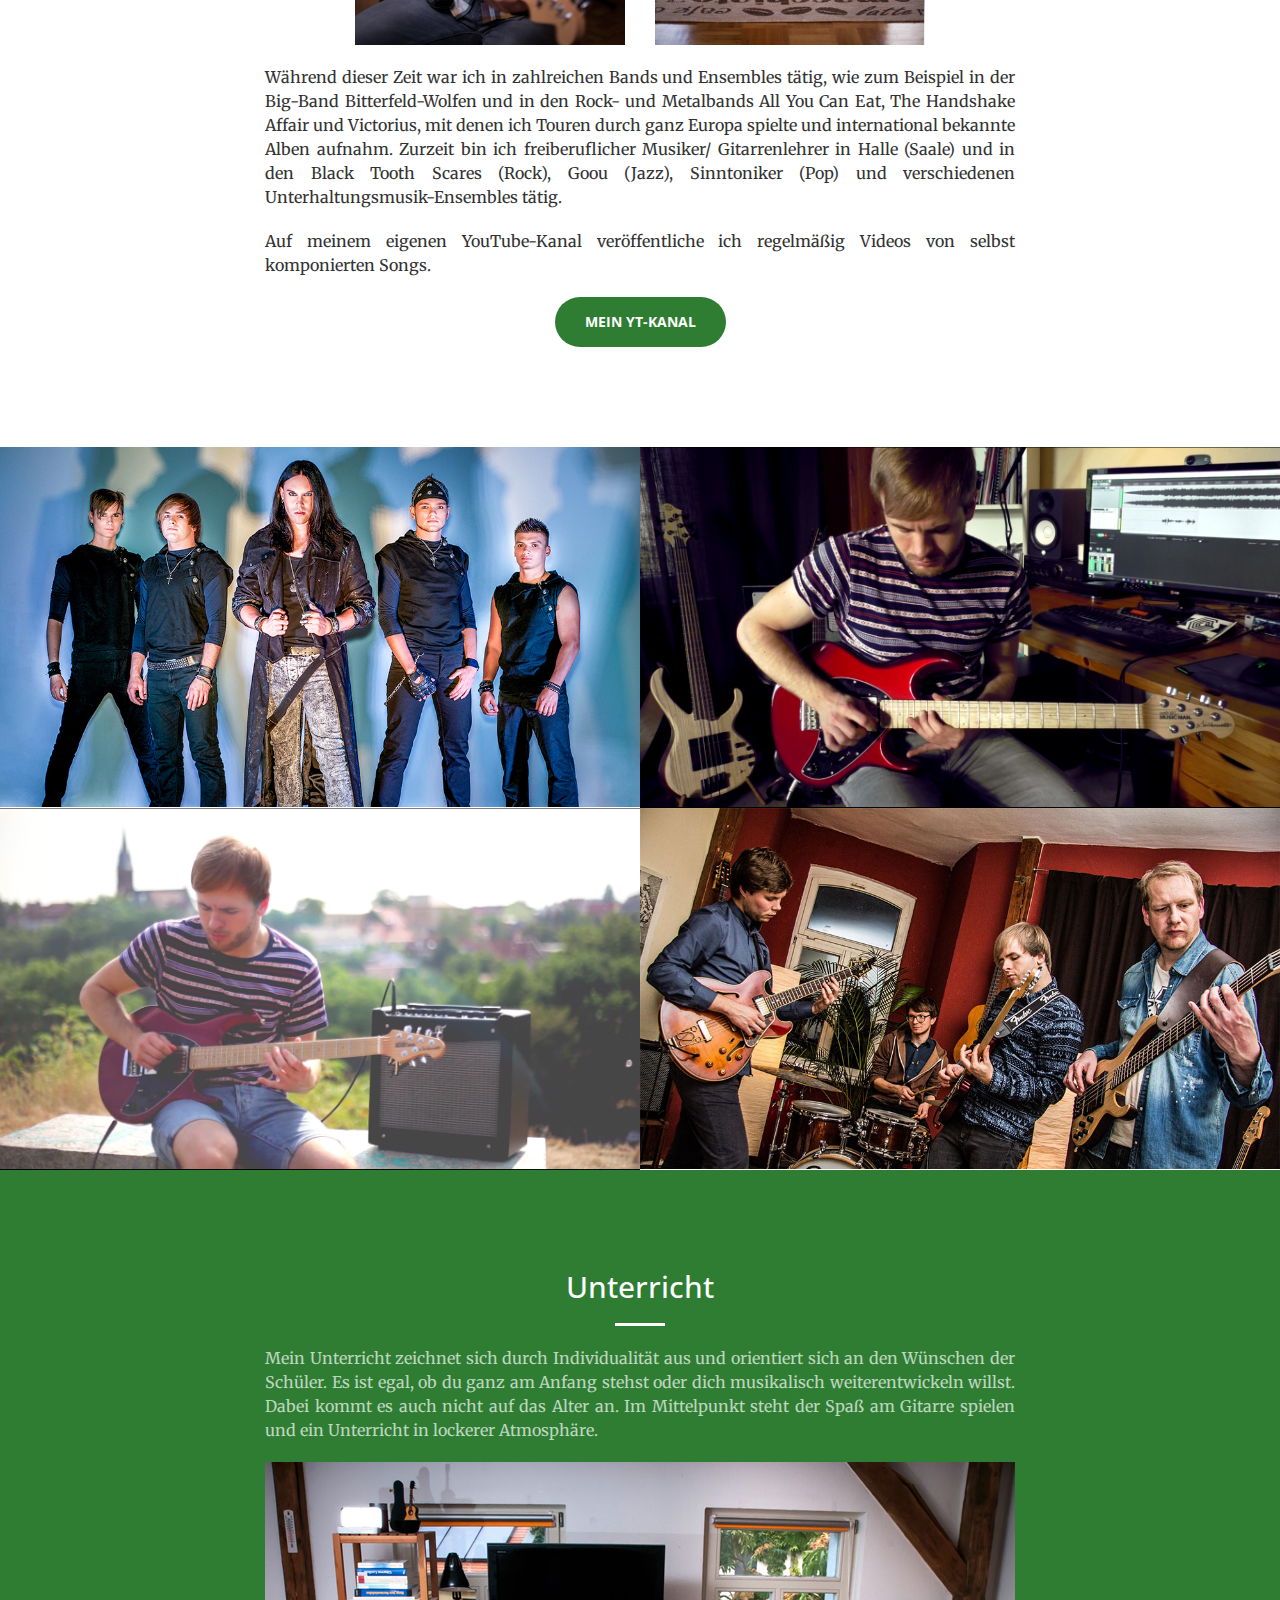
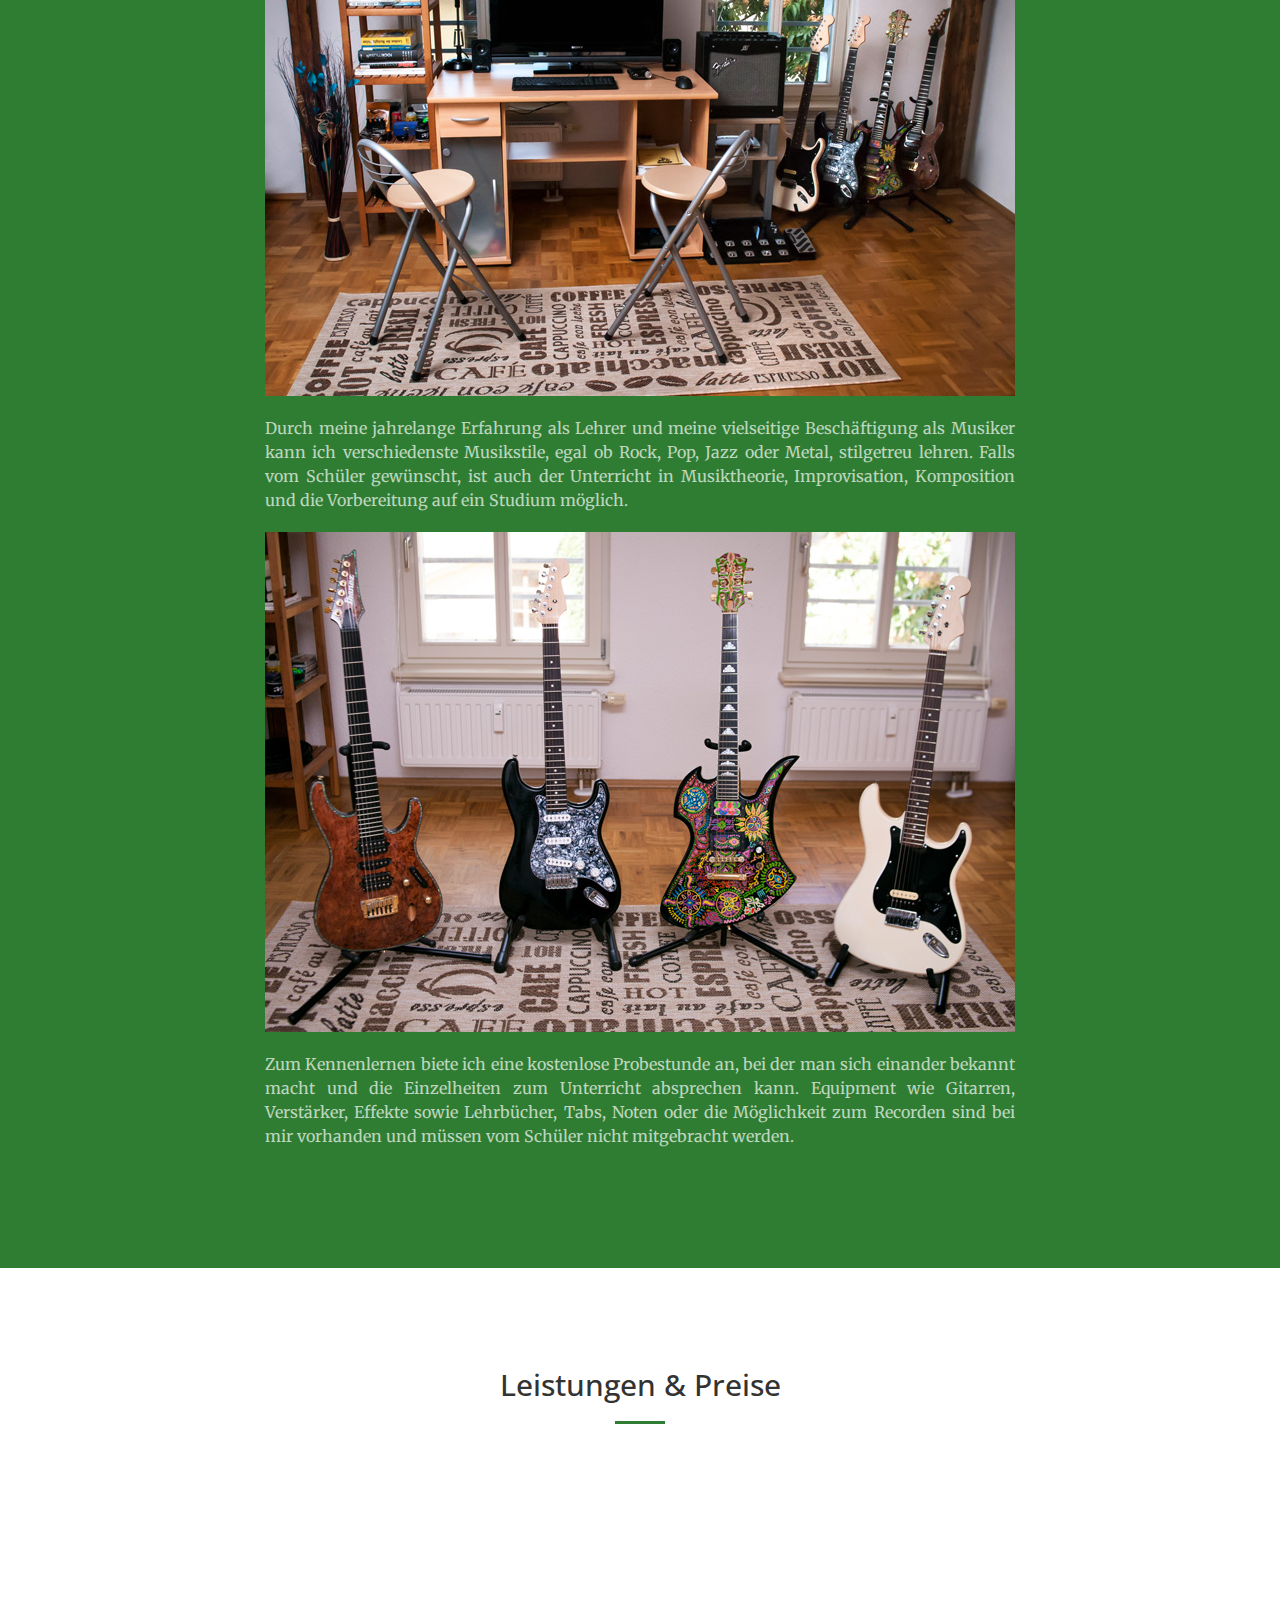
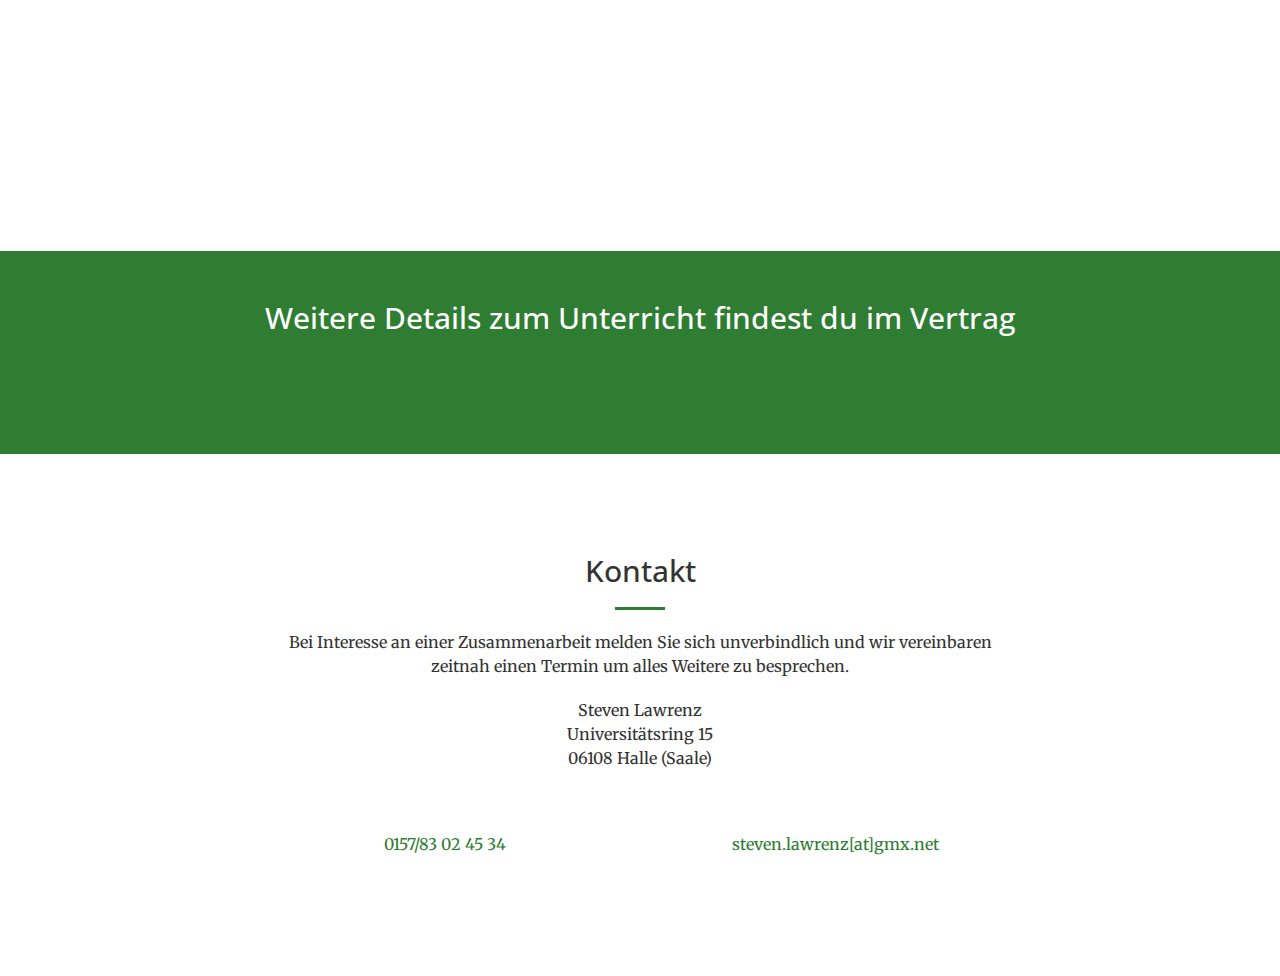
==== commit 6c00cc36: "Corona Bugfix" ====
--- a/index.html
+++ b/index.html
@@ -104,8 +104,7 @@
             <div class="css-1jds8wg eac1caf1">
                 <div class="css-zkhcph eac1caf0">
                     <div class="css-1oekl62 eac1caf3">COVID-19 Update</div>
-                    <div class="css-128bzg6 eac1caf2">We are taking extended measures for the health and safety of our
-                        communities, including making updates to our home buying and selling processes.</div>
+                    <div class="css-128bzg6 eac1caf2">Ich bin weiterhin für euch da! Mein Unterricht findet aufgrund der speziellen Lage momentan über Skype statt.</div>
                 </div>
             </div>
         </div>
